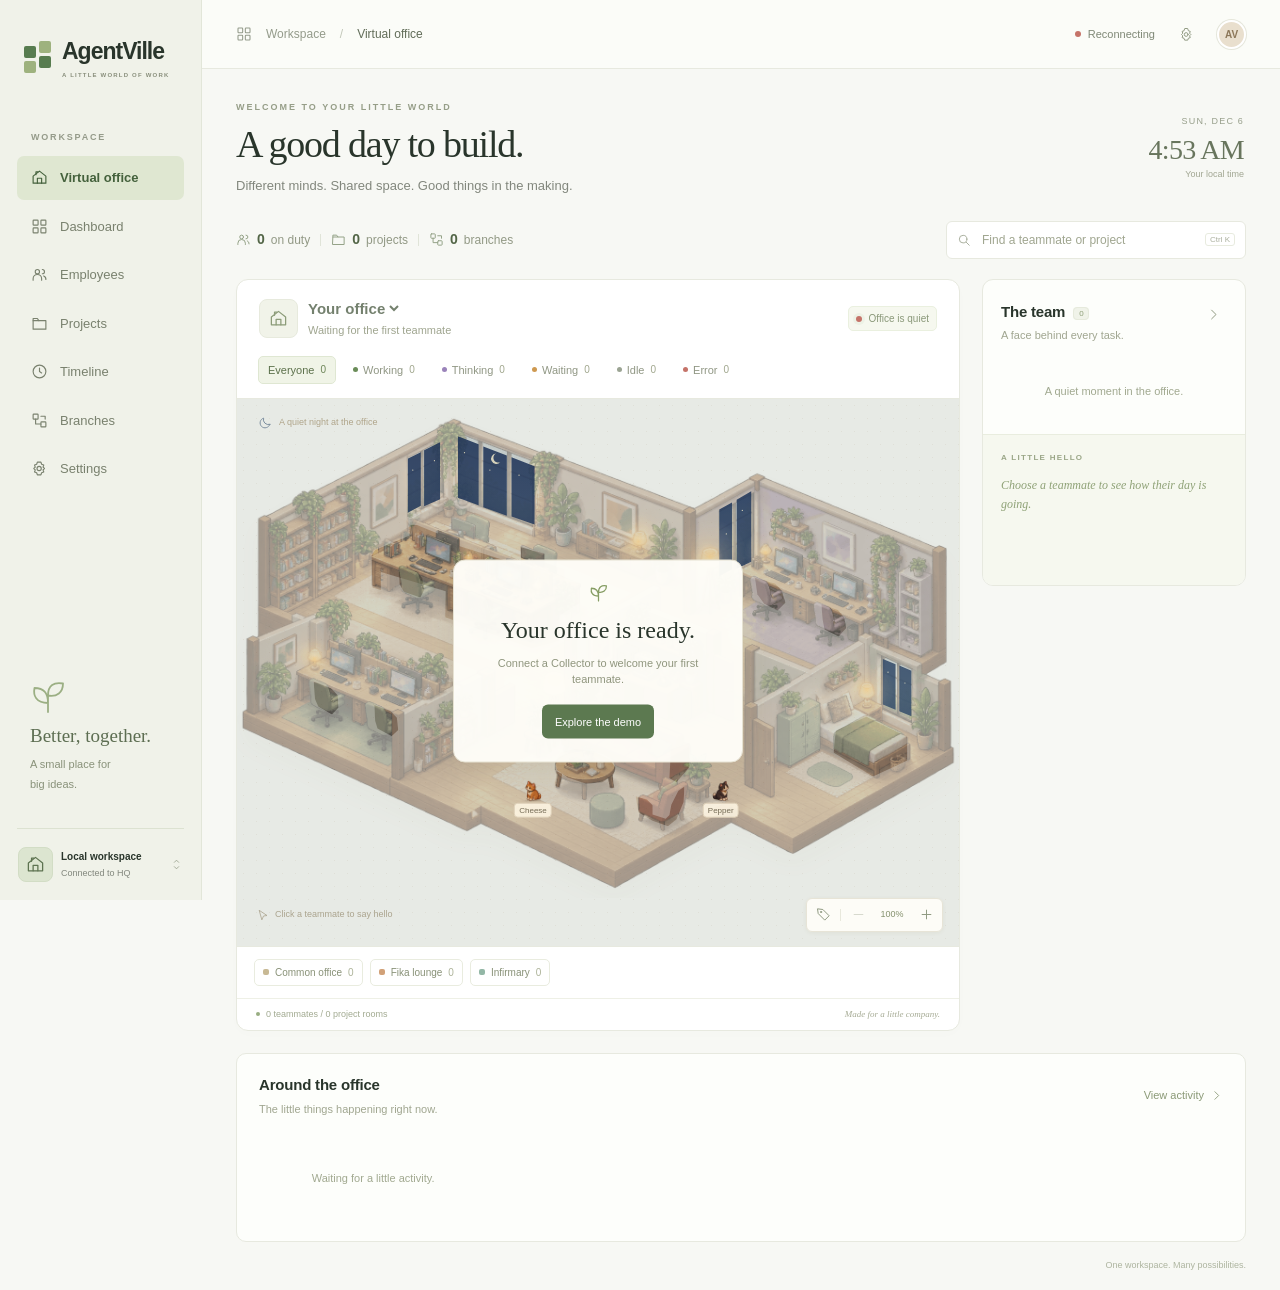
==== packages/agentville/hq/web/index.html @ 4bbe324d "Show Branch-local time and fill presentation gaps in the office - Day/night and the header clock fol" ====
<!doctype html>
<html lang="en">
<head>
  <meta charset="utf-8">
  <meta name="viewport" content="width=device-width, initial-scale=1">
  <meta name="theme-color" content="#f7f8f2">
  <meta name="description" content="A little world for your AI coworkers. See who's working, thinking, or waiting for you.">
  <title>AgentVille - Your virtual office</title>
  <link rel="stylesheet" href="app.css">
</head>
<body>
  <a class="skip-link" href="#main">Skip to workspace</a>
  <aside class="sidebar">
    <a class="brand" href="./" aria-label="AGENTVILLE home">
      <span class="brand-mark" aria-hidden="true"><i></i><i></i><i></i><i></i></span>
      <span>AgentVille<span class="brand-sub">A LITTLE WORLD OF WORK</span></span>
    </a>
    <div class="workspace-label">WORKSPACE</div>
    <nav id="navigation" aria-label="Main navigation"></nav>
    <div class="sidebar-bottom">
      <div class="sidebar-note"><span class="plant-icon" data-icon="sprout"></span><strong>Better, together.</strong><p>A small place for<br>big ideas.</p></div>
      <button class="workspace-card" id="mode-toggle" type="button"><span class="workspace-avatar" data-icon="house"></span><span><strong id="workspace-name">Local workspace</strong><small id="workspace-mode">Connected to HQ</small></span><span data-icon="chevrons"></span></button>
    </div>
  </aside>
  <div class="workspace">
    <header class="topbar">
      <div class="breadcrumb"><span data-icon="grid"></span><span>Workspace</span><span class="slash">/</span><strong id="breadcrumb-view">Virtual office</strong></div>
      <div class="topbar-right"><span class="connection" id="connection" role="status"><i class="status-dot"></i><span>Connecting</span></span><button id="settings-button" class="icon-button" type="button" aria-label="Display settings" data-icon="settings"></button><span class="owner-avatar" title="Local workspace">AV</span></div>
    </header>
    <main id="main">
      <section class="page-heading">
        <div><p class="eyebrow" id="page-eyebrow">WELCOME TO YOUR LITTLE WORLD</p><h1 id="page-title">A good day to build.</h1><p class="page-description" id="page-description">Different minds. Shared space. Good things in the making.</p></div>
        <div class="heading-clock"><span id="today"></span><strong id="local-time"></strong><small id="clock-label">Your local time</small></div>
      </section>
      <div class="workspace-toolbar">
        <div id="summary" class="summary" aria-label="Workspace summary"></div>
        <label class="search"><span data-icon="search"></span><input id="search" type="search" placeholder="Find a teammate or project" aria-label="Search employees and projects"><kbd>Ctrl K</kbd></label>
      </div>
      <div class="content-grid" id="office-view">
        <section class="office-card" aria-label="Virtual office">
          <div class="office-header"><div class="branch-heading"><span class="branch-icon" data-icon="house"></span><div><label class="sr-only" for="branch-select">Choose a branch</label><select id="branch-select"><option value="">Your office</option></select><div class="branch-subtitle" id="branch-subtitle">Waiting for a branch</div></div></div><span class="office-open" id="office-open"><i class="status-dot"></i>Office is open</span></div>
          <div class="filter-bar" id="filters" aria-label="Activity filters"></div>
          <div class="scene" id="scene">
            <div class="scene-corner"><span class="scene-sun" data-icon="sun"></span><span id="scene-weather">A little room to do great work</span></div>
            <div class="scene-viewport" id="scene-viewport"><div class="world" id="world"><img class="office-art" src="office.png" alt="A cozy isometric office with project studios, shared desks, a Fika lounge, and an infirmary" width="1536" height="1024" draggable="false"><div id="characters" class="characters"></div></div></div>
            <div class="scene-empty" id="scene-empty" hidden><span data-icon="sprout"></span><h2>Your office is ready.</h2><p>Connect a Collector to welcome your first teammate.</p><button class="primary-button" id="empty-demo" type="button">Explore the demo</button></div>
            <div class="scene-bottom"><span class="scene-hint"><span data-icon="pointer"></span>Click a teammate to say hello</span><div class="scene-controls"><button id="labels-toggle" class="icon-button" type="button" aria-label="Show all names" aria-pressed="false" data-icon="tag"></button><span class="control-divider"></span><button id="zoom-out" class="icon-button" type="button" aria-label="Zoom out" data-icon="minus"></button><button id="zoom-reset" class="zoom-value" type="button" aria-label="Reset zoom">100%</button><button id="zoom-in" class="icon-button" type="button" aria-label="Zoom in" data-icon="plus"></button></div></div>
          </div>
          <div class="room-bar"><div id="rooms" class="room-tabs" aria-label="Rooms"></div><div class="floor-controls" id="floor-controls" hidden><button id="previous-floor" class="icon-button" aria-label="Previous rooms" type="button" data-icon="left"></button><span id="floor-label"></span><button id="next-floor" class="icon-button" aria-label="Next rooms" type="button" data-icon="right"></button></div></div>
          <div class="office-footer"><span><i class="status-dot"></i><span id="office-footer-text">Waiting for the first connection</span></span><span id="demo-note" hidden>Synthetic demo data</span><span class="footer-signature">Made for a little company.</span></div>
        </section>
        <aside class="team-panel">
          <div class="panel-heading"><div><h2>The team <span id="team-count" class="count-badge">0</span></h2><p>A face behind every task.</p></div><button id="all-employees" class="icon-button" type="button" aria-label="View all employees" data-icon="right"></button></div>
          <div class="team-list" id="team-list"></div>
          <section class="employee-detail" id="employee-detail" aria-label="Selected employee"></section>
        </aside>
      </div>
      <section class="activity-card" id="activity-card"><div class="section-heading"><div><h2>Around the office</h2><p>The little things happening right now.</p></div><button class="text-button" id="all-activity" type="button">View activity <span data-icon="right"></span></button></div><div id="recent-activity" class="recent-activity"></div></section>
      <section id="data-view" hidden aria-live="polite"></section>
      <footer class="page-footer"><div id="branch-statuses"></div><span>One workspace. Many possibilities.</span></footer>
    </main>
  </div>
  <dialog id="settings-dialog"><form method="dialog"><div class="dialog-heading"><div><p class="eyebrow">MAKE YOURSELF AT HOME</p><h2>Display settings</h2></div><button class="icon-button" aria-label="Close settings" data-icon="close"></button></div><label class="setting-row"><span><strong>Show teammate names</strong><small>Keep name labels visible in the office.</small></span><input id="setting-labels" type="checkbox"></label><label class="setting-row"><span><strong>Reduce motion</strong><small>Keep the office calm and still.</small></span><input id="setting-motion" type="checkbox"></label><label class="setting-row"><span><strong>Window light</strong><small>Follow the Branch time zone or preview a time of day.</small></span><select id="setting-daylight" aria-label="Window light"><option value="auto">Auto (Branch time)</option><option value="morning">Morning</option><option value="day">Day</option><option value="evening">Evening</option><option value="night">Night</option></select></label><div class="setting-mode"><strong id="settings-mode">Live workspace</strong><p id="settings-mode-description">Employee states come from your local HQ.</p><button id="settings-mode-toggle" type="button" class="secondary-button">Explore demo</button></div><button class="primary-button dialog-done" value="done">Done</button></form></dialog>
  <script type="module" src="app.js"></script>
</body>
</html>
---- packages/agentville/hq/web/app.css ----
/* The office artwork is the primary workspace; state controls remain quiet. */
:root {
  color-scheme: light;
  --page: #f7f8f4; --paper: #fff; --sidebar: #f0f2e9; --ink: #29352b;
  --muted: #82877d; --line: #e7e9df; --green: #547350; --green-dark: #3e603c;
  --green-soft: #e9efdf; --working: #6a8c58; --thinking: #9a83ba; --waiting: #ce9951;
  --idle: #9ba493; --error: #c57369; --limited: #9f8d6e; --unknown: #7c8d99;
  --sans: "Inter", "Segoe UI", -apple-system, BlinkMacSystemFont, sans-serif;
  --serif: "Iowan Old Style", "Palatino Linotype", Georgia, serif;
}
* { box-sizing: border-box; }
body { margin: 0; background: var(--page); color: var(--ink); font: 13px/1.5 var(--sans); -webkit-font-smoothing: antialiased; }
button, input, select { font: inherit; }
button, select { cursor: pointer; }
button { color: inherit; border: 0; transition: background .15s, color .15s, box-shadow .15s; }
button:disabled { cursor: default; opacity: .35; }
button, a, input, select { -webkit-tap-highlight-color: transparent; }
button:focus-visible, a:focus-visible, input:focus-visible, select:focus-visible { outline: 2px solid var(--green); outline-offset: 4px; }
a { color: var(--green-dark); }
svg.icon { width: 19px; height: 19px; display: block; fill: none; stroke: currentColor; stroke-width: 1.6; stroke-linecap: round; stroke-linejoin: round; flex: none; }
[hidden] { display: none !important; }
.sr-only { position: absolute; width: 1px; height: 1px; padding: 0; margin: -1px; overflow: hidden; clip: rect(0,0,0,0); border: 0; }
.skip-link { position: fixed; top: -60px; left: 20px; z-index: 100; padding: 12px; background: white; }
.skip-link:focus { top: 10px; }
/* Persistent navigation */
.sidebar { width: 202px; position: fixed; inset: 0 auto 0 0; background: var(--sidebar); border-right: 1px solid #e2e6d9; padding: 34px 17px 18px; display: flex; flex-direction: column; z-index: 10; }
.brand { display: flex; align-items: center; gap: 10px; text-decoration: none; color: var(--ink); margin: 0 7px 51px; font-size: 23px; font-weight: 700; letter-spacing: -1px; }
.brand-sub { display: block; font-size: 7px; letter-spacing: 1.55px; font-weight: 600; margin-top: 2px; color: #888e7b; }
.brand-mark { width: 28px; height: 31px; position: relative; flex: none; }
.brand-mark i { position: absolute; width: 12px; height: 12px; background: #577c4f; border-radius: 2px; }
.brand-mark i:nth-child(1) { left: 0; top: 5px; }.brand-mark i:nth-child(2) { left: 15px; top: 0; background: #9eb27e; }.brand-mark i:nth-child(3) { left: 0; top: 20px; background: #9eb27e; }.brand-mark i:nth-child(4) { left: 15px; top: 15px; }
.workspace-label { font-size: 9px; letter-spacing: 1.8px; color: #959b8a; margin: 0 14px 12px; font-weight: 600; }
#navigation { display: flex; flex-direction: column; gap: 5px; }
.nav-button { width: 100%; display: flex; align-items: center; gap: 12px; text-align: left; border-radius: 7px; padding: 12px 14px; background: transparent; color: #79816e; font-size: 12px; }
.nav-button:hover { background: #e7ebdd; color: var(--ink); }.nav-button[aria-current="page"] { background: #dfe7d1; color: #44613c; font-weight: 650; }
.nav-button .icon { width: 17px; height: 17px; }.nav-count { margin-left: auto; font-size: 10px; background: #f4f6ee; padding: 0 6px; border-radius: 4px; }
.sidebar-bottom { margin-top: auto; padding-top: 35px; }.sidebar-note { margin: 0 13px 33px; color: #89927a; }.plant-icon { display: block; color: #9baf83; margin-bottom: 10px; }.plant-icon .icon { width: 36px; height: 36px; stroke-width: 1.2; }.sidebar-note strong { color: #5d6e52; font: 19px var(--serif); }.sidebar-note p { font-size: 11px; line-height: 1.8; margin: 8px 0 0; }
.workspace-card { display: flex; align-items: center; gap: 8px; border-top: 1px solid #dce2d1; width: 100%; padding: 18px 1px 0; background: transparent; text-align: left; }.workspace-avatar { background: #dce5d0; border: 1px solid #d2ddc5; color: #5d7350; padding: 7px; border-radius: 8px; }.workspace-card strong { display: block; font-size: 10px; }.workspace-card small { display: block; font-size: 9px; color: var(--muted); margin-top: 3px; }.workspace-card > span:last-child { margin-left: auto; color: #9ba38f; }.workspace-card > span:last-child .icon { width: 13px; }
/* Workspace chrome */
.workspace { margin-left: 202px; }.topbar { height: 69px; display: flex; align-items: center; justify-content: space-between; padding: 0 34px; border-bottom: 1px solid var(--line); background: #fbfcf8; }.breadcrumb, .topbar-right { display: flex; align-items: center; gap: 14px; }.breadcrumb { color: #949b8b; font-size: 11px; }.breadcrumb .icon { width: 16px; height: 16px; }.breadcrumb strong { color: #616c58; font-weight: 500; }.slash { color: #c1c6b8; }.topbar-right { gap: 17px; }.owner-avatar { font-size: 10px; font-weight: 600; width: 29px; height: 29px; border: 2px solid white; box-shadow: 0 0 0 1px #e5e6db; background: #e9dfce; color: #8c7759; border-radius: 50%; display: grid; place-items: center; }
.connection { display: flex; align-items: center; gap: 7px; font-size: 10px; color: #7f8876; }.status-dot { display: inline-block; width: 6px; height: 6px; border-radius: 50%; background: #9aa592; flex: none; }.connection.live .status-dot, .office-open .status-dot { background: #7b9a62; box-shadow: 0 0 0 3px #edf2e6; }.connection.demo .status-dot { background: #c6a269; }.connection.disconnected .status-dot, .unreachable .status-dot { background: var(--error); }
main { padding: 32px 34px 18px; max-width: 1840px; margin: auto; }.page-heading { display: flex; justify-content: space-between; align-items: center; margin-bottom: 25px; gap: 20px; }.eyebrow { font-size: 8px; font-weight: 600; letter-spacing: 2px; color: #969e88; margin: 0 0 8px; }h1 { font: 38px/1.15 var(--serif); letter-spacing: -1.2px; margin: 0; font-weight: 400; }.page-description { color: var(--muted); font-size: 11px; margin: 10px 0 0; }.heading-clock { display: flex; flex-direction: column; align-items: flex-end; padding-right: 2px; }.heading-clock > span { color: #979f8b; font-size: 9px; letter-spacing: 1.2px; }.heading-clock > strong { font: 28px var(--serif); letter-spacing: -.7px; margin: 5px 0 2px; color: #68755d; }.heading-clock small { color: #a1a692; font-size: 9px; }
.workspace-toolbar { display: flex; justify-content: space-between; align-items: center; gap: 15px; margin-bottom: 20px; }.summary { display: flex; gap: 21px; flex-wrap: wrap; }.summary-item { display: flex; align-items: center; gap: 6px; color: #929985; font-size: 10px; }.summary-item strong { color: #526546; font-weight: 600; font-size: 12px; }.summary-item .icon { width: 15px; height: 15px; color: #95a388; }.summary-item + .summary-item { position: relative; }.summary-item + .summary-item::before { content: ""; width: 1px; height: 12px; background: #e0e4d8; position: absolute; left: -11px; }
.search { display: flex; align-items: center; gap: 9px; padding: 8px 10px; background: #fff; border: 1px solid var(--line); border-radius: 6px; width: 275px; color: #a4ab98; }.search .icon { width: 14px; height: 14px; }.search input { min-width: 0; width: 100%; background: transparent; border: 0; outline: 0; color: #59664f; font-size: 10px; }.search input::placeholder { color: #a0a690; }.search:focus-within { border-color: #8da478; }.search kbd { font: 8px var(--sans); color: #aaaf9d; border: 1px solid #e8ebdf; padding: 1px 4px; border-radius: 3px; white-space: nowrap; }
/* Office floor */
.content-grid { display: grid; grid-template-columns: minmax(0,1fr) 264px; gap: 22px; align-items: start; }.office-card { border: 1px solid var(--line); border-radius: 12px; overflow: hidden; background: #fff; box-shadow: 0 3px 14px #30411b03; }.office-header { display: flex; justify-content: space-between; align-items: center; padding: 19px 22px 17px; gap: 12px; }.branch-heading { display: flex; align-items: center; gap: 10px; min-width: 0; }.branch-icon { background: #f1f3e9; border: 1px solid #e7eadd; color: #8c9c79; padding: 9px; border-radius: 8px; }.branch-heading select { font-weight: 600; font-size: 15px; color: #3a4c32; background: transparent; border: 0; margin-left: -4px; padding: 0; max-width: 240px; }.branch-subtitle { font-size: 9px; color: #9fa58f; margin-top: 3px; }.office-open { display: flex; gap: 7px; align-items: center; color: #8a9879; background: #f6f8ef; border: 1px solid #eaf0df; border-radius: 5px; padding: 4px 7px; font-size: 8px; white-space: nowrap; }
.filter-bar { display: flex; gap: 7px; border-bottom: 1px solid var(--line); padding: 0 21px 14px; overflow-x: auto; }.filter { display: flex; align-items: center; gap: 5px; padding: 5px 9px; border: 1px solid transparent; background: transparent; color: #909784; border-radius: 5px; font-size: 9px; white-space: nowrap; }.filter:hover { background: #f4f6ee; }.filter[aria-pressed="true"] { border-color: #dfe7d2; color: #5c714b; background: #f0f4e7; }.filter b { font-weight: 500; margin-left: 1px; color: #a1a78e; font-size: 8px; }.filter[aria-pressed="true"] b { color: #6e8659; }.filter .status-dot { width: 5px; height: 5px; }
.scene { position: relative; background-color: #f8f6ef; background-image: radial-gradient(#c5bda93b .65px, transparent .65px); background-size: 13px 13px; min-height: 340px; }.scene-corner { position: absolute; top: 16px; left: 21px; z-index: 2; display: flex; align-items: center; gap: 6px; color: #b0a58a; font-size: 8px; pointer-events: none; }.scene-sun .icon { width: 15px; height: 15px; color: #c6b17d; }
.scene-viewport { overflow: auto; scrollbar-width: thin; scrollbar-color: #d9d5c6 transparent; padding-top: 17px; }.world { position: relative; width: 100%; transition: width .2s ease; }.office-art { width: 100%; height: auto; display: block; filter: drop-shadow(0 12px 13px #86755015); user-select: none; }.characters { position: absolute; inset: 0; pointer-events: none; }.agent { position: absolute; width: 4.6%; aspect-ratio: 32/43; min-width: 0; padding: 0; background: transparent; transform: translate(-50%,-100%); pointer-events: auto; transition: left 1.4s ease, top 1.4s ease, opacity .2s; border-radius: 40%; }.agent.filtered { opacity: .16; pointer-events: none; }.agent .character { width: 100%; height: 100%; display: block; overflow: visible; image-rendering: pixelated; filter: drop-shadow(0 1px 0 #69554044); }.agent-name, .contractor-name { position: absolute; bottom: calc(100% + 6px); left: 50%; transform: translateX(-50%) translateY(4px); display: flex; align-items: center; gap: 4px; background: #fffef8f5; border: 1px solid #dedecb; box-shadow: 0 2px 5px #564b2610; color: #65704d; padding: 4px 7px; border-radius: 5px; white-space: nowrap; font-size: 9px; opacity: 0; visibility: hidden; transition: .16s ease; pointer-events: none; }.agent-name::after, .contractor-name::after { content: ""; position: absolute; bottom: -4px; left: calc(50% - 3px); width: 5px; height: 5px; background: #fffef8; border-right: 1px solid #dedecb; border-bottom: 1px solid #dedecb; transform: rotate(45deg); }.agent:hover .agent-name, .agent:focus-visible .agent-name, .agent.selected .agent-name, .show-labels .agent-name, .contractor:hover .contractor-name, .contractor:focus-visible .contractor-name { opacity: 1; visibility: visible; transform: translateX(-50%) translateY(0); }.agent.selected::after { content: ""; position: absolute; bottom: -3px; width: 82%; height: 16%; left: 9%; border: 1.5px solid #87a46b; border-radius: 50%; box-shadow: 0 0 0 3px #9bad7c24; z-index: -1; }.agent-signal { position: absolute; bottom: -5px; left: calc(50% - 3px); width: 6px; height: 6px; border: 1px solid white; border-radius: 50%; box-shadow: 0 1px 2px #0002; }.contractor { position: absolute; width: 2.9%; aspect-ratio: 32/43; padding: 0; background: transparent; transform: translate(-50%,-100%); pointer-events: auto; transition: left 2s ease, top 2s ease; }.contractor .character { display: block; width: 100%; height: 100%; overflow: visible; }.contractor.filtered { opacity: .16; pointer-events: none; }.contractor-name { z-index: 1; }
.contractor.unverified > .character { opacity: .55; }
.reset-time { font-size: 7px; color: var(--limited); border-left: 1px solid #e5e1d2; padding-left: 4px; }
.contractor small { font-size: 7px; position: absolute; right: -5px; bottom: 0; background: #f5e3a5; padding: 0 2px; border-radius: 2px; }.remote-badge { font-size: 7px; color: #937d58; border-left: 1px solid #e5e1d2; padding-left: 4px; }.room-overflow { position: absolute; z-index: 97; pointer-events: auto; border: 1px solid #d4dac4; border-radius: 50%; width: 26px; height: 26px; background: #fffaf0; font-size: 10px; color: #64764c; transform: translate(-50%,-50%); }
.scene-bottom { position: relative; display: flex; justify-content: space-between; align-items: center; padding: 0 16px 14px 20px; gap: 10px; }.scene-hint { display: flex; align-items: center; gap: 6px; color: #aba48e; font-size: 8px; }.scene-hint .icon { width: 12px; height: 12px; }.scene-controls { display: flex; align-items: center; gap: 3px; border: 1px solid #e7e4d7; background: #fffef9ed; border-radius: 6px; padding: 2px; box-shadow: 0 1px 4px #6a5c2210; }.icon-button { width: 28px; height: 28px; display: inline-grid; place-items: center; padding: 5px; background: transparent; border-radius: 5px; color: #919b83; flex: none; }.icon-button:hover, .icon-button[aria-pressed="true"] { background: #edf1e4; color: #547046; }.icon-button .icon { width: 15px; height: 15px; }.control-divider { width: 1px; height: 12px; background: #e8e8dc; }.zoom-value { background: transparent; font-size: 9px; min-width: 34px; color: #85916e; padding: 5px 0; font-variant-numeric: tabular-nums; }
.scene-empty { position: absolute; left: 50%; top: 48%; transform: translate(-50%,-50%); text-align: center; width: 290px; padding: 23px; background: #fffef9f5; border: 1px solid #e6e2d2; border-radius: 12px; box-shadow: 0 8px 35px #66633b17; }.scene-empty > span { display: inline-block; color: #869d64; }.scene-empty h2 { font: 24px var(--serif); margin: 8px 0; }.scene-empty p { color: #90967e; font-size: 11px; margin-bottom: 17px; }.scene.is-empty .office-art { opacity: .45; }
.room-bar { display: flex; align-items: center; padding: 12px 17px; gap: 10px; border-top: 1px solid var(--line); }.room-tabs { display: flex; flex-wrap: wrap; gap: 7px; flex: 1; }.room-tab { display: inline-flex; align-items: center; gap: 6px; font-size: 9px; color: #889177; background: transparent; border: 1px solid #e9ecdf; padding: 5px 8px; border-radius: 5px; }.room-tab[aria-pressed="true"] { color: #587044; background: #f1f5e8; border-color: #d8e2ca; }.room-tab b { font-weight: 400; color: #adb399; font-size: 8px; }.room-square { width: 6px; height: 6px; border-radius: 2px; background: var(--room-color); }.floor-controls { display: flex; align-items: center; color: #939d83; font-size: 9px; white-space: nowrap; }.office-footer { display: flex; justify-content: space-between; align-items: center; border-top: 1px solid #eef0e6; padding: 9px 19px; color: #a2aa91; font-size: 8px; gap: 10px; }.office-footer > span:first-child { display: flex; align-items: center; gap: 6px; }.office-footer .status-dot { width: 4px; height: 4px; background: #98ad81; }.footer-signature { font-family: var(--serif); font-style: italic; color: #a6ab95; }
/* Office cats share the floor's depth order and leave controls clickable. */
.office-cat { position: absolute; width: 4%; min-width: 20px; aspect-ratio: 44/34; transform: translate(-50%,-100%); pointer-events: none; }
.cat-art { width: 100%; height: 100%; display: block; overflow: visible; filter: drop-shadow(0 1px 0 #69554033); }
.cat-facing { transform-origin: 22px 17px; }
.office-cat[data-facing="left"] .cat-facing { transform: scaleX(-1); }
.cat-walking, .cat-sitting, .cat-grooming, .cat-sleeping, .cat-eyes-closed, .cat-groom-paw { display: none; }
.office-cat[data-state="walk"] .cat-walking,
.office-cat[data-state="sit"] .cat-sitting,
.office-cat[data-state="groom"] .cat-grooming,
.office-cat[data-state="groom"] .cat-groom-paw,
.office-cat[data-state="nap"] .cat-sleeping { display: inline; }
.cat-eyes-open { transform-origin: 31px 14px; animation: cat-blink var(--cat-blink,6s) infinite; }
.office-cat[data-state="nap"] .cat-eyes-open,
.office-cat[data-state="groom"] .cat-eyes-open { display: none; }
.office-cat[data-state="nap"] .cat-eyes-closed,
.office-cat[data-state="groom"] .cat-eyes-closed { display: inline; }
.cat-tail { transform-origin: 12px 24px; animation: cat-tail 2.6s ease-in-out infinite; }
.cat-leg { transform-origin: 20px 25px; animation: cat-step var(--cat-step,.45s) ease-in-out infinite; }
.cat-leg-back { animation-direction: reverse; }
.cat-leg-far { animation-delay: calc(var(--cat-step,.45s) * -.5); }
.cat-walking .cat-torso, .cat-walking .cat-head { animation: cat-bob var(--cat-step,.45s) ease-in-out infinite; }
.cat-groom-paw { transform-origin: 27px 26px; animation: cat-wash 1.2s ease-in-out infinite; }
.cat-sleep-breath { transform-origin: 22px 31px; animation: cat-breathe 3s ease-in-out infinite; }
.cat-sleep-symbol { animation: float 2.8s ease-in-out infinite; }
.office-cat.is-paused * { animation-play-state: paused !important; }
@keyframes cat-step { 0%,100% { transform: translateX(-1px) rotate(-7deg); } 50% { transform: translate(1px,-1px) rotate(7deg); } }
@keyframes cat-bob { 50% { transform: translateY(-.6px); } }
@keyframes cat-tail { 50% { transform: rotate(12deg); } }
@keyframes cat-blink { 0%,91%,97%,100% { transform: scaleY(1); } 94% { transform: scaleY(.1); } }
@keyframes cat-wash { 0%,100% { transform: rotate(0deg); } 45%,65% { transform: rotate(-14deg) translateY(-1px); } }
@keyframes cat-breathe { 50% { transform: scaleY(.94); } }
.cat-grooming .cat-torso { transform-origin: 22px 33px; animation: cat-breathe 1.2s ease-in-out infinite; }
.cat-name { position: absolute; top: calc(100% + 1px); left: 50%; transform: translateX(-50%); font-size: 8px; line-height: 1.2; color: #746b55; background: #fff7e5db; border: 1px solid #ded0b8; border-radius: 4px; padding: 2px 4px; white-space: nowrap; }
.world { isolation: isolate; }
.characters { z-index: auto; }
.furniture-front { position: absolute; inset: 0; width: 100%; height: 100%; pointer-events: none; }
.selection-outline { position: absolute; inset: 0; width: 100%; height: 100%; z-index: 96; pointer-events: none; opacity: .8; }
.outline-character * { animation: none !important; transition: none !important; }
.agent.seated { width: 5%; transform: translate(-50%,-64%); }
.agent.seated[data-seat-facing^="back"] { transform: translate(-50%,-78%); }
.agent[data-seat-facing="back-left"] > .character { transform: scaleX(-1); }
.agent.standing { transform: translate(-50%,-100%); }
.queue-status { position: absolute; top: calc(100% + 7px); left: 50%; transform: translateX(-50%); white-space: nowrap; color: #8d7953; background: #fff7e7; border-radius: 3px; padding: 2px 4px; font-size: 8px; visibility: hidden; }
.agent:hover .queue-status, .agent:focus-visible .queue-status, .agent.selected .queue-status { visibility: visible; }
.agent.reclining { width: 8%; aspect-ratio: 48/40; transform: translate(-50%,-50%); }
.agent.coffee-standing { transform: translate(-50%,-100%); transition-duration: 2s; }
.agent.coffee-standing[data-coffee-facing="left"] > .character { transform: scaleX(-1); }
/* Presentation-only state cues: completed checkmark, switched-off screen, and dimmed unknown activity. */
.done-check { position: absolute; top: -4px; right: -9px; z-index: 1; display: grid; place-items: center; width: 13px; height: 13px; border-radius: 50%; background: var(--working); color: #fffef8; box-shadow: 0 1px 2px #3f513533; animation: done-pop 4s ease forwards; pointer-events: none; }
.done-check .icon { width: 9px; height: 9px; stroke-width: 3; }
@keyframes done-pop { 0% { transform: scale(.4); opacity: 0; } 10%,80% { transform: scale(1); opacity: 1; } 100% { transform: translateY(-4px); opacity: 0; } }
.screen-off-glass { position: absolute; inset: 0; width: 100%; height: 100%; pointer-events: none; }
.screen-off-glass polygon { fill: #2a312e; opacity: .94; stroke: #1d2321; stroke-width: 1.2; }
.agent > .screen-off { position: absolute; left: -22%; top: 30%; width: 42%; height: auto; pointer-events: none; filter: drop-shadow(0 1px 0 #69554033); }
.agent.unknown > .character { opacity: .5; filter: brightness(var(--actor-brightness,1)) grayscale(.7) drop-shadow(0 1px 0 #69554033); }
.detail-contractors { margin-top: 14px; }
.detail-contractors .detail-eyebrow { margin-bottom: 7px; }
.detail-contractors ul { list-style: none; margin: 0; padding: 0; display: grid; gap: 6px; }
.detail-contractors li { display: flex; align-items: center; gap: 6px; font-size: 9px; color: #788e62; min-width: 0; }
.detail-contractors li .provider { margin-right: 0; min-width: 17px; text-align: center; }
.detail-contractors li small { margin-left: auto; color: #9aa789; font-size: 8px; overflow-wrap: anywhere; text-align: right; }
/* Unverified Employees keep their last observed place and pose, dimmed and marked. */
.agent.unverified > .character, .agent.unverified .agent-signal { opacity: .55; }
.agent.unverified::before { content: "?"; position: absolute; top: -3px; right: -3px; z-index: 1; width: 11px; height: 11px; border: 1px solid #d3d6c6; border-radius: 50%; background: #fffef8; color: var(--unknown); font: 600 8px/11px var(--sans); text-align: center; }
.state-label.unverified { opacity: .7; }.unverified-mark { font-weight: 700; }.unverified-count::after { content: "?"; }
.metric.unverified strong { opacity: .55; }.metric small { display: block; color: var(--unknown); font-size: 9px; }
.coffee-standing[data-coffee-phase^="walking"] .coffee-person { transform-origin: 16px 40px; animation: coffee-step .55s ease-in-out infinite; }
.brewing-steam { animation: float 2s ease-in-out infinite; }
.coffee-status { position: absolute; bottom: calc(100% + 3px); left: 50%; transform: translateX(-50%); white-space: nowrap; background: #fff7e7; color: #8d7953; border: 1px solid #e0d2b8; border-radius: 4px; font-size: 8px; padding: 2px 4px; }
@keyframes coffee-step { 0%,100% { transform: rotate(-1.5deg); } 50% { transform: translateY(-.6px) rotate(1.5deg); } }

.agent.seated .body { animation: none; }
.scene.is-empty .furniture-front { opacity: .45; }
/* Window light follows local time; lamps remain warm after sunset. */
.daylight-layer { position: absolute; inset: 0; width: 100%; height: 100%; z-index: 95; pointer-events: none; }
.window-tint { mix-blend-mode: multiply; opacity: var(--window-opacity,0); }
.sky-top { stop-color: var(--sky-top,#fff0c2); }.sky-bottom { stop-color: var(--sky-bottom,#ffd5a0); }
.night-sky { opacity: 0; }.lamp-glow { opacity: var(--lamp-glow,.05); mix-blend-mode: screen; }
.office-art { filter: brightness(var(--room-brightness,1)) saturate(var(--room-saturation,1)) drop-shadow(0 12px 13px #86755015); }
.furniture-front { filter: brightness(var(--room-brightness,1)) saturate(var(--room-saturation,1)); }
.agent > .character, .office-cat > .cat-art { filter: brightness(var(--actor-brightness,1)) drop-shadow(0 1px 0 #69554033); }
.scene[data-daylight="morning"] { --sky-top: #fff0b8; --sky-bottom: #ffc77b; --window-opacity: .25; --lamp-glow: .06; }
.scene[data-daylight="evening"] { --sky-top: #b887a9; --sky-bottom: #f7aa63; --window-opacity: .62; --room-brightness: .91; --actor-brightness: .94; --lamp-glow: .45; background-color: #f0ebe3; }
.scene[data-daylight="night"] { --sky-top: #172c52; --sky-bottom: #46627a; --window-opacity: .86; --room-brightness: .76; --room-saturation: .83; --actor-brightness: .86; --lamp-glow: .9; background-color: #e7eae5; }
.scene[data-daylight="night"] .night-sky { opacity: .85; }
.scene[data-daylight="night"] .scene-sun .icon { color: #7c8e9e; }
.setting-row select { max-width: 155px; border: 1px solid #dce3d1; border-radius: 5px; padding: 7px; color: #627256; background: #f8faf3; font-size: 11px; }
/* Team and current employee */
.team-panel { background: #fdfefb; border: 1px solid var(--line); border-radius: 11px; overflow: hidden; }.panel-heading { display: flex; align-items: start; justify-content: space-between; padding: 21px 18px 14px; }.panel-heading h2, .section-heading h2 { margin: 0; font-size: 13px; font-weight: 600; letter-spacing: -.2px; }.panel-heading p, .section-heading p { margin: 4px 0 0; color: #a0a690; font-size: 9px; }.count-badge { font-size: 8px; font-weight: 500; background: #f0f3e9; border: 1px solid #e6eadc; padding: 1px 5px; margin-left: 4px; border-radius: 4px; vertical-align: 1px; color: #8fa079; }.team-list { padding: 0 9px 10px; max-height: 377px; overflow-y: auto; scrollbar-width: thin; }.teammate { width: 100%; text-align: left; display: flex; align-items: center; gap: 10px; border-radius: 7px; padding: 10px 9px; background: transparent; }.teammate:hover { background: #f2f5eb; }.teammate[aria-pressed="true"] { background: #edf2e3; }.avatar { width: 33px; height: 35px; border: 1px solid #e5e4d5; border-radius: 7px; background: var(--avatar-color,#f2e8da); overflow: hidden; display: flex; justify-content: center; align-items: flex-end; flex: none; }.avatar .character { width: 29px; height: 39px; margin-bottom: -10px; }.teammate-main { min-width: 0; flex: 1; }.teammate-name { display: flex; align-items: center; gap: 5px; color: #627151; font-size: 10px; font-weight: 600; }.teammate-name > span:first-child { overflow: hidden; text-overflow: ellipsis; white-space: nowrap; }.provider { font-size: 6px; font-weight: 700; padding: 1px 3px; color: #aa8964; background: #f3eadd; border-radius: 3px; flex: none; letter-spacing: .2px; }.provider.codex { background: #e4eee4; color: #708e76; }.teammate-project { color: #a0a98d; font-size: 8px; white-space: nowrap; text-overflow: ellipsis; overflow: hidden; margin-top: 4px; }.teammate-state { display: flex; flex-direction: column; align-items: flex-end; gap: 5px; font-size: 8px; }.state-label { display: inline-flex; align-items: center; gap: 4px; color: var(--state-color,var(--idle)); white-space: nowrap; }.state-label .status-dot { width: 4px; height: 4px; background: currentColor; }.teammate-state time { color: #b0b6a1; font-size: 7px; }.empty-list { color: #a1a990; font-size: 11px; padding: 25px 12px; text-align: center; }
.employee-detail { border-top: 1px solid #e9eddf; background: #f6f8ef; padding: 17px 18px; min-height: 151px; }.detail-eyebrow { color: #9aa687; font-size: 7px; letter-spacing: 1.3px; font-weight: 600; margin: 0 0 12px; }.detail-top { display: flex; align-items: center; gap: 9px; }.detail-top strong { font-size: 12px; color: #5c704b; }.detail-top small { display: block; color: #9aa789; font-size: 8px; margin-top: 4px; }.detail-grid { display: grid; grid-template-columns: 1fr 1fr; margin: 13px 0 0; gap: 10px 14px; }.detail-grid dt { font-size: 7px; color: #a0ac90; margin-bottom: 3px; }.detail-grid dd { font-size: 9px; color: #788e62; margin: 0; overflow-wrap: anywhere; }.detail-note { font: italic 12px/1.6 var(--serif); color: #8fa277; margin: 11px 0 0; }
/* Activity and secondary views */
.activity-card { margin-top: 22px; padding: 20px 22px 18px; background: #fdfefb; border: 1px solid var(--line); border-radius: 10px; }.section-heading { display: flex; align-items: center; justify-content: space-between; gap: 15px; margin-bottom: 17px; }.text-button { display: inline-flex; align-items: center; gap: 6px; background: transparent; color: #8b9a77; font-size: 9px; padding: 5px 0; }.text-button .icon { width: 13px; height: 13px; }.text-button:hover { color: #45643b; }.recent-activity { display: grid; grid-template-columns: repeat(4,minmax(0,1fr)); gap: 17px; }.event { display: flex; align-items: flex-start; gap: 9px; min-width: 0; }.event-icon { border: 1px solid #e7eadc; background: #f3f6eb; color: #91a376; width: 29px; height: 29px; border-radius: 6px; display: grid; place-items: center; flex: none; }.event-icon .icon { width: 14px; height: 14px; }.event p { margin: 0; font-size: 9px; color: #a1a990; line-height: 1.6; }.event strong { color: #7d8d68; font-weight: 600; }.event small { display: block; color: #b1b8a2; font-size: 8px; margin-top: 3px; }.page-footer { display: flex; justify-content: space-between; align-items: center; gap: 12px; padding-top: 17px; color: #adb49f; font-size: 8px; }.page-footer > div { display: flex; flex-wrap: wrap; gap: 17px; }.branch-status { display: flex; align-items: center; gap: 5px; }.branch-status .status-dot { width: 4px; height: 4px; background: #93ab7c; }.branch-status.unreachable .status-dot { background: #c28b77; }.branch-status time { color: #b6bcac; margin-left: 2px; }
.primary-button, .secondary-button { padding: 9px 13px; border-radius: 6px; font-size: 11px; }.primary-button { background: #5c7950; color: #fff; }.primary-button:hover { background: #46643c; }.secondary-button { border: 1px solid #dce5ce; background: #f4f7ec; color: #688054; }.secondary-button:hover { background: #e8eedc; }
dialog { width: min(430px,calc(100% - 32px)); color: var(--ink); background: #fcfdf8; border: 1px solid #dfe5d3; border-radius: 14px; padding: 27px; box-shadow: 0 24px 80px #243b2633; }dialog::backdrop { background: #23352355; backdrop-filter: blur(4px); }.dialog-heading { display: flex; justify-content: space-between; align-items: center; }.dialog-heading h2 { font: 28px var(--serif); margin: 0; }.setting-row { display: flex; align-items: center; justify-content: space-between; gap: 15px; padding: 22px 0; border-bottom: 1px solid var(--line); }.setting-row strong { display: block; font-size: 12px; }.setting-row small { display: block; font-size: 10px; color: #929e83; margin-top: 5px; }.setting-row input { accent-color: var(--green); width: 17px; height: 17px; }.setting-mode { padding: 20px 0; }.setting-mode strong { font-size: 12px; }.setting-mode p { font-size: 11px; color: #929e83; }.dialog-done { width: 100%; }
.data-card { border: 1px solid var(--line); background: #fff; border-radius: 10px; padding: 23px; margin-bottom: 20px; }.data-card h2 { font: 23px var(--serif); margin: 0 0 15px; }.table-scroll { overflow-x: auto; }table { border-collapse: collapse; width: 100%; min-width: 760px; font-size: 11px; }th { text-align: left; padding: 11px 10px; color: #96a086; font-size: 9px; font-weight: 500; border-bottom: 1px solid var(--line); }td { padding: 14px 10px; border-bottom: 1px solid #f0f2e8; color: #6e7e5f; }td .provider { font-size: 8px; margin-right: 6px; }.data-grid { display: grid; grid-template-columns: repeat(auto-fit,minmax(230px,1fr)); gap: 17px; }.project-card, .branch-card { padding: 22px; border: 1px solid var(--line); border-radius: 10px; background: #fff; }.project-card h2, .branch-card h2 { font: 22px var(--serif); margin: 15px 0 8px; overflow-wrap: anywhere; }.project-card p, .branch-card p { color: #98a18c; font-size: 11px; }.project-card .icon, .branch-card .icon { color: #8b9f75; width: 25px; height: 25px; }.project-card .secondary-button, .branch-card .secondary-button { margin-top: 10px; }.timeline-list { display: grid; gap: 23px; }.timeline-list .event p { font-size: 12px; }.timeline-list .event small { font-size: 10px; }.dashboard-summary { display: grid; grid-template-columns: repeat(4,1fr); gap: 16px; margin-bottom: 20px; }.metric { padding: 20px; border: 1px solid var(--line); background: #fff; border-radius: 10px; }.metric strong { display: block; font: 34px var(--serif); margin-top: 9px; }.metric span { font-size: 10px; color: #8e9c7d; }
/* Small state-specific gestures preserve reduced-motion preferences. */
@keyframes type-left { 50% { transform: translateY(-1.4px); } }
@keyframes type-right { 50% { transform: translateY(1.4px); } }
@keyframes type-quick-left { 25% { transform: translate(1px,-1.8px); } 75% { transform: translate(-.6px,.6px); } }
@keyframes type-quick-right { 25% { transform: translate(.5px,.6px); } 75% { transform: translate(-1px,-1.8px); } }
@keyframes type-hunt { 0%,100% { transform: translate(0,0); } 20%,35% { transform: translate(-3px,-2px) rotate(-8deg); } 42% { transform: translate(-3px,.7px); } 58%,73% { transform: translate(1px,-1.8px); } 80% { transform: translate(1px,.6px); } }
@keyframes mouse-move { 0%,100% { transform: translate(0,0); } 25% { transform: translate(1.4px,-.8px); } 55% { transform: translate(-1.2px,.5px); } 80% { transform: translate(.5px,-.5px); } }
@keyframes mouse-click { 0%,25%,45%,65%,100% { transform: translateY(0); } 32%,53% { transform: translateY(.9px) scaleY(.85); } }
@keyframes mouse-scroll { 0%,45%,100% { transform: translateY(0); } 15%,65% { transform: translateY(-1px); } 30%,80% { transform: translateY(.6px); } }
@keyframes work-nod { 50% { transform: translateY(.6px) rotate(2deg); } }
@keyframes work-glance { 35%,65% { transform: rotate(3deg); } }
@keyframes screen-scroll { 0%,100% { transform: translateY(.4px); } 50% { transform: translateY(-.6px); } }
@keyframes wave { 0%,100% { transform: rotate(-18deg); } 50% { transform: rotate(22deg); } }
@keyframes ponder { 50% { transform: translateY(-1.5px) rotate(-3deg); } }
@keyframes breathe { 50% { transform: translateY(1px); } }
@keyframes float { 50% { transform: translateY(-3px); opacity: .6; } }
.waiting .hand-right { transform-origin: 24px 26px; animation: wave .65s ease-in-out infinite; }.thinking .head { transform-origin: 16px 22px; animation: ponder 3s ease-in-out infinite; }.idle .body, .completed .body { animation: breathe 3s ease-in-out infinite; }.state-symbol { animation: float 2.2s ease-in-out infinite; }.dozing .head { transform: rotate(8deg); transform-origin: 16px 23px; }.extra-coffee .hand-left { animation: ponder 3s ease-in-out infinite; }.lazy .body { transform: translateY(1px) rotate(3deg); transform-origin: 16px 30px; }
.screen-pointer { opacity: 0; }
.character[data-work-gesture] .pointer-hand { transition: transform .25s ease; }
.character[data-work-gesture] .hand-left,
.character[data-work-gesture] .hand-right,
.character[data-work-gesture] .desktop-mouse,
.character[data-work-gesture] .screen-pointer,
.character[data-work-gesture] .screen-lines {
  animation: none var(--work-tempo) ease-in-out var(--work-phase) infinite;
}
.character[data-work-gesture] .hand-left { transform-origin: 8.5px 39.5px; }
.character[data-work-gesture] .hand-right { transform-origin: 24px 39.5px; }
.character[data-work-gesture] .head { transform-origin: 16px 25px; animation: work-nod calc(var(--work-tempo) * 3) ease-in-out var(--work-phase) infinite; }
.character[data-work-gesture="type-steady"] .hand-left { animation-name: type-left; }
.character[data-work-gesture="type-steady"] .hand-right { animation-name: type-right; }
.character[data-work-gesture="type-quick"] .hand-left { animation-name: type-quick-left; }
.character[data-work-gesture="type-quick"] .hand-right { animation-name: type-quick-right; }
.character[data-work-gesture="type-hunt"] .hand-right { animation-name: type-hunt; }
.character[data-work-gesture^="mouse-"] .pointer-hand { transform: translate(7px,-.3px); }
.character[data-work-gesture^="mouse-"] .screen-pointer { opacity: 1; }
.character[data-work-gesture^="mouse-"] .head { animation-name: work-glance; }
.character[data-work-gesture="mouse-move"] .hand-right,
.character[data-work-gesture="mouse-move"] .desktop-mouse,
.character[data-work-gesture="mouse-move"] .screen-pointer { animation-name: mouse-move; }
.character[data-work-gesture="mouse-click"] .hand-right { animation-name: mouse-click; }
.character[data-work-gesture="mouse-scroll"] .hand-right { animation-name: mouse-scroll; }
.character[data-work-gesture="mouse-scroll"] .screen-lines { animation-name: screen-scroll; }
.character[data-pose="back"][data-work-gesture] .hand-left { transform-origin: 5px 12px; }
.character[data-pose="back"][data-work-gesture] .hand-right { transform-origin: 26px 12px; }
.character[data-pose="back"][data-work-gesture^="mouse-"] .pointer-hand { transform: translate(4px,-.3px); }
.character[data-pose="front"][data-work-gesture] .head { transform: translateY(1px); animation-name: work-glance; }
.character.textured-character .hand-left { transform-origin: var(--left-pivot); }
.character.textured-character .hand-right { transform-origin: var(--right-pivot); }
.character.textured-character[data-work-gesture] .hand-left { transform-origin: var(--left-pivot); }
.character.textured-character[data-work-gesture] .hand-right { transform-origin: var(--right-pivot); }
.character.textured-character[data-work-gesture^="mouse-"] .pointer-hand { transform: translate(var(--mouse-x,1.2px),var(--mouse-y,.3px)); }
.fika .held-item, .extra-coffee:not(.working):not(.phone) .held-item { transform-origin: var(--left-pivot); animation: sip 5s ease-in-out infinite; }
.held-item .hand-left { animation: none; }
.phone .held-item { transform: translateY(-2px); }
.sleeping-body { transform-origin: 20px 20px; animation: sleeping-breath 4s ease-in-out infinite; }
@keyframes sip { 0%,30%,90%,100% { transform: none; } 45%,70% { transform: translate(1px,-5px) rotate(-8deg); } }
@keyframes sleeping-breath { 50% { transform: scaleY(.985); } }
.reduce-motion *, .reduce-motion *::before, .reduce-motion *::after { animation: none !important; transition: none !important; }
@media (prefers-reduced-motion: reduce) { *, *::before, *::after { animation: none !important; transition: none !important; } }
/* Labels stay readable without competing with the office. */
#navigation { flex-shrink: 0; }
.brand-sub { font-size: 6px; letter-spacing: 1.2px; white-space: nowrap; }
.nav-button { font-size: 13px; }
.breadcrumb { font-size: 12px; }.connection { font-size: 11px; }
.page-description { font-size: 13px; }.eyebrow { font-size: 9px; }
.summary-item { font-size: 12px; }.summary-item strong { font-size: 14px; }
.search { width: 300px; }.search input { font-size: 12px; }
.branch-subtitle { font-size: 11px; }.office-open { font-size: 10px; }
.filter { font-size: 11px; }.filter b { font-size: 10px; }
.room-tab { font-size: 10px; }.room-tab b { font-size: 10px; }
.scene-hint, .scene-corner { font-size: 9px; }
.teammate-name { font-size: 12px; }.teammate-project, .teammate-state { font-size: 10px; }
.teammate-state time { font-size: 9px; }.provider { font-size: 7px; }
.detail-grid dt { font-size: 9px; }.detail-grid dd { font-size: 11px; }
.detail-top small { font-size: 10px; }.detail-eyebrow { font-size: 8px; }
.panel-heading p, .section-heading p { font-size: 11px; }
.panel-heading h2, .section-heading h2 { font-size: 15px; }
.event p { font-size: 11px; }.event small { font-size: 10px; }
.text-button { font-size: 11px; }.office-footer, .page-footer { font-size: 9px; }
@media (min-width: 1600px) { main { padding: 36px 44px 20px; }.content-grid { grid-template-columns: minmax(0,1fr) 290px; gap: 25px; }.page-heading { margin-bottom: 29px; }.team-list { max-height: 425px; }.teammate { padding-top: 12px; padding-bottom: 12px; }.team-panel { min-height: 610px; }.employee-detail { padding: 21px; } }
@media (max-width: 1200px) { .sidebar { width: 174px; padding-left: 12px; padding-right: 12px; }.workspace { margin-left: 174px; }.brand { font-size: 20px; margin-left: 3px; }.brand-sub { font-size: 6px; letter-spacing: 1.3px; }.content-grid { grid-template-columns: minmax(0,1fr) 228px; gap: 15px; }main { padding: 27px 23px 18px; }.topbar { padding: 0 23px; }.team-list { max-height: 300px; }.teammate { gap: 6px; padding: 9px 5px; }.teammate-state { font-size: 7px; }.office-header { padding: 15px; }.filter-bar { padding-left: 13px; gap: 2px; }.filter { padding-left: 6px; padding-right: 6px; }.recent-activity { grid-template-columns: repeat(2,minmax(0,1fr)); row-gap: 16px; }.scene { min-height: 280px; }.scene-hint { max-width: 130px; }.room-bar { padding: 10px; }.room-tab { padding: 4px 5px; font-size: 8px; }.summary { gap: 15px; }.summary-item + .summary-item::before { left: -8px; }.search { width: 235px; } }
@media (max-width: 980px) { .sidebar { width: 69px; padding: 26px 10px 16px; }.workspace { margin-left: 69px; }.brand { margin: 0 auto 35px; justify-content: center; }.brand > span:last-child, .workspace-label, .nav-button > span, .sidebar-note, .workspace-card > span:not(:first-child) { display: none; }.nav-button { justify-content: center; padding: 13px 10px; }.nav-button .icon { width: 20px; height: 20px; }.workspace-card { justify-content: center; }.content-grid { grid-template-columns: minmax(0,1fr) 230px; }h1 { font-size: 34px; }.office-open { font-size: 7px; }.summary-item { font-size: 9px; } }
@media (max-width: 760px) { .content-grid { grid-template-columns: 1fr; }.team-panel { display: grid; grid-template-columns: 1fr 1fr; }.panel-heading { grid-column: 1/-1; padding-bottom: 8px; }.team-list { max-height: 240px; }.employee-detail { border-top: 0; border-left: 1px solid var(--line); border-radius: 0 0 11px 0; }.scene { min-height: auto; }.office-header { padding: 17px 20px; }.filter-bar { padding-left: 17px; gap: 5px; }.page-heading { margin-bottom: 20px; }.heading-clock { display: none; }.search { width: 210px; }.search kbd { display: none; }.summary { gap: 13px; }.summary-item:nth-child(3) { display: none; }.summary-item + .summary-item::before { left: -7px; }.footer-signature { display: none; }.page-footer > span { display: none; }.dashboard-summary { grid-template-columns: 1fr 1fr; }.scene-hint { max-width: none; }.agent-name { font-size: 8px; } }
@media (max-width: 520px) { .sidebar { inset: auto 0 0; width: auto; height: 62px; padding: 5px 7px; background: #f0f2e9fa; backdrop-filter: blur(10px); border: 0; border-top: 1px solid #dce2d1; }.sidebar .brand,.sidebar-bottom { display: none; }#navigation { display: grid; grid-template-columns: repeat(7,1fr); gap: 2px; }.nav-button { padding: 14px 3px; border-radius: 6px; }.nav-button .icon { width: 18px; height: 18px; }.workspace { margin-left: 0; padding-bottom: 62px; }.topbar { height: 53px; padding: 0 17px; }.breadcrumb { gap: 9px; font-size: 9px; }.topbar-right { gap: 8px; }.connection { font-size: 8px; }.owner-avatar { display: none; }main { padding: 25px 13px 15px; }h1 { font-size: 34px; }.eyebrow { font-size: 7px; letter-spacing: 1.6px; }.page-description { font-size: 10px; }.workspace-toolbar { flex-direction: column; align-items: stretch; gap: 13px; margin-bottom: 15px; }.summary { gap: 20px; }.summary-item:nth-child(3) { display: flex; }.summary-item + .summary-item::before { left: -11px; }.search { width: 100%; padding: 10px; }.search input { font-size: 11px; }.office-header { padding: 14px; }.branch-heading select { max-width: 180px; font-size: 14px; }.office-open { font-size: 7px; padding: 4px 5px; }.filter-bar { padding: 0 10px 12px; gap: 2px; }.filter { font-size: 8px; padding: 5px 6px; }.scene-corner { top: 12px; left: 13px; font-size: 7px; }.scene-viewport { padding-top: 23px; }.scene-bottom { padding: 0 9px 10px; }.scene-hint { font-size: 7px; max-width: 140px; }.scene-controls { gap: 0; }.scene-controls .icon-button { width: 23px; height: 25px; }.zoom-value { min-width: 28px; font-size: 8px; }.agent { min-width: 0; }.agent-name { font-size: 7px; padding: 3px 4px; }.room-tabs { gap: 5px; }.room-tab { font-size: 7px; }.room-bar { align-items: flex-start; }.floor-controls { font-size: 7px; }.team-panel { grid-template-columns: 1fr; }.employee-detail { border-left: 0; border-top: 1px solid var(--line); }.team-list { display: grid; grid-template-columns: 1fr 1fr; max-height: 252px; padding: 0 8px 10px; }.teammate { gap: 6px; }.avatar { width: 28px; height: 32px; }.teammate-name { font-size: 9px; }.teammate-project { font-size: 7px; }.teammate-state { font-size: 6px; }.teammate-state time { display: none; }.provider { font-size: 5px; }.detail-grid { grid-template-columns: repeat(4,minmax(0,1fr)); }.recent-activity { gap: 15px 10px; }.event { gap: 7px; }.event p { font-size: 8px; }.event small { font-size: 7px; }.event-icon { width: 24px; height: 24px; }.activity-card { padding: 17px 14px; }.section-heading h2 { font-size: 12px; }.section-heading p { font-size: 8px; }.text-button { font-size: 8px; }.page-footer { font-size: 7px; }.data-card { padding: 16px; }.scene-empty { padding: 15px; width: 260px; }.scene-empty h2 { font-size: 21px; } }
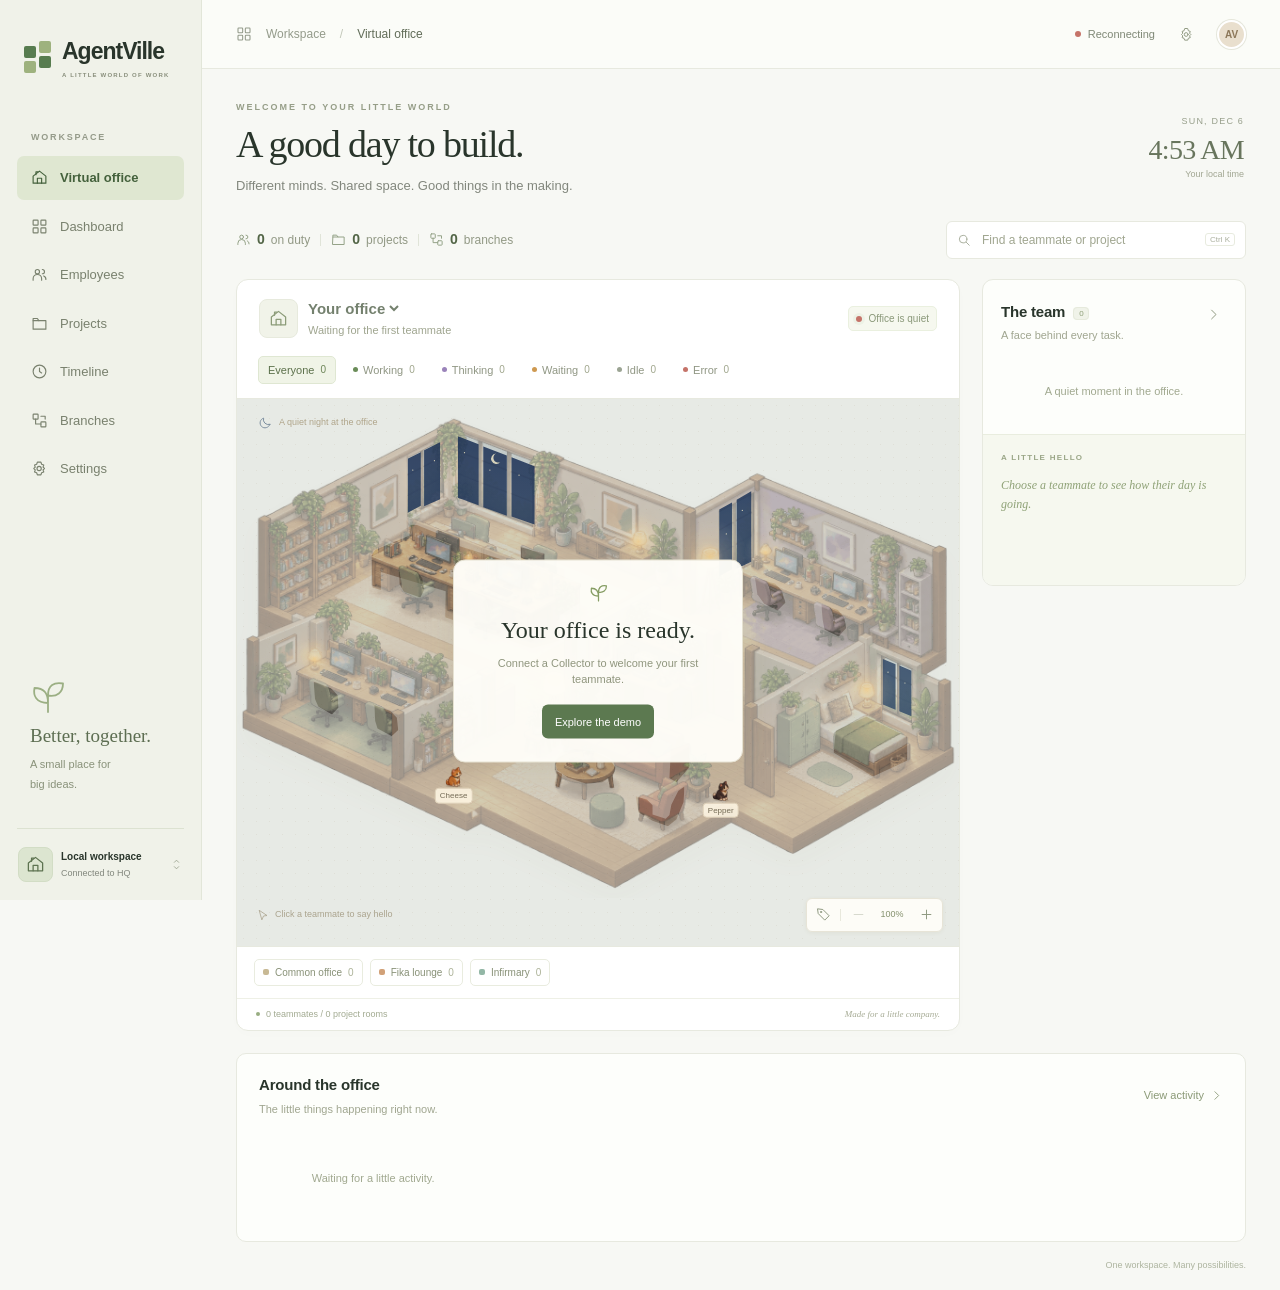
==== commit 07e2e882: "Add a favicon, outline only the character, and mark normal turn ends - favicon.svg from the UI's own" ====
--- a/packages/agentville/hq/web/index.html
+++ b/packages/agentville/hq/web/index.html
@@ -6,6 +6,7 @@
   <meta name="theme-color" content="#f7f8f2">
   <meta name="description" content="A little world for your AI coworkers. See who's working, thinking, or waiting for you.">
   <title>AgentVille - Your virtual office</title>
+  <link rel="icon" href="favicon.svg" type="image/svg+xml">
   <link rel="stylesheet" href="app.css">
 </head>
 <body>
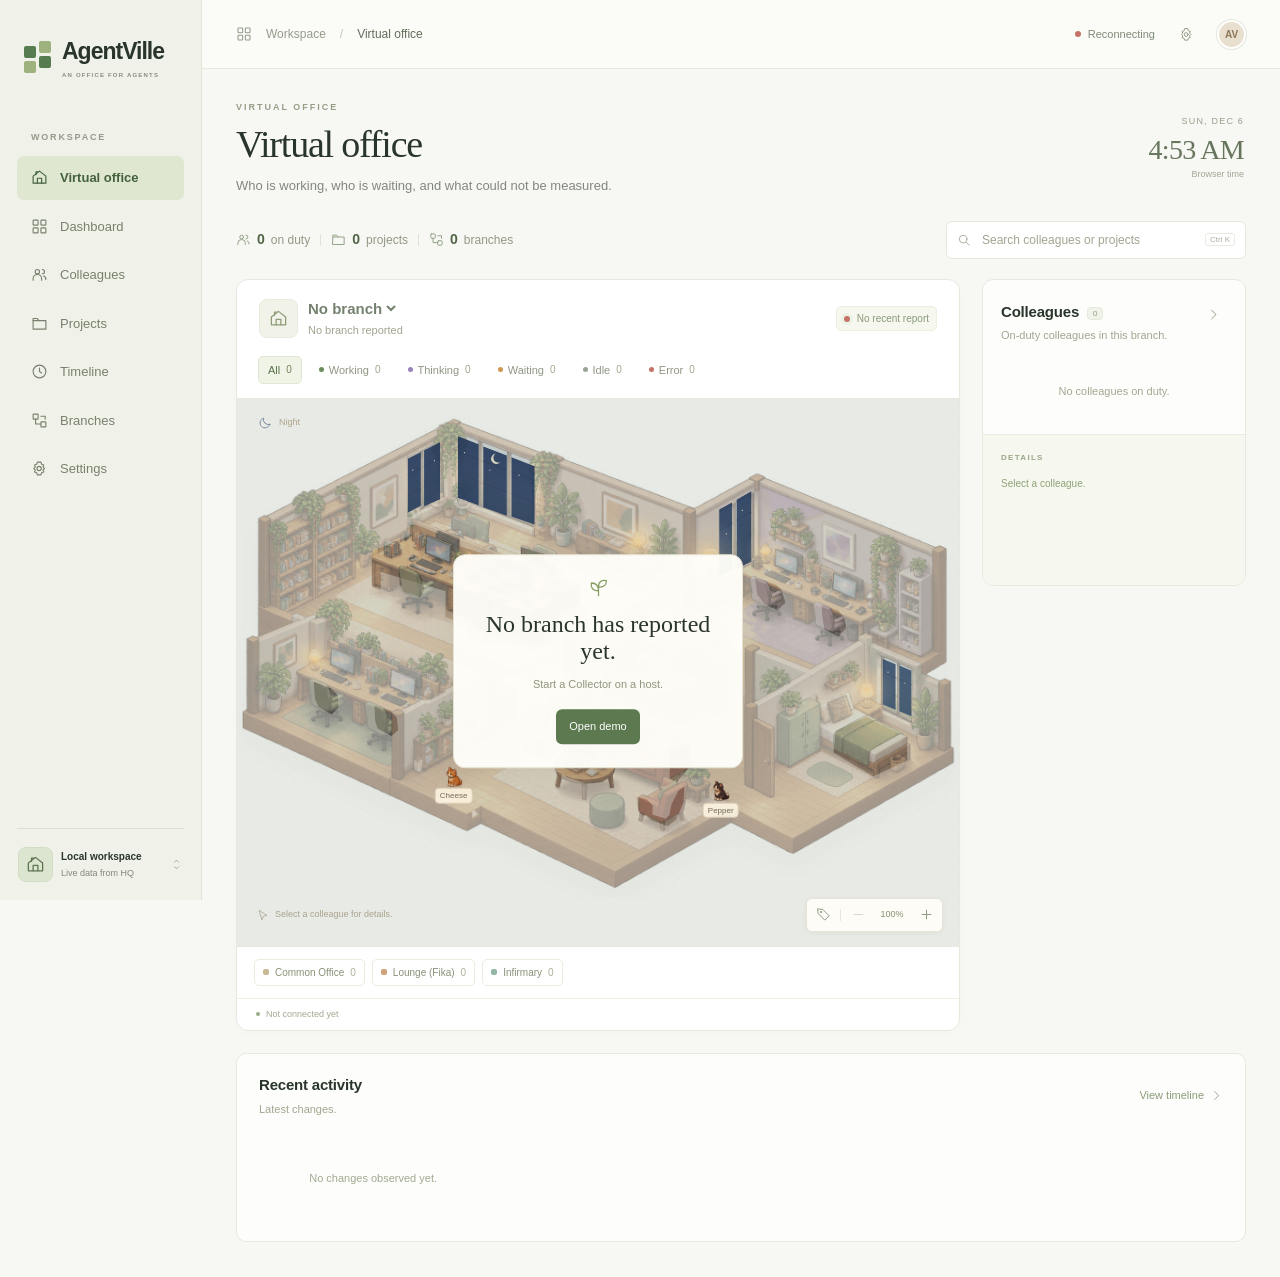
==== commit ca7f26cb: "Use plain interface copy and add an English/Korean language option - One EN/KO dictionary (i18n.js) " ====
--- a/packages/agentville/hq/web/index.html
+++ b/packages/agentville/hq/web/index.html
@@ -4,64 +4,63 @@
   <meta charset="utf-8">
   <meta name="viewport" content="width=device-width, initial-scale=1">
   <meta name="theme-color" content="#f7f8f2">
-  <meta name="description" content="A little world for your AI coworkers. See who's working, thinking, or waiting for you.">
-  <title>AgentVille - Your virtual office</title>
+  <meta name="description" content="Read-only view of AI coding agents across hosts: who is working, who is waiting, and what could not be measured.">
+  <title>AgentVille — Virtual office</title>
   <link rel="icon" href="favicon.svg" type="image/svg+xml">
   <link rel="stylesheet" href="app.css">
 </head>
 <body>
-  <a class="skip-link" href="#main">Skip to workspace</a>
+  <a class="skip-link" href="#main" data-i18n="skip">Skip to workspace</a>
   <aside class="sidebar">
-    <a class="brand" href="./" aria-label="AGENTVILLE home">
+    <a class="brand" href="./" aria-label="AgentVille home" data-i18n-attr="aria-label=brand.home">
       <span class="brand-mark" aria-hidden="true"><i></i><i></i><i></i><i></i></span>
-      <span>AgentVille<span class="brand-sub">A LITTLE WORLD OF WORK</span></span>
+      <span>AgentVille<span class="brand-sub" data-i18n="brand.tagline">AN OFFICE FOR AGENTS</span></span>
     </a>
-    <div class="workspace-label">WORKSPACE</div>
-    <nav id="navigation" aria-label="Main navigation"></nav>
+    <div class="workspace-label" data-i18n="workspace.upper">WORKSPACE</div>
+    <nav id="navigation" aria-label="Main navigation" data-i18n-attr="aria-label=nav.label"></nav>
     <div class="sidebar-bottom">
-      <div class="sidebar-note"><span class="plant-icon" data-icon="sprout"></span><strong>Better, together.</strong><p>A small place for<br>big ideas.</p></div>
-      <button class="workspace-card" id="mode-toggle" type="button"><span class="workspace-avatar" data-icon="house"></span><span><strong id="workspace-name">Local workspace</strong><small id="workspace-mode">Connected to HQ</small></span><span data-icon="chevrons"></span></button>
+      <button class="workspace-card" id="mode-toggle" type="button"><span class="workspace-avatar" data-icon="house"></span><span><strong id="workspace-name">Local workspace</strong><small id="workspace-mode">Live data from HQ</small></span><span data-icon="chevrons"></span></button>
     </div>
   </aside>
   <div class="workspace">
     <header class="topbar">
-      <div class="breadcrumb"><span data-icon="grid"></span><span>Workspace</span><span class="slash">/</span><strong id="breadcrumb-view">Virtual office</strong></div>
-      <div class="topbar-right"><span class="connection" id="connection" role="status"><i class="status-dot"></i><span>Connecting</span></span><button id="settings-button" class="icon-button" type="button" aria-label="Display settings" data-icon="settings"></button><span class="owner-avatar" title="Local workspace">AV</span></div>
+      <div class="breadcrumb"><span data-icon="grid"></span><span data-i18n="workspace">Workspace</span><span class="slash">/</span><strong id="breadcrumb-view">Virtual office</strong></div>
+      <div class="topbar-right"><span class="connection" id="connection" role="status"><i class="status-dot"></i><span>Connecting</span></span><button id="settings-button" class="icon-button" type="button" aria-label="Settings" data-i18n-attr="aria-label=settings.open" data-icon="settings"></button><span class="owner-avatar" id="owner-avatar" title="Local workspace">AV</span></div>
     </header>
     <main id="main">
       <section class="page-heading">
-        <div><p class="eyebrow" id="page-eyebrow">WELCOME TO YOUR LITTLE WORLD</p><h1 id="page-title">A good day to build.</h1><p class="page-description" id="page-description">Different minds. Shared space. Good things in the making.</p></div>
-        <div class="heading-clock"><span id="today"></span><strong id="local-time"></strong><small id="clock-label">Your local time</small></div>
+        <div><p class="eyebrow" id="page-eyebrow">VIRTUAL OFFICE</p><h1 id="page-title">Virtual office</h1><p class="page-description" id="page-description">Who is working, who is waiting, and what could not be measured.</p></div>
+        <div class="heading-clock"><span id="today"></span><strong id="local-time"></strong><small id="clock-label">Browser time</small></div>
       </section>
       <div class="workspace-toolbar">
-        <div id="summary" class="summary" aria-label="Workspace summary"></div>
-        <label class="search"><span data-icon="search"></span><input id="search" type="search" placeholder="Find a teammate or project" aria-label="Search employees and projects"><kbd>Ctrl K</kbd></label>
+        <div id="summary" class="summary" aria-label="Workspace summary" data-i18n-attr="aria-label=summary.label"></div>
+        <label class="search"><span data-icon="search"></span><input id="search" type="search" placeholder="Search colleagues or projects" aria-label="Search colleagues and projects" data-i18n-attr="placeholder=search.placeholder,aria-label=search.label"><kbd>Ctrl K</kbd></label>
       </div>
       <div class="content-grid" id="office-view">
-        <section class="office-card" aria-label="Virtual office">
-          <div class="office-header"><div class="branch-heading"><span class="branch-icon" data-icon="house"></span><div><label class="sr-only" for="branch-select">Choose a branch</label><select id="branch-select"><option value="">Your office</option></select><div class="branch-subtitle" id="branch-subtitle">Waiting for a branch</div></div></div><span class="office-open" id="office-open"><i class="status-dot"></i>Office is open</span></div>
-          <div class="filter-bar" id="filters" aria-label="Activity filters"></div>
+        <section class="office-card" aria-label="Virtual office" data-i18n-attr="aria-label=office.label">
+          <div class="office-header"><div class="branch-heading"><span class="branch-icon" data-icon="house"></span><div><label class="sr-only" for="branch-select" data-i18n="branch.choose">Choose a branch</label><select id="branch-select"><option value="">No branch</option></select><div class="branch-subtitle" id="branch-subtitle">No branch reported</div></div></div><span class="office-open" id="office-open"><i class="status-dot"></i>No recent report</span></div>
+          <div class="filter-bar" id="filters" aria-label="Activity filters" data-i18n-attr="aria-label=filters.label"></div>
           <div class="scene" id="scene">
-            <div class="scene-corner"><span class="scene-sun" data-icon="sun"></span><span id="scene-weather">A little room to do great work</span></div>
-            <div class="scene-viewport" id="scene-viewport"><div class="world" id="world"><img class="office-art" src="office.png" alt="A cozy isometric office with project studios, shared desks, a Fika lounge, and an infirmary" width="1536" height="1024" draggable="false"><div id="characters" class="characters"></div></div></div>
-            <div class="scene-empty" id="scene-empty" hidden><span data-icon="sprout"></span><h2>Your office is ready.</h2><p>Connect a Collector to welcome your first teammate.</p><button class="primary-button" id="empty-demo" type="button">Explore the demo</button></div>
-            <div class="scene-bottom"><span class="scene-hint"><span data-icon="pointer"></span>Click a teammate to say hello</span><div class="scene-controls"><button id="labels-toggle" class="icon-button" type="button" aria-label="Show all names" aria-pressed="false" data-icon="tag"></button><span class="control-divider"></span><button id="zoom-out" class="icon-button" type="button" aria-label="Zoom out" data-icon="minus"></button><button id="zoom-reset" class="zoom-value" type="button" aria-label="Reset zoom">100%</button><button id="zoom-in" class="icon-button" type="button" aria-label="Zoom in" data-icon="plus"></button></div></div>
+            <div class="scene-corner"><span class="scene-sun" data-icon="sun"></span><span id="scene-weather">Day</span></div>
+            <div class="scene-viewport" id="scene-viewport"><div class="world" id="world"><img class="office-art" src="office.png" alt="Isometric office with project rooms, a common office, a Fika lounge, and an infirmary" data-i18n-attr="alt=art.alt" width="1536" height="1024" draggable="false"><div id="characters" class="characters"></div></div></div>
+            <div class="scene-empty" id="scene-empty" hidden><span data-icon="sprout"></span><h2 id="empty-title">No branch has reported yet.</h2><p id="empty-text">Start a Collector on a host.</p><button class="primary-button" id="empty-demo" type="button" data-i18n="empty.demo">Open demo</button></div>
+            <div class="scene-bottom"><span class="scene-hint"><span data-icon="pointer"></span><span data-i18n="scene.hint">Select a colleague for details.</span></span><div class="scene-controls"><button id="labels-toggle" class="icon-button" type="button" aria-label="Show all names" aria-pressed="false" data-icon="tag"></button><span class="control-divider"></span><button id="zoom-out" class="icon-button" type="button" aria-label="Zoom out" data-i18n-attr="aria-label=zoom.out" data-icon="minus"></button><button id="zoom-reset" class="zoom-value" type="button" aria-label="Reset zoom" data-i18n-attr="aria-label=zoom.reset">100%</button><button id="zoom-in" class="icon-button" type="button" aria-label="Zoom in" data-i18n-attr="aria-label=zoom.in" data-icon="plus"></button></div></div>
           </div>
-          <div class="room-bar"><div id="rooms" class="room-tabs" aria-label="Rooms"></div><div class="floor-controls" id="floor-controls" hidden><button id="previous-floor" class="icon-button" aria-label="Previous rooms" type="button" data-icon="left"></button><span id="floor-label"></span><button id="next-floor" class="icon-button" aria-label="Next rooms" type="button" data-icon="right"></button></div></div>
-          <div class="office-footer"><span><i class="status-dot"></i><span id="office-footer-text">Waiting for the first connection</span></span><span id="demo-note" hidden>Synthetic demo data</span><span class="footer-signature">Made for a little company.</span></div>
+          <div class="room-bar"><div id="rooms" class="room-tabs" aria-label="Rooms" data-i18n-attr="aria-label=rooms.label"></div><div class="floor-controls" id="floor-controls" hidden><button id="previous-floor" class="icon-button" aria-label="Previous rooms" data-i18n-attr="aria-label=rooms.previous" type="button" data-icon="left"></button><span id="floor-label"></span><button id="next-floor" class="icon-button" aria-label="Next rooms" data-i18n-attr="aria-label=rooms.next" type="button" data-icon="right"></button></div></div>
+          <div class="office-footer"><span><i class="status-dot"></i><span id="office-footer-text">Not connected yet</span></span><span id="demo-note" hidden data-i18n="footer.demo">Synthetic demo data</span></div>
         </section>
         <aside class="team-panel">
-          <div class="panel-heading"><div><h2>The team <span id="team-count" class="count-badge">0</span></h2><p>A face behind every task.</p></div><button id="all-employees" class="icon-button" type="button" aria-label="View all employees" data-icon="right"></button></div>
+          <div class="panel-heading"><div><h2><span data-i18n="team.title">Colleagues</span> <span id="team-count" class="count-badge">0</span></h2><p data-i18n="team.description">On-duty colleagues in this branch.</p></div><button id="all-employees" class="icon-button" type="button" aria-label="View all colleagues" data-i18n-attr="aria-label=team.viewAll" data-icon="right"></button></div>
           <div class="team-list" id="team-list"></div>
-          <section class="employee-detail" id="employee-detail" aria-label="Selected employee"></section>
+          <section class="employee-detail" id="employee-detail" aria-label="Selected colleague" data-i18n-attr="aria-label=team.selected"></section>
         </aside>
       </div>
-      <section class="activity-card" id="activity-card"><div class="section-heading"><div><h2>Around the office</h2><p>The little things happening right now.</p></div><button class="text-button" id="all-activity" type="button">View activity <span data-icon="right"></span></button></div><div id="recent-activity" class="recent-activity"></div></section>
+      <section class="activity-card" id="activity-card"><div class="section-heading"><div><h2 data-i18n="activity.title">Recent activity</h2><p data-i18n="activity.description">Latest changes.</p></div><button class="text-button" id="all-activity" type="button"><span data-i18n="activity.viewAll">View timeline</span> <span data-icon="right"></span></button></div><div id="recent-activity" class="recent-activity"></div></section>
       <section id="data-view" hidden aria-live="polite"></section>
-      <footer class="page-footer"><div id="branch-statuses"></div><span>One workspace. Many possibilities.</span></footer>
+      <footer class="page-footer"><div id="branch-statuses"></div></footer>
     </main>
   </div>
-  <dialog id="settings-dialog"><form method="dialog"><div class="dialog-heading"><div><p class="eyebrow">MAKE YOURSELF AT HOME</p><h2>Display settings</h2></div><button class="icon-button" aria-label="Close settings" data-icon="close"></button></div><label class="setting-row"><span><strong>Show teammate names</strong><small>Keep name labels visible in the office.</small></span><input id="setting-labels" type="checkbox"></label><label class="setting-row"><span><strong>Reduce motion</strong><small>Keep the office calm and still.</small></span><input id="setting-motion" type="checkbox"></label><label class="setting-row"><span><strong>Window light</strong><small>Follow the Branch time zone or preview a time of day.</small></span><select id="setting-daylight" aria-label="Window light"><option value="auto">Auto (Branch time)</option><option value="morning">Morning</option><option value="day">Day</option><option value="evening">Evening</option><option value="night">Night</option></select></label><div class="setting-mode"><strong id="settings-mode">Live workspace</strong><p id="settings-mode-description">Employee states come from your local HQ.</p><button id="settings-mode-toggle" type="button" class="secondary-button">Explore demo</button></div><button class="primary-button dialog-done" value="done">Done</button></form></dialog>
+  <dialog id="settings-dialog"><form method="dialog"><div class="dialog-heading"><div><p class="eyebrow" data-i18n="settings.eyebrow">SETTINGS</p><h2 data-i18n="settings.title">Display settings</h2></div><button class="icon-button" aria-label="Close settings" data-i18n-attr="aria-label=settings.close" data-icon="close"></button></div><label class="setting-row"><span><strong data-i18n="settings.language">Language</strong><small data-i18n="settings.languageHelp">Interface language. Names reported by a Branch are not translated.</small></span><select id="setting-language" aria-label="Language" data-i18n-attr="aria-label=settings.language"><option value="en" lang="en">English</option><option value="ko" lang="ko">한국어</option></select></label><label class="setting-row"><span><strong data-i18n="settings.labels">Show colleague names</strong><small data-i18n="settings.labelsHelp">Keep name labels visible in the office.</small></span><input id="setting-labels" type="checkbox"></label><label class="setting-row"><span><strong data-i18n="settings.motion">Reduce motion</strong><small data-i18n="settings.motionHelp">Stop animations.</small></span><input id="setting-motion" type="checkbox"></label><label class="setting-row"><span><strong data-i18n="settings.light">Window light</strong><small data-i18n="settings.lightHelp">Follows the Branch time zone, or a fixed time of day.</small></span><select id="setting-daylight" aria-label="Window light" data-i18n-attr="aria-label=settings.light"><option value="auto" data-i18n="settings.lightAuto">Auto (Branch time)</option><option value="morning" data-i18n="daylight.morning">Morning</option><option value="day" data-i18n="daylight.day">Day</option><option value="evening" data-i18n="daylight.evening">Evening</option><option value="night" data-i18n="daylight.night">Night</option></select></label><div class="setting-mode"><strong id="settings-mode">Live data</strong><p id="settings-mode-description">Colleague states come from HQ.</p><button id="settings-mode-toggle" type="button" class="secondary-button">Open demo</button></div><button class="primary-button dialog-done" value="done" data-i18n="settings.done">Close</button></form></dialog>
   <script type="module" src="app.js"></script>
 </body>
 </html>
--- a/packages/agentville/hq/web/app.css
+++ b/packages/agentville/hq/web/app.css
@@ -5,7 +5,7 @@
   --muted: #82877d; --line: #e7e9df; --green: #547350; --green-dark: #3e603c;
   --green-soft: #e9efdf; --working: #6a8c58; --thinking: #9a83ba; --waiting: #ce9951;
   --idle: #9ba493; --error: #c57369; --limited: #9f8d6e; --unknown: #7c8d99;
-  --sans: "Inter", "Segoe UI", -apple-system, BlinkMacSystemFont, sans-serif;
+  --sans: "Inter", "Segoe UI", -apple-system, BlinkMacSystemFont, "Apple SD Gothic Neo", "Malgun Gothic", "Noto Sans KR", "Noto Sans CJK KR", sans-serif;
   --serif: "Iowan Old Style", "Palatino Linotype", Georgia, serif;
 }
 * { box-sizing: border-box; }
@@ -34,7 +34,7 @@
 .nav-button { width: 100%; display: flex; align-items: center; gap: 12px; text-align: left; border-radius: 7px; padding: 12px 14px; background: transparent; color: #79816e; font-size: 12px; }
 .nav-button:hover { background: #e7ebdd; color: var(--ink); }.nav-button[aria-current="page"] { background: #dfe7d1; color: #44613c; font-weight: 650; }
 .nav-button .icon { width: 17px; height: 17px; }.nav-count { margin-left: auto; font-size: 10px; background: #f4f6ee; padding: 0 6px; border-radius: 4px; }
-.sidebar-bottom { margin-top: auto; padding-top: 35px; }.sidebar-note { margin: 0 13px 33px; color: #89927a; }.plant-icon { display: block; color: #9baf83; margin-bottom: 10px; }.plant-icon .icon { width: 36px; height: 36px; stroke-width: 1.2; }.sidebar-note strong { color: #5d6e52; font: 19px var(--serif); }.sidebar-note p { font-size: 11px; line-height: 1.8; margin: 8px 0 0; }
+.sidebar-bottom { margin-top: auto; padding-top: 35px; }
 .workspace-card { display: flex; align-items: center; gap: 8px; border-top: 1px solid #dce2d1; width: 100%; padding: 18px 1px 0; background: transparent; text-align: left; }.workspace-avatar { background: #dce5d0; border: 1px solid #d2ddc5; color: #5d7350; padding: 7px; border-radius: 8px; }.workspace-card strong { display: block; font-size: 10px; }.workspace-card small { display: block; font-size: 9px; color: var(--muted); margin-top: 3px; }.workspace-card > span:last-child { margin-left: auto; color: #9ba38f; }.workspace-card > span:last-child .icon { width: 13px; }
 /* Workspace chrome */
 .workspace { margin-left: 202px; }.topbar { height: 69px; display: flex; align-items: center; justify-content: space-between; padding: 0 34px; border-bottom: 1px solid var(--line); background: #fbfcf8; }.breadcrumb, .topbar-right { display: flex; align-items: center; gap: 14px; }.breadcrumb { color: #949b8b; font-size: 11px; }.breadcrumb .icon { width: 16px; height: 16px; }.breadcrumb strong { color: #616c58; font-weight: 500; }.slash { color: #c1c6b8; }.topbar-right { gap: 17px; }.owner-avatar { font-size: 10px; font-weight: 600; width: 29px; height: 29px; border: 2px solid white; box-shadow: 0 0 0 1px #e5e6db; background: #e9dfce; color: #8c7759; border-radius: 50%; display: grid; place-items: center; }
@@ -52,7 +52,7 @@
 .contractor small { font-size: 7px; position: absolute; right: -5px; bottom: 0; background: #f5e3a5; padding: 0 2px; border-radius: 2px; }.remote-badge { font-size: 7px; color: #937d58; border-left: 1px solid #e5e1d2; padding-left: 4px; }.room-overflow { position: absolute; z-index: 97; pointer-events: auto; border: 1px solid #d4dac4; border-radius: 50%; width: 26px; height: 26px; background: #fffaf0; font-size: 10px; color: #64764c; transform: translate(-50%,-50%); }
 .scene-bottom { position: relative; display: flex; justify-content: space-between; align-items: center; padding: 0 16px 14px 20px; gap: 10px; }.scene-hint { display: flex; align-items: center; gap: 6px; color: #aba48e; font-size: 8px; }.scene-hint .icon { width: 12px; height: 12px; }.scene-controls { display: flex; align-items: center; gap: 3px; border: 1px solid #e7e4d7; background: #fffef9ed; border-radius: 6px; padding: 2px; box-shadow: 0 1px 4px #6a5c2210; }.icon-button { width: 28px; height: 28px; display: inline-grid; place-items: center; padding: 5px; background: transparent; border-radius: 5px; color: #919b83; flex: none; }.icon-button:hover, .icon-button[aria-pressed="true"] { background: #edf1e4; color: #547046; }.icon-button .icon { width: 15px; height: 15px; }.control-divider { width: 1px; height: 12px; background: #e8e8dc; }.zoom-value { background: transparent; font-size: 9px; min-width: 34px; color: #85916e; padding: 5px 0; font-variant-numeric: tabular-nums; }
 .scene-empty { position: absolute; left: 50%; top: 48%; transform: translate(-50%,-50%); text-align: center; width: 290px; padding: 23px; background: #fffef9f5; border: 1px solid #e6e2d2; border-radius: 12px; box-shadow: 0 8px 35px #66633b17; }.scene-empty > span { display: inline-block; color: #869d64; }.scene-empty h2 { font: 24px var(--serif); margin: 8px 0; }.scene-empty p { color: #90967e; font-size: 11px; margin-bottom: 17px; }.scene.is-empty .office-art { opacity: .45; }
-.room-bar { display: flex; align-items: center; padding: 12px 17px; gap: 10px; border-top: 1px solid var(--line); }.room-tabs { display: flex; flex-wrap: wrap; gap: 7px; flex: 1; }.room-tab { display: inline-flex; align-items: center; gap: 6px; font-size: 9px; color: #889177; background: transparent; border: 1px solid #e9ecdf; padding: 5px 8px; border-radius: 5px; }.room-tab[aria-pressed="true"] { color: #587044; background: #f1f5e8; border-color: #d8e2ca; }.room-tab b { font-weight: 400; color: #adb399; font-size: 8px; }.room-square { width: 6px; height: 6px; border-radius: 2px; background: var(--room-color); }.floor-controls { display: flex; align-items: center; color: #939d83; font-size: 9px; white-space: nowrap; }.office-footer { display: flex; justify-content: space-between; align-items: center; border-top: 1px solid #eef0e6; padding: 9px 19px; color: #a2aa91; font-size: 8px; gap: 10px; }.office-footer > span:first-child { display: flex; align-items: center; gap: 6px; }.office-footer .status-dot { width: 4px; height: 4px; background: #98ad81; }.footer-signature { font-family: var(--serif); font-style: italic; color: #a6ab95; }
+.room-bar { display: flex; align-items: center; padding: 12px 17px; gap: 10px; border-top: 1px solid var(--line); }.room-tabs { display: flex; flex-wrap: wrap; gap: 7px; flex: 1; }.room-tab { display: inline-flex; align-items: center; gap: 6px; font-size: 9px; color: #889177; background: transparent; border: 1px solid #e9ecdf; padding: 5px 8px; border-radius: 5px; }.room-tab[aria-pressed="true"] { color: #587044; background: #f1f5e8; border-color: #d8e2ca; }.room-tab b { font-weight: 400; color: #adb399; font-size: 8px; }.room-kind { font-size: 7px; color: #a5ab96; letter-spacing: .2px; }.project-card p.room-kind { font-size: 10px; margin: -4px 0 0; }.room-square { width: 6px; height: 6px; border-radius: 2px; background: var(--room-color); }.floor-controls { display: flex; align-items: center; color: #939d83; font-size: 9px; white-space: nowrap; }.office-footer { display: flex; justify-content: space-between; align-items: center; border-top: 1px solid #eef0e6; padding: 9px 19px; color: #a2aa91; font-size: 8px; gap: 10px; }.office-footer > span:first-child { display: flex; align-items: center; gap: 6px; }.office-footer .status-dot { width: 4px; height: 4px; background: #98ad81; }
 /* Office cats share the floor's depth order and leave controls clickable. */
 .office-cat { position: absolute; width: 4%; min-width: 20px; aspect-ratio: 44/34; transform: translate(-50%,-100%); pointer-events: none; }
 .cat-art { width: 100%; height: 100%; display: block; overflow: visible; filter: drop-shadow(0 1px 0 #69554033); }
@@ -142,12 +142,12 @@
 .setting-row select { max-width: 155px; border: 1px solid #dce3d1; border-radius: 5px; padding: 7px; color: #627256; background: #f8faf3; font-size: 11px; }
 /* Team and current employee */
 .team-panel { background: #fdfefb; border: 1px solid var(--line); border-radius: 11px; overflow: hidden; }.panel-heading { display: flex; align-items: start; justify-content: space-between; padding: 21px 18px 14px; }.panel-heading h2, .section-heading h2 { margin: 0; font-size: 13px; font-weight: 600; letter-spacing: -.2px; }.panel-heading p, .section-heading p { margin: 4px 0 0; color: #a0a690; font-size: 9px; }.count-badge { font-size: 8px; font-weight: 500; background: #f0f3e9; border: 1px solid #e6eadc; padding: 1px 5px; margin-left: 4px; border-radius: 4px; vertical-align: 1px; color: #8fa079; }.team-list { padding: 0 9px 10px; max-height: 377px; overflow-y: auto; scrollbar-width: thin; }.teammate { width: 100%; text-align: left; display: flex; align-items: center; gap: 10px; border-radius: 7px; padding: 10px 9px; background: transparent; }.teammate:hover { background: #f2f5eb; }.teammate[aria-pressed="true"] { background: #edf2e3; }.avatar { width: 33px; height: 35px; border: 1px solid #e5e4d5; border-radius: 7px; background: var(--avatar-color,#f2e8da); overflow: hidden; display: flex; justify-content: center; align-items: flex-end; flex: none; }.avatar .character { width: 29px; height: 39px; margin-bottom: -10px; }.teammate-main { min-width: 0; flex: 1; }.teammate-name { display: flex; align-items: center; gap: 5px; color: #627151; font-size: 10px; font-weight: 600; }.teammate-name > span:first-child { overflow: hidden; text-overflow: ellipsis; white-space: nowrap; }.provider { font-size: 6px; font-weight: 700; padding: 1px 3px; color: #aa8964; background: #f3eadd; border-radius: 3px; flex: none; letter-spacing: .2px; }.provider.codex { background: #e4eee4; color: #708e76; }.teammate-project { color: #a0a98d; font-size: 8px; white-space: nowrap; text-overflow: ellipsis; overflow: hidden; margin-top: 4px; }.teammate-state { display: flex; flex-direction: column; align-items: flex-end; gap: 5px; font-size: 8px; }.state-label { display: inline-flex; align-items: center; gap: 4px; color: var(--state-color,var(--idle)); white-space: nowrap; }.state-label .status-dot { width: 4px; height: 4px; background: currentColor; }.teammate-state time { color: #b0b6a1; font-size: 7px; }.empty-list { color: #a1a990; font-size: 11px; padding: 25px 12px; text-align: center; }
-.employee-detail { border-top: 1px solid #e9eddf; background: #f6f8ef; padding: 17px 18px; min-height: 151px; }.detail-eyebrow { color: #9aa687; font-size: 7px; letter-spacing: 1.3px; font-weight: 600; margin: 0 0 12px; }.detail-top { display: flex; align-items: center; gap: 9px; }.detail-top strong { font-size: 12px; color: #5c704b; }.detail-top small { display: block; color: #9aa789; font-size: 8px; margin-top: 4px; }.detail-grid { display: grid; grid-template-columns: 1fr 1fr; margin: 13px 0 0; gap: 10px 14px; }.detail-grid dt { font-size: 7px; color: #a0ac90; margin-bottom: 3px; }.detail-grid dd { font-size: 9px; color: #788e62; margin: 0; overflow-wrap: anywhere; }.detail-note { font: italic 12px/1.6 var(--serif); color: #8fa277; margin: 11px 0 0; }
+.employee-detail { border-top: 1px solid #e9eddf; background: #f6f8ef; padding: 17px 18px; min-height: 151px; }.detail-eyebrow { color: #9aa687; font-size: 7px; letter-spacing: 1.3px; font-weight: 600; margin: 0 0 12px; }.detail-top { display: flex; align-items: center; gap: 9px; }.detail-top strong { font-size: 12px; color: #5c704b; }.detail-top small { display: block; color: #9aa789; font-size: 8px; margin-top: 4px; }.detail-grid { display: grid; grid-template-columns: 1fr 1fr; margin: 13px 0 0; gap: 10px 14px; }.detail-grid dt { font-size: 7px; color: #a0ac90; margin-bottom: 3px; }.detail-grid dd { font-size: 9px; color: #788e62; margin: 0; overflow-wrap: anywhere; }.detail-note { font-size: 10px; line-height: 1.6; color: #8fa277; margin: 11px 0 0; }.detail-note + .detail-note { margin-top: 4px; }
 /* Activity and secondary views */
 .activity-card { margin-top: 22px; padding: 20px 22px 18px; background: #fdfefb; border: 1px solid var(--line); border-radius: 10px; }.section-heading { display: flex; align-items: center; justify-content: space-between; gap: 15px; margin-bottom: 17px; }.text-button { display: inline-flex; align-items: center; gap: 6px; background: transparent; color: #8b9a77; font-size: 9px; padding: 5px 0; }.text-button .icon { width: 13px; height: 13px; }.text-button:hover { color: #45643b; }.recent-activity { display: grid; grid-template-columns: repeat(4,minmax(0,1fr)); gap: 17px; }.event { display: flex; align-items: flex-start; gap: 9px; min-width: 0; }.event-icon { border: 1px solid #e7eadc; background: #f3f6eb; color: #91a376; width: 29px; height: 29px; border-radius: 6px; display: grid; place-items: center; flex: none; }.event-icon .icon { width: 14px; height: 14px; }.event p { margin: 0; font-size: 9px; color: #a1a990; line-height: 1.6; }.event strong { color: #7d8d68; font-weight: 600; }.event small { display: block; color: #b1b8a2; font-size: 8px; margin-top: 3px; }.page-footer { display: flex; justify-content: space-between; align-items: center; gap: 12px; padding-top: 17px; color: #adb49f; font-size: 8px; }.page-footer > div { display: flex; flex-wrap: wrap; gap: 17px; }.branch-status { display: flex; align-items: center; gap: 5px; }.branch-status .status-dot { width: 4px; height: 4px; background: #93ab7c; }.branch-status.unreachable .status-dot { background: #c28b77; }.branch-status time { color: #b6bcac; margin-left: 2px; }
 .primary-button, .secondary-button { padding: 9px 13px; border-radius: 6px; font-size: 11px; }.primary-button { background: #5c7950; color: #fff; }.primary-button:hover { background: #46643c; }.secondary-button { border: 1px solid #dce5ce; background: #f4f7ec; color: #688054; }.secondary-button:hover { background: #e8eedc; }
 dialog { width: min(430px,calc(100% - 32px)); color: var(--ink); background: #fcfdf8; border: 1px solid #dfe5d3; border-radius: 14px; padding: 27px; box-shadow: 0 24px 80px #243b2633; }dialog::backdrop { background: #23352355; backdrop-filter: blur(4px); }.dialog-heading { display: flex; justify-content: space-between; align-items: center; }.dialog-heading h2 { font: 28px var(--serif); margin: 0; }.setting-row { display: flex; align-items: center; justify-content: space-between; gap: 15px; padding: 22px 0; border-bottom: 1px solid var(--line); }.setting-row strong { display: block; font-size: 12px; }.setting-row small { display: block; font-size: 10px; color: #929e83; margin-top: 5px; }.setting-row input { accent-color: var(--green); width: 17px; height: 17px; }.setting-mode { padding: 20px 0; }.setting-mode strong { font-size: 12px; }.setting-mode p { font-size: 11px; color: #929e83; }.dialog-done { width: 100%; }
-.data-card { border: 1px solid var(--line); background: #fff; border-radius: 10px; padding: 23px; margin-bottom: 20px; }.data-card h2 { font: 23px var(--serif); margin: 0 0 15px; }.table-scroll { overflow-x: auto; }table { border-collapse: collapse; width: 100%; min-width: 760px; font-size: 11px; }th { text-align: left; padding: 11px 10px; color: #96a086; font-size: 9px; font-weight: 500; border-bottom: 1px solid var(--line); }td { padding: 14px 10px; border-bottom: 1px solid #f0f2e8; color: #6e7e5f; }td .provider { font-size: 8px; margin-right: 6px; }.data-grid { display: grid; grid-template-columns: repeat(auto-fit,minmax(230px,1fr)); gap: 17px; }.project-card, .branch-card { padding: 22px; border: 1px solid var(--line); border-radius: 10px; background: #fff; }.project-card h2, .branch-card h2 { font: 22px var(--serif); margin: 15px 0 8px; overflow-wrap: anywhere; }.project-card p, .branch-card p { color: #98a18c; font-size: 11px; }.project-card .icon, .branch-card .icon { color: #8b9f75; width: 25px; height: 25px; }.project-card .secondary-button, .branch-card .secondary-button { margin-top: 10px; }.timeline-list { display: grid; gap: 23px; }.timeline-list .event p { font-size: 12px; }.timeline-list .event small { font-size: 10px; }.dashboard-summary { display: grid; grid-template-columns: repeat(4,1fr); gap: 16px; margin-bottom: 20px; }.metric { padding: 20px; border: 1px solid var(--line); background: #fff; border-radius: 10px; }.metric strong { display: block; font: 34px var(--serif); margin-top: 9px; }.metric span { font-size: 10px; color: #8e9c7d; }
+.data-card { border: 1px solid var(--line); background: #fff; border-radius: 10px; padding: 23px; margin-bottom: 20px; }.data-card h2 { font: 23px var(--serif); margin: 0 0 15px; }.table-scroll { overflow-x: auto; position: relative; }table { border-collapse: collapse; width: 100%; min-width: 760px; font-size: 11px; }th { text-align: left; padding: 11px 10px; color: #96a086; font-size: 9px; font-weight: 500; border-bottom: 1px solid var(--line); }td { padding: 14px 10px; border-bottom: 1px solid #f0f2e8; color: #6e7e5f; }td .provider { font-size: 8px; margin-right: 6px; }.data-grid { display: grid; grid-template-columns: repeat(auto-fit,minmax(230px,1fr)); gap: 17px; }.project-card, .branch-card { padding: 22px; border: 1px solid var(--line); border-radius: 10px; background: #fff; }.project-card h2, .branch-card h2 { font: 22px var(--serif); margin: 15px 0 8px; overflow-wrap: anywhere; }.project-card p, .branch-card p { color: #98a18c; font-size: 11px; }.project-card .icon, .branch-card .icon { color: #8b9f75; width: 25px; height: 25px; }.project-card .secondary-button, .branch-card .secondary-button { margin-top: 10px; }.timeline-list { display: grid; gap: 23px; }.timeline-list .event p { font-size: 12px; }.timeline-list .event small { font-size: 10px; }.dashboard-summary { display: grid; grid-template-columns: repeat(4,1fr); gap: 16px; margin-bottom: 20px; }.metric { padding: 20px; border: 1px solid var(--line); background: #fff; border-radius: 10px; }.metric strong { display: block; font: 34px var(--serif); margin-top: 9px; }.metric span { font-size: 10px; color: #8e9c7d; }
 /* Small state-specific gestures preserve reduced-motion preferences. */
 @keyframes type-left { 50% { transform: translateY(-1.4px); } }
 @keyframes type-right { 50% { transform: translateY(1.4px); } }
@@ -164,7 +164,7 @@
 @keyframes ponder { 50% { transform: translateY(-1.5px) rotate(-3deg); } }
 @keyframes breathe { 50% { transform: translateY(1px); } }
 @keyframes float { 50% { transform: translateY(-3px); opacity: .6; } }
-.waiting .hand-right { transform-origin: 24px 26px; animation: wave .65s ease-in-out infinite; }.thinking .head { transform-origin: 16px 22px; animation: ponder 3s ease-in-out infinite; }.idle .body, .completed .body { animation: breathe 3s ease-in-out infinite; }.state-symbol { animation: float 2.2s ease-in-out infinite; }.dozing .head { transform: rotate(8deg); transform-origin: 16px 23px; }.extra-coffee .hand-left { animation: ponder 3s ease-in-out infinite; }.lazy .body { transform: translateY(1px) rotate(3deg); transform-origin: 16px 30px; }
+.waiting .hand-right { transform-origin: 24px 26px; animation: wave .65s ease-in-out infinite; }.thinking .head { transform-origin: 16px 22px; animation: ponder 3s ease-in-out infinite; }.idle .body, .completed .body { animation: breathe 3s ease-in-out infinite; }.state-symbol { animation: float 2.2s ease-in-out infinite; }.dozing .head { transform: rotate(8deg); transform-origin: 16px 23px; }.extra-coffee .hand-left { animation: ponder 3s ease-in-out infinite; }.lazy .body, .light .body { transform: translateY(1px) rotate(3deg); transform-origin: 16px 30px; }
 .screen-pointer { opacity: 0; }
 .character[data-work-gesture] .pointer-hand { transition: transform .25s ease; }
 .character[data-work-gesture] .hand-left,
@@ -228,8 +228,12 @@
 .panel-heading h2, .section-heading h2 { font-size: 15px; }
 .event p { font-size: 11px; }.event small { font-size: 10px; }
 .text-button { font-size: 11px; }.office-footer, .page-footer { font-size: 9px; }
+/* Hangul needs a larger minimum size and no wide tracking in uppercase-style labels. */
+:lang(ko) .brand-sub { font-size: 9px; letter-spacing: .3px; }
+:lang(ko) .eyebrow, :lang(ko) .detail-eyebrow, :lang(ko) .workspace-label { letter-spacing: .4px; }
+:lang(ko) .room-kind { font-size: 8px; }
 @media (min-width: 1600px) { main { padding: 36px 44px 20px; }.content-grid { grid-template-columns: minmax(0,1fr) 290px; gap: 25px; }.page-heading { margin-bottom: 29px; }.team-list { max-height: 425px; }.teammate { padding-top: 12px; padding-bottom: 12px; }.team-panel { min-height: 610px; }.employee-detail { padding: 21px; } }
 @media (max-width: 1200px) { .sidebar { width: 174px; padding-left: 12px; padding-right: 12px; }.workspace { margin-left: 174px; }.brand { font-size: 20px; margin-left: 3px; }.brand-sub { font-size: 6px; letter-spacing: 1.3px; }.content-grid { grid-template-columns: minmax(0,1fr) 228px; gap: 15px; }main { padding: 27px 23px 18px; }.topbar { padding: 0 23px; }.team-list { max-height: 300px; }.teammate { gap: 6px; padding: 9px 5px; }.teammate-state { font-size: 7px; }.office-header { padding: 15px; }.filter-bar { padding-left: 13px; gap: 2px; }.filter { padding-left: 6px; padding-right: 6px; }.recent-activity { grid-template-columns: repeat(2,minmax(0,1fr)); row-gap: 16px; }.scene { min-height: 280px; }.scene-hint { max-width: 130px; }.room-bar { padding: 10px; }.room-tab { padding: 4px 5px; font-size: 8px; }.summary { gap: 15px; }.summary-item + .summary-item::before { left: -8px; }.search { width: 235px; } }
-@media (max-width: 980px) { .sidebar { width: 69px; padding: 26px 10px 16px; }.workspace { margin-left: 69px; }.brand { margin: 0 auto 35px; justify-content: center; }.brand > span:last-child, .workspace-label, .nav-button > span, .sidebar-note, .workspace-card > span:not(:first-child) { display: none; }.nav-button { justify-content: center; padding: 13px 10px; }.nav-button .icon { width: 20px; height: 20px; }.workspace-card { justify-content: center; }.content-grid { grid-template-columns: minmax(0,1fr) 230px; }h1 { font-size: 34px; }.office-open { font-size: 7px; }.summary-item { font-size: 9px; } }
-@media (max-width: 760px) { .content-grid { grid-template-columns: 1fr; }.team-panel { display: grid; grid-template-columns: 1fr 1fr; }.panel-heading { grid-column: 1/-1; padding-bottom: 8px; }.team-list { max-height: 240px; }.employee-detail { border-top: 0; border-left: 1px solid var(--line); border-radius: 0 0 11px 0; }.scene { min-height: auto; }.office-header { padding: 17px 20px; }.filter-bar { padding-left: 17px; gap: 5px; }.page-heading { margin-bottom: 20px; }.heading-clock { display: none; }.search { width: 210px; }.search kbd { display: none; }.summary { gap: 13px; }.summary-item:nth-child(3) { display: none; }.summary-item + .summary-item::before { left: -7px; }.footer-signature { display: none; }.page-footer > span { display: none; }.dashboard-summary { grid-template-columns: 1fr 1fr; }.scene-hint { max-width: none; }.agent-name { font-size: 8px; } }
+@media (max-width: 980px) { .sidebar { width: 69px; padding: 26px 10px 16px; }.workspace { margin-left: 69px; }.brand { margin: 0 auto 35px; justify-content: center; }.brand > span:last-child, .workspace-label, .nav-button > span, .workspace-card > span:not(:first-child) { display: none; }.nav-button { justify-content: center; padding: 13px 10px; }.nav-button .icon { width: 20px; height: 20px; }.workspace-card { justify-content: center; }.content-grid { grid-template-columns: minmax(0,1fr) 230px; }h1 { font-size: 34px; }.office-open { font-size: 7px; }.summary-item { font-size: 9px; } }
+@media (max-width: 760px) { .content-grid { grid-template-columns: 1fr; }.team-panel { display: grid; grid-template-columns: 1fr 1fr; }.panel-heading { grid-column: 1/-1; padding-bottom: 8px; }.team-list { max-height: 240px; }.employee-detail { border-top: 0; border-left: 1px solid var(--line); border-radius: 0 0 11px 0; }.scene { min-height: auto; }.office-header { padding: 17px 20px; }.filter-bar { padding-left: 17px; gap: 5px; }.page-heading { margin-bottom: 20px; }.heading-clock { display: none; }.search { width: 210px; }.search kbd { display: none; }.summary { gap: 13px; }.summary-item:nth-child(3) { display: none; }.summary-item + .summary-item::before { left: -7px; }.dashboard-summary { grid-template-columns: 1fr 1fr; }.scene-hint { max-width: none; }.agent-name { font-size: 8px; } }
 @media (max-width: 520px) { .sidebar { inset: auto 0 0; width: auto; height: 62px; padding: 5px 7px; background: #f0f2e9fa; backdrop-filter: blur(10px); border: 0; border-top: 1px solid #dce2d1; }.sidebar .brand,.sidebar-bottom { display: none; }#navigation { display: grid; grid-template-columns: repeat(7,1fr); gap: 2px; }.nav-button { padding: 14px 3px; border-radius: 6px; }.nav-button .icon { width: 18px; height: 18px; }.workspace { margin-left: 0; padding-bottom: 62px; }.topbar { height: 53px; padding: 0 17px; }.breadcrumb { gap: 9px; font-size: 9px; }.topbar-right { gap: 8px; }.connection { font-size: 8px; }.owner-avatar { display: none; }main { padding: 25px 13px 15px; }h1 { font-size: 34px; }.eyebrow { font-size: 7px; letter-spacing: 1.6px; }.page-description { font-size: 10px; }.workspace-toolbar { flex-direction: column; align-items: stretch; gap: 13px; margin-bottom: 15px; }.summary { gap: 20px; }.summary-item:nth-child(3) { display: flex; }.summary-item + .summary-item::before { left: -11px; }.search { width: 100%; padding: 10px; }.search input { font-size: 11px; }.office-header { padding: 14px; }.branch-heading select { max-width: 180px; font-size: 14px; }.office-open { font-size: 7px; padding: 4px 5px; }.filter-bar { padding: 0 10px 12px; gap: 2px; }.filter { font-size: 8px; padding: 5px 6px; }.scene-corner { top: 12px; left: 13px; font-size: 7px; }.scene-viewport { padding-top: 23px; }.scene-bottom { padding: 0 9px 10px; }.scene-hint { font-size: 7px; max-width: 140px; }.scene-controls { gap: 0; }.scene-controls .icon-button { width: 23px; height: 25px; }.zoom-value { min-width: 28px; font-size: 8px; }.agent { min-width: 0; }.agent-name { font-size: 7px; padding: 3px 4px; }.room-tabs { gap: 5px; }.room-tab { font-size: 7px; }.room-bar { align-items: flex-start; }.floor-controls { font-size: 7px; }.team-panel { grid-template-columns: 1fr; }.employee-detail { border-left: 0; border-top: 1px solid var(--line); }.team-list { display: grid; grid-template-columns: 1fr 1fr; max-height: 252px; padding: 0 8px 10px; }.teammate { gap: 6px; }.avatar { width: 28px; height: 32px; }.teammate-name { font-size: 9px; }.teammate-project { font-size: 7px; }.teammate-state { font-size: 6px; }.teammate-state time { display: none; }.provider { font-size: 5px; }.detail-grid { grid-template-columns: repeat(4,minmax(0,1fr)); }.recent-activity { gap: 15px 10px; }.event { gap: 7px; }.event p { font-size: 8px; }.event small { font-size: 7px; }.event-icon { width: 24px; height: 24px; }.activity-card { padding: 17px 14px; }.section-heading h2 { font-size: 12px; }.section-heading p { font-size: 8px; }.text-button { font-size: 8px; }.page-footer { font-size: 7px; }.data-card { padding: 16px; }.scene-empty { padding: 15px; width: 260px; }.scene-empty h2 { font-size: 21px; } }
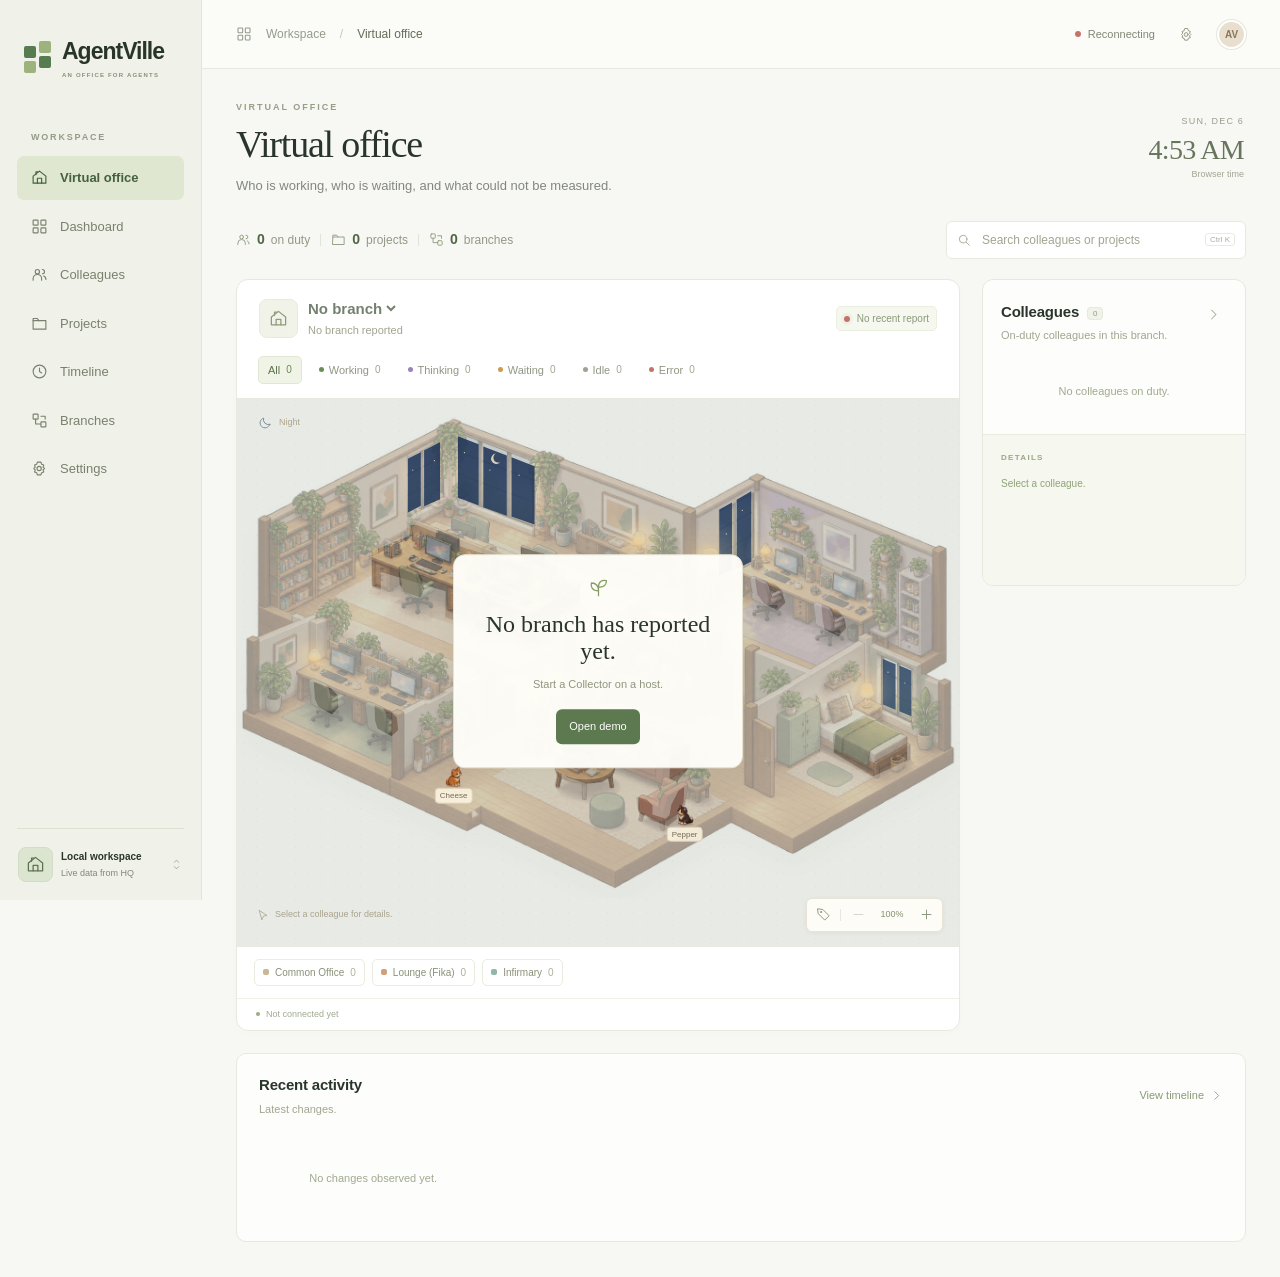
==== commit adb2e869: "Add opt-in browser notifications - Notify when a colleague starts waiting or has an error, and when " ====
--- a/packages/agentville/hq/web/index.html
+++ b/packages/agentville/hq/web/index.html
@@ -60,7 +60,7 @@
       <footer class="page-footer"><div id="branch-statuses"></div></footer>
     </main>
   </div>
-  <dialog id="settings-dialog"><form method="dialog"><div class="dialog-heading"><div><p class="eyebrow" data-i18n="settings.eyebrow">SETTINGS</p><h2 data-i18n="settings.title">Display settings</h2></div><button class="icon-button" aria-label="Close settings" data-i18n-attr="aria-label=settings.close" data-icon="close"></button></div><label class="setting-row"><span><strong data-i18n="settings.language">Language</strong><small data-i18n="settings.languageHelp">Interface language. Names reported by a Branch are not translated.</small></span><select id="setting-language" aria-label="Language" data-i18n-attr="aria-label=settings.language"><option value="en" lang="en">English</option><option value="ko" lang="ko">한국어</option></select></label><label class="setting-row"><span><strong data-i18n="settings.labels">Show colleague names</strong><small data-i18n="settings.labelsHelp">Keep name labels visible in the office.</small></span><input id="setting-labels" type="checkbox"></label><label class="setting-row"><span><strong data-i18n="settings.motion">Reduce motion</strong><small data-i18n="settings.motionHelp">Stop animations.</small></span><input id="setting-motion" type="checkbox"></label><label class="setting-row"><span><strong data-i18n="settings.light">Window light</strong><small data-i18n="settings.lightHelp">Follows the Branch time zone, or a fixed time of day.</small></span><select id="setting-daylight" aria-label="Window light" data-i18n-attr="aria-label=settings.light"><option value="auto" data-i18n="settings.lightAuto">Auto (Branch time)</option><option value="morning" data-i18n="daylight.morning">Morning</option><option value="day" data-i18n="daylight.day">Day</option><option value="evening" data-i18n="daylight.evening">Evening</option><option value="night" data-i18n="daylight.night">Night</option></select></label><div class="setting-mode"><strong id="settings-mode">Live data</strong><p id="settings-mode-description">Colleague states come from HQ.</p><button id="settings-mode-toggle" type="button" class="secondary-button">Open demo</button></div><button class="primary-button dialog-done" value="done" data-i18n="settings.done">Close</button></form></dialog>
+  <dialog id="settings-dialog"><form method="dialog"><div class="dialog-heading"><div><p class="eyebrow" data-i18n="settings.eyebrow">SETTINGS</p><h2 data-i18n="settings.title">Display settings</h2></div><button class="icon-button" aria-label="Close settings" data-i18n-attr="aria-label=settings.close" data-icon="close"></button></div><label class="setting-row"><span><strong data-i18n="settings.language">Language</strong><small data-i18n="settings.languageHelp">Interface language. Names reported by a Branch are not translated.</small></span><select id="setting-language" aria-label="Language" data-i18n-attr="aria-label=settings.language"><option value="en" lang="en">English</option><option value="ko" lang="ko">한국어</option></select></label><label class="setting-row"><span><strong data-i18n="settings.labels">Show colleague names</strong><small data-i18n="settings.labelsHelp">Keep name labels visible in the office.</small></span><input id="setting-labels" type="checkbox"></label><label class="setting-row"><span><strong data-i18n="settings.motion">Reduce motion</strong><small data-i18n="settings.motionHelp">Stop animations.</small></span><input id="setting-motion" type="checkbox"></label><label class="setting-row"><span><strong data-i18n="settings.light">Window light</strong><small data-i18n="settings.lightHelp">Follows the Branch time zone, or a fixed time of day.</small></span><select id="setting-daylight" aria-label="Window light" data-i18n-attr="aria-label=settings.light"><option value="auto" data-i18n="settings.lightAuto">Auto (Branch time)</option><option value="morning" data-i18n="daylight.morning">Morning</option><option value="day" data-i18n="daylight.day">Day</option><option value="evening" data-i18n="daylight.evening">Evening</option><option value="night" data-i18n="daylight.night">Night</option></select></label><label class="setting-row"><span><strong data-i18n="settings.notify">Browser notifications</strong><small data-i18n="settings.notifyHelp">Notify when a colleague starts waiting or has an error, or when a Branch stops or resumes reporting. Only while this page is open.</small><small id="setting-notify-status" class="setting-status" aria-live="polite">Off</small></span><input id="setting-notify" type="checkbox"></label><div class="setting-mode"><strong id="settings-mode">Live data</strong><p id="settings-mode-description">Colleague states come from HQ.</p><button id="settings-mode-toggle" type="button" class="secondary-button">Open demo</button></div><button class="primary-button dialog-done" value="done" data-i18n="settings.done">Close</button></form></dialog>
   <script type="module" src="app.js"></script>
 </body>
 </html>
--- a/packages/agentville/hq/web/app.css
+++ b/packages/agentville/hq/web/app.css
@@ -4,7 +4,7 @@
   --page: #f7f8f4; --paper: #fff; --sidebar: #f0f2e9; --ink: #29352b;
   --muted: #82877d; --line: #e7e9df; --green: #547350; --green-dark: #3e603c;
   --green-soft: #e9efdf; --working: #6a8c58; --thinking: #9a83ba; --waiting: #ce9951;
-  --idle: #9ba493; --error: #c57369; --limited: #9f8d6e; --unknown: #7c8d99;
+  --idle: #9ba493; --error: #c57369; --limited: #9f8d6e; --unknown: #7c8d99; --completed: #8aa476;
   --sans: "Inter", "Segoe UI", -apple-system, BlinkMacSystemFont, "Apple SD Gothic Neo", "Malgun Gothic", "Noto Sans KR", "Noto Sans CJK KR", sans-serif;
   --serif: "Iowan Old Style", "Palatino Linotype", Georgia, serif;
 }
@@ -146,7 +146,7 @@
 /* Activity and secondary views */
 .activity-card { margin-top: 22px; padding: 20px 22px 18px; background: #fdfefb; border: 1px solid var(--line); border-radius: 10px; }.section-heading { display: flex; align-items: center; justify-content: space-between; gap: 15px; margin-bottom: 17px; }.text-button { display: inline-flex; align-items: center; gap: 6px; background: transparent; color: #8b9a77; font-size: 9px; padding: 5px 0; }.text-button .icon { width: 13px; height: 13px; }.text-button:hover { color: #45643b; }.recent-activity { display: grid; grid-template-columns: repeat(4,minmax(0,1fr)); gap: 17px; }.event { display: flex; align-items: flex-start; gap: 9px; min-width: 0; }.event-icon { border: 1px solid #e7eadc; background: #f3f6eb; color: #91a376; width: 29px; height: 29px; border-radius: 6px; display: grid; place-items: center; flex: none; }.event-icon .icon { width: 14px; height: 14px; }.event p { margin: 0; font-size: 9px; color: #a1a990; line-height: 1.6; }.event strong { color: #7d8d68; font-weight: 600; }.event small { display: block; color: #b1b8a2; font-size: 8px; margin-top: 3px; }.page-footer { display: flex; justify-content: space-between; align-items: center; gap: 12px; padding-top: 17px; color: #adb49f; font-size: 8px; }.page-footer > div { display: flex; flex-wrap: wrap; gap: 17px; }.branch-status { display: flex; align-items: center; gap: 5px; }.branch-status .status-dot { width: 4px; height: 4px; background: #93ab7c; }.branch-status.unreachable .status-dot { background: #c28b77; }.branch-status time { color: #b6bcac; margin-left: 2px; }
 .primary-button, .secondary-button { padding: 9px 13px; border-radius: 6px; font-size: 11px; }.primary-button { background: #5c7950; color: #fff; }.primary-button:hover { background: #46643c; }.secondary-button { border: 1px solid #dce5ce; background: #f4f7ec; color: #688054; }.secondary-button:hover { background: #e8eedc; }
-dialog { width: min(430px,calc(100% - 32px)); color: var(--ink); background: #fcfdf8; border: 1px solid #dfe5d3; border-radius: 14px; padding: 27px; box-shadow: 0 24px 80px #243b2633; }dialog::backdrop { background: #23352355; backdrop-filter: blur(4px); }.dialog-heading { display: flex; justify-content: space-between; align-items: center; }.dialog-heading h2 { font: 28px var(--serif); margin: 0; }.setting-row { display: flex; align-items: center; justify-content: space-between; gap: 15px; padding: 22px 0; border-bottom: 1px solid var(--line); }.setting-row strong { display: block; font-size: 12px; }.setting-row small { display: block; font-size: 10px; color: #929e83; margin-top: 5px; }.setting-row input { accent-color: var(--green); width: 17px; height: 17px; }.setting-mode { padding: 20px 0; }.setting-mode strong { font-size: 12px; }.setting-mode p { font-size: 11px; color: #929e83; }.dialog-done { width: 100%; }
+dialog { width: min(430px,calc(100% - 32px)); color: var(--ink); background: #fcfdf8; border: 1px solid #dfe5d3; border-radius: 14px; padding: 27px; box-shadow: 0 24px 80px #243b2633; }dialog::backdrop { background: #23352355; backdrop-filter: blur(4px); }.dialog-heading { display: flex; justify-content: space-between; align-items: center; }.dialog-heading h2 { font: 28px var(--serif); margin: 0; }.setting-row { display: flex; align-items: center; justify-content: space-between; gap: 15px; padding: 22px 0; border-bottom: 1px solid var(--line); }.setting-row strong { display: block; font-size: 12px; }.setting-row small { display: block; font-size: 10px; color: #929e83; margin-top: 5px; }.setting-row input { accent-color: var(--green); width: 17px; height: 17px; }.setting-row small.setting-status { color: #6f8160; font-weight: 500; }.setting-row small.setting-status.blocked { color: #a8705d; }.setting-row input:disabled { opacity: .45; }.setting-mode { padding: 20px 0; }.setting-mode strong { font-size: 12px; }.setting-mode p { font-size: 11px; color: #929e83; }.dialog-done { width: 100%; }
 .data-card { border: 1px solid var(--line); background: #fff; border-radius: 10px; padding: 23px; margin-bottom: 20px; }.data-card h2 { font: 23px var(--serif); margin: 0 0 15px; }.table-scroll { overflow-x: auto; position: relative; }table { border-collapse: collapse; width: 100%; min-width: 760px; font-size: 11px; }th { text-align: left; padding: 11px 10px; color: #96a086; font-size: 9px; font-weight: 500; border-bottom: 1px solid var(--line); }td { padding: 14px 10px; border-bottom: 1px solid #f0f2e8; color: #6e7e5f; }td .provider { font-size: 8px; margin-right: 6px; }.data-grid { display: grid; grid-template-columns: repeat(auto-fit,minmax(230px,1fr)); gap: 17px; }.project-card, .branch-card { padding: 22px; border: 1px solid var(--line); border-radius: 10px; background: #fff; }.project-card h2, .branch-card h2 { font: 22px var(--serif); margin: 15px 0 8px; overflow-wrap: anywhere; }.project-card p, .branch-card p { color: #98a18c; font-size: 11px; }.project-card .icon, .branch-card .icon { color: #8b9f75; width: 25px; height: 25px; }.project-card .secondary-button, .branch-card .secondary-button { margin-top: 10px; }.timeline-list { display: grid; gap: 23px; }.timeline-list .event p { font-size: 12px; }.timeline-list .event small { font-size: 10px; }.dashboard-summary { display: grid; grid-template-columns: repeat(4,1fr); gap: 16px; margin-bottom: 20px; }.metric { padding: 20px; border: 1px solid var(--line); background: #fff; border-radius: 10px; }.metric strong { display: block; font: 34px var(--serif); margin-top: 9px; }.metric span { font-size: 10px; color: #8e9c7d; }
 /* Small state-specific gestures preserve reduced-motion preferences. */
 @keyframes type-left { 50% { transform: translateY(-1.4px); } }
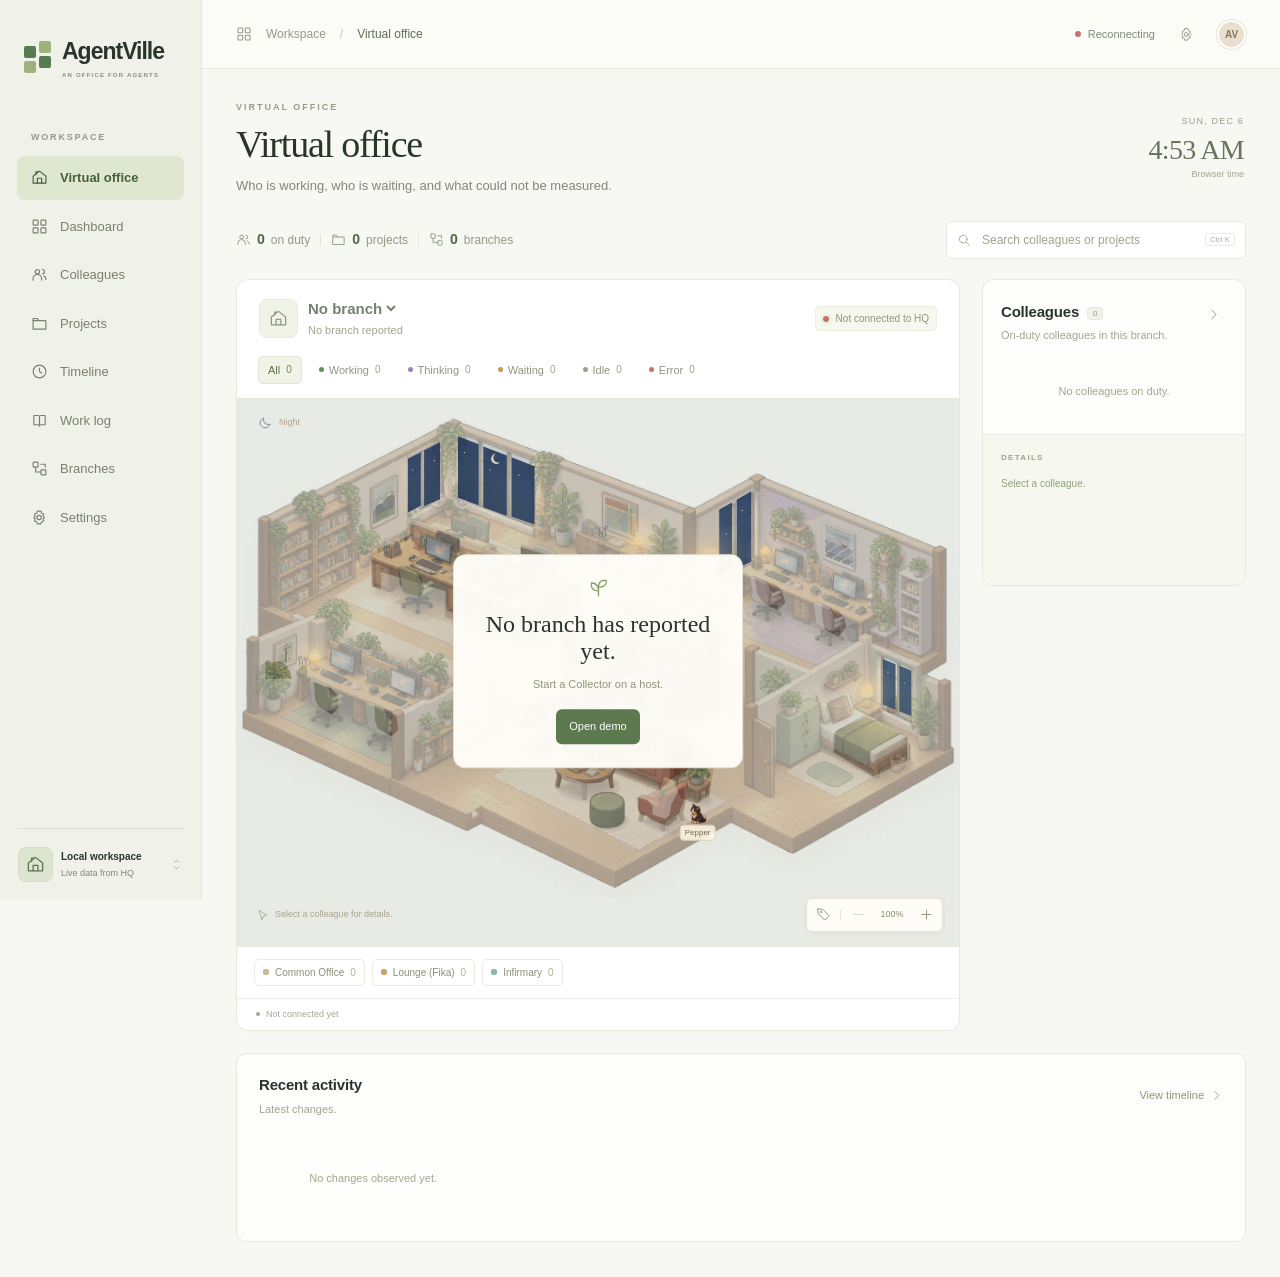
==== commit 316b003b: "Add the Work log view, waiting times, and Timeline replay to the Web UI The Timeline lists the recor" ====
--- a/packages/agentville/hq/web/index.html
+++ b/packages/agentville/hq/web/index.html
@@ -28,6 +28,7 @@
       <div class="topbar-right"><span class="connection" id="connection" role="status"><i class="status-dot"></i><span>Connecting</span></span><button id="settings-button" class="icon-button" type="button" aria-label="Settings" data-i18n-attr="aria-label=settings.open" data-icon="settings"></button><span class="owner-avatar" id="owner-avatar" title="Local workspace">AV</span></div>
     </header>
     <main id="main">
+      <section class="replay-banner" id="replay-banner" aria-label="Replay" data-i18n-attr="aria-label=replay.title" hidden></section>
       <section class="page-heading">
         <div><p class="eyebrow" id="page-eyebrow">VIRTUAL OFFICE</p><h1 id="page-title">Virtual office</h1><p class="page-description" id="page-description">Who is working, who is waiting, and what could not be measured.</p></div>
         <div class="heading-clock"><span id="today"></span><strong id="local-time"></strong><small id="clock-label">Browser time</small></div>
--- a/packages/agentville/hq/web/app.css
+++ b/packages/agentville/hq/web/app.css
@@ -44,22 +44,26 @@
 .search { display: flex; align-items: center; gap: 9px; padding: 8px 10px; background: #fff; border: 1px solid var(--line); border-radius: 6px; width: 275px; color: #a4ab98; }.search .icon { width: 14px; height: 14px; }.search input { min-width: 0; width: 100%; background: transparent; border: 0; outline: 0; color: #59664f; font-size: 10px; }.search input::placeholder { color: #a0a690; }.search:focus-within { border-color: #8da478; }.search kbd { font: 8px var(--sans); color: #aaaf9d; border: 1px solid #e8ebdf; padding: 1px 4px; border-radius: 3px; white-space: nowrap; }
 /* Office floor */
 .content-grid { display: grid; grid-template-columns: minmax(0,1fr) 264px; gap: 22px; align-items: start; }.office-card { border: 1px solid var(--line); border-radius: 12px; overflow: hidden; background: #fff; box-shadow: 0 3px 14px #30411b03; }.office-header { display: flex; justify-content: space-between; align-items: center; padding: 19px 22px 17px; gap: 12px; }.branch-heading { display: flex; align-items: center; gap: 10px; min-width: 0; }.branch-icon { background: #f1f3e9; border: 1px solid #e7eadd; color: #8c9c79; padding: 9px; border-radius: 8px; }.branch-heading select { font-weight: 600; font-size: 15px; color: #3a4c32; background: transparent; border: 0; margin-left: -4px; padding: 0; max-width: 240px; }.branch-subtitle { font-size: 9px; color: #9fa58f; margin-top: 3px; }.office-open { display: flex; gap: 7px; align-items: center; color: #8a9879; background: #f6f8ef; border: 1px solid #eaf0df; border-radius: 5px; padding: 4px 7px; font-size: 8px; white-space: nowrap; }
-.filter-bar { display: flex; gap: 7px; border-bottom: 1px solid var(--line); padding: 0 21px 14px; overflow-x: auto; }.filter { display: flex; align-items: center; gap: 5px; padding: 5px 9px; border: 1px solid transparent; background: transparent; color: #909784; border-radius: 5px; font-size: 9px; white-space: nowrap; }.filter:hover { background: #f4f6ee; }.filter[aria-pressed="true"] { border-color: #dfe7d2; color: #5c714b; background: #f0f4e7; }.filter b { font-weight: 500; margin-left: 1px; color: #a1a78e; font-size: 8px; }.filter[aria-pressed="true"] b { color: #6e8659; }.filter .status-dot { width: 5px; height: 5px; }
+/* Status chips wrap onto further lines instead of scrolling, so every chip stays visible. */
+.filter-bar { display: flex; flex-wrap: wrap; gap: 7px; row-gap: 4px; border-bottom: 1px solid var(--line); padding: 0 21px 14px; }.filter { display: flex; align-items: center; gap: 5px; padding: 5px 9px; border: 1px solid transparent; background: transparent; color: #909784; border-radius: 5px; font-size: 9px; white-space: nowrap; }.filter:hover { background: #f4f6ee; }.filter[aria-pressed="true"] { border-color: #dfe7d2; color: #5c714b; background: #f0f4e7; }.filter b { font-weight: 500; margin-left: 1px; color: #a1a78e; font-size: 8px; }.filter[aria-pressed="true"] b { color: #6e8659; }.filter .status-dot { width: 5px; height: 5px; }
 .scene { position: relative; background-color: #f8f6ef; background-image: radial-gradient(#c5bda93b .65px, transparent .65px); background-size: 13px 13px; min-height: 340px; }.scene-corner { position: absolute; top: 16px; left: 21px; z-index: 2; display: flex; align-items: center; gap: 6px; color: #b0a58a; font-size: 8px; pointer-events: none; }.scene-sun .icon { width: 15px; height: 15px; color: #c6b17d; }
-.scene-viewport { overflow: auto; scrollbar-width: thin; scrollbar-color: #d9d5c6 transparent; padding-top: 17px; }.world { position: relative; width: 100%; transition: width .2s ease; }.office-art { width: 100%; height: auto; display: block; filter: drop-shadow(0 12px 13px #86755015); user-select: none; }.characters { position: absolute; inset: 0; pointer-events: none; }.agent { position: absolute; width: 4.6%; aspect-ratio: 32/43; min-width: 0; padding: 0; background: transparent; transform: translate(-50%,-100%); pointer-events: auto; transition: left 1.4s ease, top 1.4s ease, opacity .2s; border-radius: 40%; }.agent.filtered { opacity: .16; pointer-events: none; }.agent .character { width: 100%; height: 100%; display: block; overflow: visible; image-rendering: pixelated; filter: drop-shadow(0 1px 0 #69554044); }.agent-name, .contractor-name { position: absolute; bottom: calc(100% + 6px); left: 50%; transform: translateX(-50%) translateY(4px); display: flex; align-items: center; gap: 4px; background: #fffef8f5; border: 1px solid #dedecb; box-shadow: 0 2px 5px #564b2610; color: #65704d; padding: 4px 7px; border-radius: 5px; white-space: nowrap; font-size: 9px; opacity: 0; visibility: hidden; transition: .16s ease; pointer-events: none; }.agent-name::after, .contractor-name::after { content: ""; position: absolute; bottom: -4px; left: calc(50% - 3px); width: 5px; height: 5px; background: #fffef8; border-right: 1px solid #dedecb; border-bottom: 1px solid #dedecb; transform: rotate(45deg); }.agent:hover .agent-name, .agent:focus-visible .agent-name, .agent.selected .agent-name, .show-labels .agent-name, .contractor:hover .contractor-name, .contractor:focus-visible .contractor-name { opacity: 1; visibility: visible; transform: translateX(-50%) translateY(0); }.agent.selected::after { content: ""; position: absolute; bottom: -3px; width: 82%; height: 16%; left: 9%; border: 1.5px solid #87a46b; border-radius: 50%; box-shadow: 0 0 0 3px #9bad7c24; z-index: -1; }.agent-signal { position: absolute; bottom: -5px; left: calc(50% - 3px); width: 6px; height: 6px; border: 1px solid white; border-radius: 50%; box-shadow: 0 1px 2px #0002; }.contractor { position: absolute; width: 2.9%; aspect-ratio: 32/43; padding: 0; background: transparent; transform: translate(-50%,-100%); pointer-events: auto; transition: left 2s ease, top 2s ease; }.contractor .character { display: block; width: 100%; height: 100%; overflow: visible; }.contractor.filtered { opacity: .16; pointer-events: none; }.contractor-name { z-index: 1; }
-.contractor.unverified > .character { opacity: .55; }
+.scene-viewport { overflow: auto; scrollbar-width: thin; scrollbar-color: #d9d5c6 transparent; padding-top: 17px; }.world { position: relative; width: 100%; transition: width .2s ease; }.office-art { width: 100%; height: auto; display: block; filter: drop-shadow(0 12px 13px #86755015); user-select: none; }.characters { position: absolute; inset: 0; pointer-events: none; }.agent { position: absolute; width: 4.6%; aspect-ratio: 32/43; min-width: 0; padding: 0; background: transparent; transform: translate(-50%,-100%); pointer-events: auto; transition: left 1.4s ease, top 1.4s ease, opacity .2s; border-radius: 40%; }.agent.filtered { opacity: .16; pointer-events: none; }.agent .character { width: 100%; height: 100%; display: block; overflow: visible; image-rendering: pixelated; filter: drop-shadow(0 1px 0 #69554044); }.agent-name, .contractor-name { position: absolute; bottom: calc(100% + 6px); left: 50%; transform: translateX(-50%) translateY(4px); display: flex; align-items: center; gap: 4px; background: #fffef8f5; border: 1px solid #dedecb; box-shadow: 0 2px 5px #564b2610; color: #65704d; padding: 4px 7px; border-radius: 5px; white-space: nowrap; font-size: 9px; opacity: 0; visibility: hidden; transition: .16s ease; pointer-events: none; }.agent-name::after, .contractor-name::after { content: ""; position: absolute; bottom: -4px; left: calc(50% - 3px); width: 5px; height: 5px; background: #fffef8; border-right: 1px solid #dedecb; border-bottom: 1px solid #dedecb; transform: rotate(45deg); }.agent:hover .agent-name, .agent:focus-visible .agent-name, .agent.selected .agent-name, .show-labels .agent-name, .contractor:hover .contractor-name, .contractor:focus-visible .contractor-name { opacity: 1; visibility: visible; transform: translateX(-50%) translateY(0); }.agent.selected::after { content: ""; position: absolute; bottom: -3px; width: 82%; height: 16%; left: 9%; border: 1.5px solid #87a46b; border-radius: 50%; box-shadow: 0 0 0 3px #9bad7c24; z-index: -1; }.agent-signal { position: absolute; bottom: -5px; left: calc(50% - 3px); width: 6px; height: 6px; border: 1px solid white; border-radius: 50%; box-shadow: 0 1px 2px #0002; }.contractor { position: absolute; width: 3.5%; aspect-ratio: 32/43; padding: 0; background: transparent; transform: translate(-50%,-100%); pointer-events: auto; transition: left 2s ease, top 2s ease; }.contractor .character { display: block; width: 100%; height: 100%; overflow: visible; }.contractor.filtered { opacity: .16; pointer-events: none; }.contractor-name { z-index: 1; }
+.contractor.unverified > .character { opacity: .55; }.contractor.unverified > .contractor-tag { opacity: .7; }
 .reset-time { font-size: 7px; color: var(--limited); border-left: 1px solid #e5e1d2; padding-left: 4px; }
-.contractor small { font-size: 7px; position: absolute; right: -5px; bottom: 0; background: #f5e3a5; padding: 0 2px; border-radius: 2px; }.remote-badge { font-size: 7px; color: #937d58; border-left: 1px solid #e5e1d2; padding-left: 4px; }.room-overflow { position: absolute; z-index: 97; pointer-events: auto; border: 1px solid #d4dac4; border-radius: 50%; width: 26px; height: 26px; background: #fffaf0; font-size: 10px; color: #64764c; transform: translate(-50%,-50%); }
+.contractor small { font-size: 7px; font-weight: 700; position: absolute; right: -8px; top: 22%; background: #f6c51f; color: #4a3812; border: 1px solid #4a3812; padding: 0 2px; border-radius: 2px; line-height: 1.2; }
+/* A persistent provider tag marks each Contractor without hovering. */
+.contractor-tag { position: absolute; left: -6px; top: 22%; font-size: 6px; font-weight: 700; line-height: 1; letter-spacing: .2px; padding: 1px 2px; color: #4a3812; background: #fff1b8; border: 1px solid #4a3812; border-radius: 2px; pointer-events: none; }.contractor-tag.codex { background: #e4eee4; color: #3f5a45; border-color: #3f5a45; }.remote-badge { font-size: 7px; color: #937d58; border-left: 1px solid #e5e1d2; padding-left: 4px; }.room-overflow { position: absolute; z-index: 97; pointer-events: auto; border: 1px solid #d4dac4; border-radius: 50%; width: 26px; height: 26px; background: #fffaf0; font-size: 10px; color: #64764c; transform: translate(-50%,-50%); }
 .scene-bottom { position: relative; display: flex; justify-content: space-between; align-items: center; padding: 0 16px 14px 20px; gap: 10px; }.scene-hint { display: flex; align-items: center; gap: 6px; color: #aba48e; font-size: 8px; }.scene-hint .icon { width: 12px; height: 12px; }.scene-controls { display: flex; align-items: center; gap: 3px; border: 1px solid #e7e4d7; background: #fffef9ed; border-radius: 6px; padding: 2px; box-shadow: 0 1px 4px #6a5c2210; }.icon-button { width: 28px; height: 28px; display: inline-grid; place-items: center; padding: 5px; background: transparent; border-radius: 5px; color: #919b83; flex: none; }.icon-button:hover, .icon-button[aria-pressed="true"] { background: #edf1e4; color: #547046; }.icon-button .icon { width: 15px; height: 15px; }.control-divider { width: 1px; height: 12px; background: #e8e8dc; }.zoom-value { background: transparent; font-size: 9px; min-width: 34px; color: #85916e; padding: 5px 0; font-variant-numeric: tabular-nums; }
 .scene-empty { position: absolute; left: 50%; top: 48%; transform: translate(-50%,-50%); text-align: center; width: 290px; padding: 23px; background: #fffef9f5; border: 1px solid #e6e2d2; border-radius: 12px; box-shadow: 0 8px 35px #66633b17; }.scene-empty > span { display: inline-block; color: #869d64; }.scene-empty h2 { font: 24px var(--serif); margin: 8px 0; }.scene-empty p { color: #90967e; font-size: 11px; margin-bottom: 17px; }.scene.is-empty .office-art { opacity: .45; }
 .room-bar { display: flex; align-items: center; padding: 12px 17px; gap: 10px; border-top: 1px solid var(--line); }.room-tabs { display: flex; flex-wrap: wrap; gap: 7px; flex: 1; }.room-tab { display: inline-flex; align-items: center; gap: 6px; font-size: 9px; color: #889177; background: transparent; border: 1px solid #e9ecdf; padding: 5px 8px; border-radius: 5px; }.room-tab[aria-pressed="true"] { color: #587044; background: #f1f5e8; border-color: #d8e2ca; }.room-tab b { font-weight: 400; color: #adb399; font-size: 8px; }.room-kind { font-size: 7px; color: #a5ab96; letter-spacing: .2px; }.project-card p.room-kind { font-size: 10px; margin: -4px 0 0; }.room-square { width: 6px; height: 6px; border-radius: 2px; background: var(--room-color); }.floor-controls { display: flex; align-items: center; color: #939d83; font-size: 9px; white-space: nowrap; }.office-footer { display: flex; justify-content: space-between; align-items: center; border-top: 1px solid #eef0e6; padding: 9px 19px; color: #a2aa91; font-size: 8px; gap: 10px; }.office-footer > span:first-child { display: flex; align-items: center; gap: 6px; }.office-footer .status-dot { width: 4px; height: 4px; background: #98ad81; }
 /* Office cats share the floor's depth order and leave controls clickable. */
 .office-cat { position: absolute; width: 4%; min-width: 20px; aspect-ratio: 44/34; transform: translate(-50%,-100%); pointer-events: none; }
 .cat-art { width: 100%; height: 100%; display: block; overflow: visible; filter: drop-shadow(0 1px 0 #69554033); }
-.cat-facing { transform-origin: 22px 17px; }
-.office-cat[data-facing="left"] .cat-facing { transform: scaleX(-1); }
+.cat-facing { transform-origin: 22px 17px; transform: scaleX(var(--cat-flip,1)) rotate(var(--cat-tilt,0deg)); transition: transform .32s ease-in-out; }
 .cat-walking, .cat-sitting, .cat-grooming, .cat-sleeping, .cat-eyes-closed, .cat-groom-paw { display: none; }
 .office-cat[data-state="walk"] .cat-walking,
+.office-cat[data-state="settle"] .cat-walking,
+.office-cat[data-state="rise"] .cat-sitting,
 .office-cat[data-state="sit"] .cat-sitting,
 .office-cat[data-state="groom"] .cat-grooming,
 .office-cat[data-state="groom"] .cat-groom-paw,
@@ -69,18 +73,27 @@
 .office-cat[data-state="groom"] .cat-eyes-open { display: none; }
 .office-cat[data-state="nap"] .cat-eyes-closed,
 .office-cat[data-state="groom"] .cat-eyes-closed { display: inline; }
-.cat-tail { transform-origin: 12px 24px; animation: cat-tail 2.6s ease-in-out infinite; }
-.cat-leg { transform-origin: 20px 25px; animation: cat-step var(--cat-step,.45s) ease-in-out infinite; }
-.cat-leg-back { animation-direction: reverse; }
-.cat-leg-far { animation-delay: calc(var(--cat-step,.45s) * -.5); }
-.cat-walking .cat-torso, .cat-walking .cat-head { animation: cat-bob var(--cat-step,.45s) ease-in-out infinite; }
+/* Walk cycle: the page sets --cat-phase from distance walked, so each paused keyframe track shows the matching
+   step. Diagonal leg pairs alternate (lift, swing, plant, push); the body bobs and the head nods twice per cycle;
+   the tail sways a quarter cycle behind. */
+.cat-tail { animation: cat-tail-sway 1s ease-in-out infinite paused; animation-delay: calc((var(--cat-phase,0) + .25) * -1s); }
+.cat-leg { animation: cat-gait 1s linear infinite paused; animation-delay: calc(var(--cat-phase,0) * -1s); }
+.cat-leg-back { animation-delay: calc((var(--cat-phase,0) + .5) * -1s); }
+.cat-leg-far { animation-delay: calc((var(--cat-phase,0) + .56) * -1s); }
+.cat-walking .cat-torso { animation: cat-bob .5s linear infinite paused; animation-delay: calc(var(--cat-phase,0) * -1s); }
+.cat-head { animation: cat-nod .5s linear infinite paused; animation-delay: calc((var(--cat-phase,0) + .12) * -1s); }
+.office-cat[data-state="rise"] .cat-sitting .cat-torso { transform-origin: 30px 33px; animation: cat-rise .42s ease-out forwards; }
+.office-cat[data-state="settle"] .cat-walking .cat-torso { transform-origin: 34px 33px; animation: cat-settle .52s ease-in forwards; }
 .cat-groom-paw { transform-origin: 27px 26px; animation: cat-wash 1.2s ease-in-out infinite; }
 .cat-sleep-breath { transform-origin: 22px 31px; animation: cat-breathe 3s ease-in-out infinite; }
 .cat-sleep-symbol { animation: float 2.8s ease-in-out infinite; }
 .office-cat.is-paused * { animation-play-state: paused !important; }
-@keyframes cat-step { 0%,100% { transform: translateX(-1px) rotate(-7deg); } 50% { transform: translate(1px,-1px) rotate(7deg); } }
-@keyframes cat-bob { 50% { transform: translateY(-.6px); } }
-@keyframes cat-tail { 50% { transform: rotate(12deg); } }
+@keyframes cat-gait { 0% { transform: rotate(-15deg); } 12.5% { transform: rotate(-8deg); } 25% { transform: rotate(0deg); } 37.5% { transform: rotate(8deg); } 50% { transform: rotate(15deg); } 62.5% { transform: translateY(-1.1px) rotate(7deg); } 75% { transform: translateY(-1.5px) rotate(-3deg); } 87.5% { transform: translateY(-.8px) rotate(-11deg); } 100% { transform: rotate(-15deg); } }
+@keyframes cat-tail-sway { 0%,100% { transform: rotate(-6deg); } 50% { transform: rotate(9deg); } }
+@keyframes cat-nod { 0%,100% { transform: rotate(0deg); } 30% { transform: translateY(.35px) rotate(2deg); } 65% { transform: translateY(-.15px) rotate(-1deg); } }
+@keyframes cat-rise { to { transform: translateY(-1.2px) rotate(-4deg) scaleY(1.04); } }
+@keyframes cat-settle { to { transform: rotate(7deg) translateY(1px); } }
+@keyframes cat-bob { 0%,50%,100% { transform: translateY(0); } 25%,75% { transform: translateY(-.55px); } }
 @keyframes cat-blink { 0%,91%,97%,100% { transform: scaleY(1); } 94% { transform: scaleY(.1); } }
 @keyframes cat-wash { 0%,100% { transform: rotate(0deg); } 45%,65% { transform: rotate(-14deg) translateY(-1px); } }
 @keyframes cat-breathe { 50% { transform: scaleY(.94); } }
@@ -100,6 +113,7 @@
 .agent.reclining { width: 8%; aspect-ratio: 48/40; transform: translate(-50%,-50%); }
 .agent.coffee-standing { transform: translate(-50%,-100%); transition-duration: 2s; }
 .agent.coffee-standing[data-coffee-facing="left"] > .character { transform: scaleX(-1); }
+.agent.walking { transition: opacity .2s; }
 /* Presentation-only state cues: completed checkmark, switched-off screen, and dimmed unknown activity. */
 .done-check { position: absolute; top: -4px; right: -9px; z-index: 1; display: grid; place-items: center; width: 13px; height: 13px; border-radius: 50%; background: var(--working); color: #fffef8; box-shadow: 0 1px 2px #3f513533; animation: done-pop 4s ease forwards; pointer-events: none; }
 .done-check .icon { width: 9px; height: 9px; stroke-width: 3; }
@@ -119,13 +133,23 @@
 .agent.unverified::before { content: "?"; position: absolute; top: -3px; right: -3px; z-index: 1; width: 11px; height: 11px; border: 1px solid #d3d6c6; border-radius: 50%; background: #fffef8; color: var(--unknown); font: 600 8px/11px var(--sans); text-align: center; }
 .state-label.unverified { opacity: .7; }.unverified-mark { font-weight: 700; }.unverified-count::after { content: "?"; }
 .metric.unverified strong { opacity: .55; }.metric small { display: block; color: var(--unknown); font-size: 9px; }
-.coffee-standing[data-coffee-phase^="walking"] .coffee-person { transform-origin: 16px 40px; animation: coffee-step .55s ease-in-out infinite; }
+/* Walking views (sprites.js walkingSprite, walk.js): the front standing frame while heading down-screen, the rear frame
+   while heading up-screen. Each step bobs the figure and holds the weight-bearing leg on the floor, so the feet alternate. */
+.walking-character .walk-front, .agent[data-walk-view="front"] .walking-character .walk-back { display: none; }
+.agent[data-walk-view="front"] .walking-character .walk-front { display: inline; }
+.agent.walking .walk-view { animation: walk-bob .56s linear infinite; }
+.agent.walking .walk-leg-near { animation: walk-plant-near .56s linear infinite; }
+.agent.walking .walk-leg-far { animation: walk-plant-far .56s linear infinite; }
+@keyframes walk-bob { 0%,50%,100% { transform: translateY(0); } 25%,75% { transform: translateY(-.6px); } }
+@keyframes walk-plant-near { 0%,50%,100% { transform: translateY(0); } 25% { transform: translateY(.6px); } }
+@keyframes walk-plant-far { 0%,50%,100% { transform: translateY(0); } 75% { transform: translateY(.6px); } }
 .brewing-steam { animation: float 2s ease-in-out infinite; }
 .coffee-status { position: absolute; bottom: calc(100% + 3px); left: 50%; transform: translateX(-50%); white-space: nowrap; background: #fff7e7; color: #8d7953; border: 1px solid #e0d2b8; border-radius: 4px; font-size: 8px; padding: 2px 4px; }
-@keyframes coffee-step { 0%,100% { transform: rotate(-1.5deg); } 50% { transform: translateY(-.6px) rotate(1.5deg); } }
 
 .agent.seated .body { animation: none; }
-.scene.is-empty .furniture-front { opacity: .45; }
+.scene.is-empty .furniture-front, .scene.is-empty .wall-art, .scene.is-empty .flower-layer { opacity: .45; }
+/* Code-drawn wall paintings and flowers (decor.js) follow the room light like the artwork beneath them. */
+.wall-art, .flower-layer { position: absolute; inset: 0; width: 100%; height: 100%; pointer-events: none; filter: brightness(var(--room-brightness,1)) saturate(var(--room-saturation,1)); }
 /* Window light follows local time; lamps remain warm after sunset. */
 .daylight-layer { position: absolute; inset: 0; width: 100%; height: 100%; z-index: 95; pointer-events: none; }
 .window-tint { mix-blend-mode: multiply; opacity: var(--window-opacity,0); }
@@ -143,11 +167,41 @@
 /* Team and current employee */
 .team-panel { background: #fdfefb; border: 1px solid var(--line); border-radius: 11px; overflow: hidden; }.panel-heading { display: flex; align-items: start; justify-content: space-between; padding: 21px 18px 14px; }.panel-heading h2, .section-heading h2 { margin: 0; font-size: 13px; font-weight: 600; letter-spacing: -.2px; }.panel-heading p, .section-heading p { margin: 4px 0 0; color: #a0a690; font-size: 9px; }.count-badge { font-size: 8px; font-weight: 500; background: #f0f3e9; border: 1px solid #e6eadc; padding: 1px 5px; margin-left: 4px; border-radius: 4px; vertical-align: 1px; color: #8fa079; }.team-list { padding: 0 9px 10px; max-height: 377px; overflow-y: auto; scrollbar-width: thin; }.teammate { width: 100%; text-align: left; display: flex; align-items: center; gap: 10px; border-radius: 7px; padding: 10px 9px; background: transparent; }.teammate:hover { background: #f2f5eb; }.teammate[aria-pressed="true"] { background: #edf2e3; }.avatar { width: 33px; height: 35px; border: 1px solid #e5e4d5; border-radius: 7px; background: var(--avatar-color,#f2e8da); overflow: hidden; display: flex; justify-content: center; align-items: flex-end; flex: none; }.avatar .character { width: 29px; height: 39px; margin-bottom: -10px; }.teammate-main { min-width: 0; flex: 1; }.teammate-name { display: flex; align-items: center; gap: 5px; color: #627151; font-size: 10px; font-weight: 600; }.teammate-name > span:first-child { overflow: hidden; text-overflow: ellipsis; white-space: nowrap; }.provider { font-size: 6px; font-weight: 700; padding: 1px 3px; color: #aa8964; background: #f3eadd; border-radius: 3px; flex: none; letter-spacing: .2px; }.provider.codex { background: #e4eee4; color: #708e76; }.teammate-project { color: #a0a98d; font-size: 8px; white-space: nowrap; text-overflow: ellipsis; overflow: hidden; margin-top: 4px; }.teammate-state { display: flex; flex-direction: column; align-items: flex-end; gap: 5px; font-size: 8px; }.state-label { display: inline-flex; align-items: center; gap: 4px; color: var(--state-color,var(--idle)); white-space: nowrap; }.state-label .status-dot { width: 4px; height: 4px; background: currentColor; }.teammate-state time { color: #b0b6a1; font-size: 7px; }.empty-list { color: #a1a990; font-size: 11px; padding: 25px 12px; text-align: center; }
 .employee-detail { border-top: 1px solid #e9eddf; background: #f6f8ef; padding: 17px 18px; min-height: 151px; }.detail-eyebrow { color: #9aa687; font-size: 7px; letter-spacing: 1.3px; font-weight: 600; margin: 0 0 12px; }.detail-top { display: flex; align-items: center; gap: 9px; }.detail-top strong { font-size: 12px; color: #5c704b; }.detail-top small { display: block; color: #9aa789; font-size: 8px; margin-top: 4px; }.detail-grid { display: grid; grid-template-columns: 1fr 1fr; margin: 13px 0 0; gap: 10px 14px; }.detail-grid dt { font-size: 7px; color: #a0ac90; margin-bottom: 3px; }.detail-grid dd { font-size: 9px; color: #788e62; margin: 0; overflow-wrap: anywhere; }.detail-note { font-size: 10px; line-height: 1.6; color: #8fa277; margin: 11px 0 0; }.detail-note + .detail-note { margin-top: 4px; }
+.detail-id { margin: 9px 0 0; font-size: 7px; color: #a0ac90; }.detail-id code { font: 8px/1.4 ui-monospace, SFMono-Regular, Menlo, Consolas, monospace; color: #788e62; overflow-wrap: anywhere; user-select: all; }
 /* Activity and secondary views */
 .activity-card { margin-top: 22px; padding: 20px 22px 18px; background: #fdfefb; border: 1px solid var(--line); border-radius: 10px; }.section-heading { display: flex; align-items: center; justify-content: space-between; gap: 15px; margin-bottom: 17px; }.text-button { display: inline-flex; align-items: center; gap: 6px; background: transparent; color: #8b9a77; font-size: 9px; padding: 5px 0; }.text-button .icon { width: 13px; height: 13px; }.text-button:hover { color: #45643b; }.recent-activity { display: grid; grid-template-columns: repeat(4,minmax(0,1fr)); gap: 17px; }.event { display: flex; align-items: flex-start; gap: 9px; min-width: 0; }.event-icon { border: 1px solid #e7eadc; background: #f3f6eb; color: #91a376; width: 29px; height: 29px; border-radius: 6px; display: grid; place-items: center; flex: none; }.event-icon .icon { width: 14px; height: 14px; }.event p { margin: 0; font-size: 9px; color: #a1a990; line-height: 1.6; }.event strong { color: #7d8d68; font-weight: 600; }.event small { display: block; color: #b1b8a2; font-size: 8px; margin-top: 3px; }.page-footer { display: flex; justify-content: space-between; align-items: center; gap: 12px; padding-top: 17px; color: #adb49f; font-size: 8px; }.page-footer > div { display: flex; flex-wrap: wrap; gap: 17px; }.branch-status { display: flex; align-items: center; gap: 5px; }.branch-status .status-dot { width: 4px; height: 4px; background: #93ab7c; }.branch-status.unreachable .status-dot { background: #c28b77; }.branch-status time { color: #b6bcac; margin-left: 2px; }
 .primary-button, .secondary-button { padding: 9px 13px; border-radius: 6px; font-size: 11px; }.primary-button { background: #5c7950; color: #fff; }.primary-button:hover { background: #46643c; }.secondary-button { border: 1px solid #dce5ce; background: #f4f7ec; color: #688054; }.secondary-button:hover { background: #e8eedc; }
 dialog { width: min(430px,calc(100% - 32px)); color: var(--ink); background: #fcfdf8; border: 1px solid #dfe5d3; border-radius: 14px; padding: 27px; box-shadow: 0 24px 80px #243b2633; }dialog::backdrop { background: #23352355; backdrop-filter: blur(4px); }.dialog-heading { display: flex; justify-content: space-between; align-items: center; }.dialog-heading h2 { font: 28px var(--serif); margin: 0; }.setting-row { display: flex; align-items: center; justify-content: space-between; gap: 15px; padding: 22px 0; border-bottom: 1px solid var(--line); }.setting-row strong { display: block; font-size: 12px; }.setting-row small { display: block; font-size: 10px; color: #929e83; margin-top: 5px; }.setting-row input { accent-color: var(--green); width: 17px; height: 17px; }.setting-row small.setting-status { color: #6f8160; font-weight: 500; }.setting-row small.setting-status.blocked { color: #a8705d; }.setting-row input:disabled { opacity: .45; }.setting-mode { padding: 20px 0; }.setting-mode strong { font-size: 12px; }.setting-mode p { font-size: 11px; color: #929e83; }.dialog-done { width: 100%; }
 .data-card { border: 1px solid var(--line); background: #fff; border-radius: 10px; padding: 23px; margin-bottom: 20px; }.data-card h2 { font: 23px var(--serif); margin: 0 0 15px; }.table-scroll { overflow-x: auto; position: relative; }table { border-collapse: collapse; width: 100%; min-width: 760px; font-size: 11px; }th { text-align: left; padding: 11px 10px; color: #96a086; font-size: 9px; font-weight: 500; border-bottom: 1px solid var(--line); }td { padding: 14px 10px; border-bottom: 1px solid #f0f2e8; color: #6e7e5f; }td .provider { font-size: 8px; margin-right: 6px; }.data-grid { display: grid; grid-template-columns: repeat(auto-fit,minmax(230px,1fr)); gap: 17px; }.project-card, .branch-card { padding: 22px; border: 1px solid var(--line); border-radius: 10px; background: #fff; }.project-card h2, .branch-card h2 { font: 22px var(--serif); margin: 15px 0 8px; overflow-wrap: anywhere; }.project-card p, .branch-card p { color: #98a18c; font-size: 11px; }.project-card .icon, .branch-card .icon { color: #8b9f75; width: 25px; height: 25px; }.project-card .secondary-button, .branch-card .secondary-button { margin-top: 10px; }.timeline-list { display: grid; gap: 23px; }.timeline-list .event p { font-size: 12px; }.timeline-list .event small { font-size: 10px; }.dashboard-summary { display: grid; grid-template-columns: repeat(4,1fr); gap: 16px; margin-bottom: 20px; }.metric { padding: 20px; border: 1px solid var(--line); background: #fff; border-radius: 10px; }.metric strong { display: block; font: 34px var(--serif); margin-top: 9px; }.metric span { font-size: 10px; color: #8e9c7d; }
+.dashboard-summary { grid-template-columns: repeat(3,1fr); }.metric small { display: block; margin-top: 4px; font-size: 10px; color: #98a18c; overflow-wrap: anywhere; }
+/* Replay: a banner on every view while a past state is shown, and the Timeline card with day, time, and steps. */
+.replay-banner { display: flex; flex-wrap: wrap; align-items: center; gap: 8px 14px; margin: -8px 0 20px; padding: 10px 14px; border: 1px solid #e4cf9c; border-radius: 9px; background: #fff7e3; color: #6f5a2c; }
+.replay-label { display: inline-flex; align-items: center; gap: 7px; font-size: 13px; }.replay-label .icon { width: 16px; height: 16px; }
+.replay-live { margin-left: auto; }
+.replay-buttons { display: inline-flex; flex-wrap: wrap; align-items: center; gap: 4px; }.replay-buttons .icon-button { border: 1px solid #e3e6d8; background: #fbfcf7; }.replay-play { color: #4e6b44; }
+.replay-speeds { display: inline-flex; margin-left: 6px; border: 1px solid #e3e6d8; border-radius: 6px; overflow: hidden; }.replay-speed { padding: 4px 8px; background: #fbfcf7; font-size: 11px; color: #7d8a6c; }.replay-speed + .replay-speed { border-left: 1px solid #e3e6d8; }.replay-speed[aria-pressed="true"] { background: #e6eed9; color: #3e603c; font-weight: 600; }
+.replay-card .replay-heading p { margin: -8px 0 16px; color: #98a18c; font-size: 11px; }
+.replay-row, .worklog-controls { display: flex; flex-wrap: wrap; align-items: flex-end; gap: 12px 18px; margin-bottom: 14px; }
+.day-field { display: inline-flex; flex-direction: column; gap: 4px; font-size: 10px; color: #8e9c7d; }
+.day-input, .worklog-branch-select { border: 1px solid #dce3d1; border-radius: 5px; padding: 6px 7px; color: #5a6b4b; background: #f8faf3; font-size: 12px; max-width: 100%; }
+.day-stepper { display: inline-flex; align-items: center; gap: 2px; }
+.replay-time { min-width: 80px; font: 600 13px/1.4 var(--sans); color: #5c704b; font-variant-numeric: tabular-nums; }
+.replay-slider { width: 100%; accent-color: var(--green); margin: 4px 0 0; }
+body.replaying .scene { box-shadow: inset 0 0 0 2px #e4cf9c; }
+.change-event { width: 100%; text-align: left; background: transparent; padding: 4px; border-radius: 7px; }.change-event:hover { background: #f4f7ec; }.change-event.later { opacity: .45; }
+.event-text { display: flex; flex-wrap: wrap; align-items: baseline; gap: 2px 8px; min-width: 0; font-size: 12px; color: #a1a990; }.event-text time { color: #7d8d68; font-variant-numeric: tabular-nums; min-width: 72px; }.event-text strong { color: #7d8d68; font-weight: 600; }.event-text small { flex-basis: 100%; color: #b1b8a2; font-size: 10px; }
+.day-changes { position: relative; max-height: 560px; overflow-y: auto; scrollbar-width: thin; padding-right: 4px; }
+.timeline-list .change-event { display: flex; align-items: flex-start; gap: 9px; }.timeline-list:has(.change-event) { gap: 6px; }
+/* Work log: Branch and Project rows carry subtotals; durations are h:mm. */
+.worklog-zone { align-self: center; color: #98a18c; font-size: 10px; }
+.worklog-table { min-width: 860px; }.worklog-table .number { text-align: right; font-variant-numeric: tabular-nums; white-space: nowrap; }
+.worklog-table tbody th { text-align: left; font-weight: 500; padding: 9px 10px; border-bottom: 1px solid #f0f2e8; color: #6e7e5f; white-space: nowrap; }
+.worklog-table td { padding: 9px 10px; }
+.worklog-table tbody th, .worklog-table thead th:first-child { position: sticky; left: 0; z-index: 1; background: #fff; }
+.worklog-branch th, .worklog-branch td { background: #f2f5eb; font-weight: 600; color: #4f6542; }
+.worklog-project th, .worklog-project td { background: #fafbf6; color: #677a58; }.worklog-project th { padding-left: 20px; }
+.worklog-colleague th { padding-left: 32px; }.worklog-colleague .provider { margin-right: 6px; }
+.worklog-total th, .worklog-total td { font-weight: 600; border-top: 2px solid var(--line); }
 /* Small state-specific gestures preserve reduced-motion preferences. */
 @keyframes type-left { 50% { transform: translateY(-1.4px); } }
 @keyframes type-right { 50% { transform: translateY(1.4px); } }
@@ -200,7 +254,34 @@
 .character.textured-character[data-work-gesture] .hand-left { transform-origin: var(--left-pivot); }
 .character.textured-character[data-work-gesture] .hand-right { transform-origin: var(--right-pivot); }
 .character.textured-character[data-work-gesture^="mouse-"] .pointer-hand { transform: translate(var(--mouse-x,1.2px),var(--mouse-y,.3px)); }
-.fika .held-item, .extra-coffee:not(.working):not(.phone) .held-item { transform-origin: var(--left-pivot); animation: sip 5s ease-in-out infinite; }
+.extra-coffee:not(.working):not(.phone):not(.fika) .held-item { transform-origin: var(--left-pivot); animation: sip 5s ease-in-out infinite; }
+/* Lounge activities (lounge.js): each colleague sips on its own rhythm, reads, or talks with a neighbour in glyphs. */
+.fika .held-item { transform-origin: var(--left-pivot); transition: transform var(--sip-move,.5s) ease-in-out; }
+.fika .character[data-sip="up"][data-sip-style="raise"] .held-item { transform: translate(1px,-5px) rotate(-8deg); }
+.fika .character[data-sip="up"][data-sip-style="hold"] .held-item { transform: translate(.4px,-2.2px) rotate(-3deg); }
+.fika .character[data-sip-style="stir"] .held-item { transform: translateY(.6px); }
+.coffee-cup .stir-spoon { display: none; }
+.fika .character[data-sip-style="stir"] .stir-spoon { display: inline; }
+.fika .character[data-sip="up"][data-sip-style="stir"] :is(.stir-spoon,.stir-straw) { transform-box: fill-box; transform-origin: 30% 100%; animation: stir .5s ease-in-out infinite; }
+.lounge-book { display: none; }
+.fika .character[data-lounge="read"] .lounge-book { display: inline; }
+.fika .character[data-lounge="read"] .hand-prop, .fika .character[data-lounge="sit"] .hand-prop { display: none; }
+.fika .character[data-lounge="read"] .head { transform-origin: 16px 22px; transform: translateY(.5px) rotate(2deg); }
+.book-leaf { opacity: 0; transform-box: fill-box; transform-origin: 0% 100%; }
+.fika .character[data-page="turn"] .book-leaf { opacity: 1; animation: page-turn .6s ease-in-out forwards; }
+.fika .character .head { transition: transform .35s ease; }
+.fika .character[data-turn="left"] .head { transform-origin: 16px 22px; transform: translateX(-.7px) rotate(-5deg); }
+.fika .character[data-turn="right"] .head { transform-origin: 16px 22px; transform: translateX(.7px) rotate(5deg); }
+.talk-bubble { position: absolute; bottom: 93%; left: 50%; z-index: 2; width: max(12px,36%); aspect-ratio: 1; padding: 2px; background: #fffef8; border: 1px solid #d9cfb6; border-radius: 4px; box-shadow: 0 1px 2px #564b2622; pointer-events: none; animation: bubble-pop .18s ease-out; }
+.talk-bubble[data-side="left"] { transform: translateX(-100%); }
+.talk-bubble[data-side="right"] { transform: translateX(0); }
+.talk-bubble svg { display: block; width: 100%; height: 100%; }
+.talk-bubble::after { content: ""; position: absolute; bottom: -3px; width: 4px; height: 4px; background: #fffef8; border-right: 1px solid #d9cfb6; border-bottom: 1px solid #d9cfb6; transform: rotate(45deg); }
+.talk-bubble[data-side="left"]::after { right: 3px; }
+.talk-bubble[data-side="right"]::after { left: 3px; }
+@keyframes stir { 0%,100% { transform: rotate(-14deg); } 50% { transform: rotate(14deg); } }
+@keyframes page-turn { 0% { transform: scaleX(1); } 60% { transform: scaleX(-.2) translateY(-.4px); } 100% { transform: scaleX(-1); opacity: 0; } }
+@keyframes bubble-pop { from { opacity: 0; } to { opacity: 1; } }
 .held-item .hand-left { animation: none; }
 .phone .held-item { transform: translateY(-2px); }
 .sleeping-body { transform-origin: 20px 20px; animation: sleeping-breath 4s ease-in-out infinite; }
@@ -224,6 +305,7 @@
 .teammate-state time { font-size: 9px; }.provider { font-size: 7px; }
 .detail-grid dt { font-size: 9px; }.detail-grid dd { font-size: 11px; }
 .detail-top small { font-size: 10px; }.detail-eyebrow { font-size: 8px; }
+.detail-id { font-size: 9px; }.detail-id code { font-size: 10px; }
 .panel-heading p, .section-heading p { font-size: 11px; }
 .panel-heading h2, .section-heading h2 { font-size: 15px; }
 .event p { font-size: 11px; }.event small { font-size: 10px; }
@@ -233,7 +315,9 @@
 :lang(ko) .eyebrow, :lang(ko) .detail-eyebrow, :lang(ko) .workspace-label { letter-spacing: .4px; }
 :lang(ko) .room-kind { font-size: 8px; }
 @media (min-width: 1600px) { main { padding: 36px 44px 20px; }.content-grid { grid-template-columns: minmax(0,1fr) 290px; gap: 25px; }.page-heading { margin-bottom: 29px; }.team-list { max-height: 425px; }.teammate { padding-top: 12px; padding-bottom: 12px; }.team-panel { min-height: 610px; }.employee-detail { padding: 21px; } }
-@media (max-width: 1200px) { .sidebar { width: 174px; padding-left: 12px; padding-right: 12px; }.workspace { margin-left: 174px; }.brand { font-size: 20px; margin-left: 3px; }.brand-sub { font-size: 6px; letter-spacing: 1.3px; }.content-grid { grid-template-columns: minmax(0,1fr) 228px; gap: 15px; }main { padding: 27px 23px 18px; }.topbar { padding: 0 23px; }.team-list { max-height: 300px; }.teammate { gap: 6px; padding: 9px 5px; }.teammate-state { font-size: 7px; }.office-header { padding: 15px; }.filter-bar { padding-left: 13px; gap: 2px; }.filter { padding-left: 6px; padding-right: 6px; }.recent-activity { grid-template-columns: repeat(2,minmax(0,1fr)); row-gap: 16px; }.scene { min-height: 280px; }.scene-hint { max-width: 130px; }.room-bar { padding: 10px; }.room-tab { padding: 4px 5px; font-size: 8px; }.summary { gap: 15px; }.summary-item + .summary-item::before { left: -8px; }.search { width: 235px; } }
+@media (max-width: 1200px) { .sidebar { width: 174px; padding-left: 12px; padding-right: 12px; }.workspace { margin-left: 174px; }.brand { font-size: 20px; margin-left: 3px; }.brand-sub { font-size: 6px; letter-spacing: 1.3px; }.content-grid { grid-template-columns: minmax(0,1fr) 228px; gap: 15px; }main { padding: 27px 23px 18px; }.topbar { padding: 0 23px; }.team-list { max-height: 300px; }.teammate { gap: 6px; padding: 9px 5px; }.teammate-state { font-size: 7px; }.office-header { padding: 15px; }.filter-bar { padding-left: 13px; gap: 2px; row-gap: 4px; }.filter { padding-left: 6px; padding-right: 6px; }.recent-activity { grid-template-columns: repeat(2,minmax(0,1fr)); row-gap: 16px; }.scene { min-height: 280px; }.scene-hint { max-width: 130px; }.room-bar { padding: 10px; }.room-tab { padding: 4px 5px; font-size: 8px; }.summary { gap: 15px; }.summary-item + .summary-item::before { left: -8px; }.search { width: 235px; } }
 @media (max-width: 980px) { .sidebar { width: 69px; padding: 26px 10px 16px; }.workspace { margin-left: 69px; }.brand { margin: 0 auto 35px; justify-content: center; }.brand > span:last-child, .workspace-label, .nav-button > span, .workspace-card > span:not(:first-child) { display: none; }.nav-button { justify-content: center; padding: 13px 10px; }.nav-button .icon { width: 20px; height: 20px; }.workspace-card { justify-content: center; }.content-grid { grid-template-columns: minmax(0,1fr) 230px; }h1 { font-size: 34px; }.office-open { font-size: 7px; }.summary-item { font-size: 9px; } }
-@media (max-width: 760px) { .content-grid { grid-template-columns: 1fr; }.team-panel { display: grid; grid-template-columns: 1fr 1fr; }.panel-heading { grid-column: 1/-1; padding-bottom: 8px; }.team-list { max-height: 240px; }.employee-detail { border-top: 0; border-left: 1px solid var(--line); border-radius: 0 0 11px 0; }.scene { min-height: auto; }.office-header { padding: 17px 20px; }.filter-bar { padding-left: 17px; gap: 5px; }.page-heading { margin-bottom: 20px; }.heading-clock { display: none; }.search { width: 210px; }.search kbd { display: none; }.summary { gap: 13px; }.summary-item:nth-child(3) { display: none; }.summary-item + .summary-item::before { left: -7px; }.dashboard-summary { grid-template-columns: 1fr 1fr; }.scene-hint { max-width: none; }.agent-name { font-size: 8px; } }
-@media (max-width: 520px) { .sidebar { inset: auto 0 0; width: auto; height: 62px; padding: 5px 7px; background: #f0f2e9fa; backdrop-filter: blur(10px); border: 0; border-top: 1px solid #dce2d1; }.sidebar .brand,.sidebar-bottom { display: none; }#navigation { display: grid; grid-template-columns: repeat(7,1fr); gap: 2px; }.nav-button { padding: 14px 3px; border-radius: 6px; }.nav-button .icon { width: 18px; height: 18px; }.workspace { margin-left: 0; padding-bottom: 62px; }.topbar { height: 53px; padding: 0 17px; }.breadcrumb { gap: 9px; font-size: 9px; }.topbar-right { gap: 8px; }.connection { font-size: 8px; }.owner-avatar { display: none; }main { padding: 25px 13px 15px; }h1 { font-size: 34px; }.eyebrow { font-size: 7px; letter-spacing: 1.6px; }.page-description { font-size: 10px; }.workspace-toolbar { flex-direction: column; align-items: stretch; gap: 13px; margin-bottom: 15px; }.summary { gap: 20px; }.summary-item:nth-child(3) { display: flex; }.summary-item + .summary-item::before { left: -11px; }.search { width: 100%; padding: 10px; }.search input { font-size: 11px; }.office-header { padding: 14px; }.branch-heading select { max-width: 180px; font-size: 14px; }.office-open { font-size: 7px; padding: 4px 5px; }.filter-bar { padding: 0 10px 12px; gap: 2px; }.filter { font-size: 8px; padding: 5px 6px; }.scene-corner { top: 12px; left: 13px; font-size: 7px; }.scene-viewport { padding-top: 23px; }.scene-bottom { padding: 0 9px 10px; }.scene-hint { font-size: 7px; max-width: 140px; }.scene-controls { gap: 0; }.scene-controls .icon-button { width: 23px; height: 25px; }.zoom-value { min-width: 28px; font-size: 8px; }.agent { min-width: 0; }.agent-name { font-size: 7px; padding: 3px 4px; }.room-tabs { gap: 5px; }.room-tab { font-size: 7px; }.room-bar { align-items: flex-start; }.floor-controls { font-size: 7px; }.team-panel { grid-template-columns: 1fr; }.employee-detail { border-left: 0; border-top: 1px solid var(--line); }.team-list { display: grid; grid-template-columns: 1fr 1fr; max-height: 252px; padding: 0 8px 10px; }.teammate { gap: 6px; }.avatar { width: 28px; height: 32px; }.teammate-name { font-size: 9px; }.teammate-project { font-size: 7px; }.teammate-state { font-size: 6px; }.teammate-state time { display: none; }.provider { font-size: 5px; }.detail-grid { grid-template-columns: repeat(4,minmax(0,1fr)); }.recent-activity { gap: 15px 10px; }.event { gap: 7px; }.event p { font-size: 8px; }.event small { font-size: 7px; }.event-icon { width: 24px; height: 24px; }.activity-card { padding: 17px 14px; }.section-heading h2 { font-size: 12px; }.section-heading p { font-size: 8px; }.text-button { font-size: 8px; }.page-footer { font-size: 7px; }.data-card { padding: 16px; }.scene-empty { padding: 15px; width: 260px; }.scene-empty h2 { font-size: 21px; } }
+@media (max-width: 760px) { .content-grid { grid-template-columns: 1fr; }.team-panel { display: grid; grid-template-columns: 1fr 1fr; }.panel-heading { grid-column: 1/-1; padding-bottom: 8px; }.team-list { max-height: 240px; }.employee-detail { border-top: 0; border-left: 1px solid var(--line); border-radius: 0 0 11px 0; }.scene { min-height: auto; }.office-header { padding: 17px 20px; }.filter-bar { padding-left: 17px; gap: 5px; row-gap: 4px; }.page-heading { margin-bottom: 20px; }.heading-clock { display: none; }.search { width: 210px; }.search kbd { display: none; }.summary { gap: 13px; }.summary-item:nth-child(3) { display: none; }.summary-item + .summary-item::before { left: -7px; }.dashboard-summary { grid-template-columns: 1fr 1fr; }.scene-hint { max-width: none; }.agent-name { font-size: 8px; } }
+@media (max-width: 520px) { .sidebar { inset: auto 0 0; width: auto; height: 62px; padding: 5px 7px; background: #f0f2e9fa; backdrop-filter: blur(10px); border: 0; border-top: 1px solid #dce2d1; }.sidebar .brand,.sidebar-bottom { display: none; }#navigation { display: grid; grid-template-columns: repeat(8,1fr); gap: 2px; }.nav-button { padding: 14px 3px; border-radius: 6px; }.nav-button .icon { width: 18px; height: 18px; }.workspace { margin-left: 0; padding-bottom: 62px; }.topbar { height: 53px; padding: 0 17px; }.breadcrumb { gap: 9px; font-size: 9px; }.topbar-right { gap: 8px; }.connection { font-size: 8px; }.owner-avatar { display: none; }main { padding: 25px 13px 15px; }h1 { font-size: 34px; }.eyebrow { font-size: 7px; letter-spacing: 1.6px; }.page-description { font-size: 10px; }.workspace-toolbar { flex-direction: column; align-items: stretch; gap: 13px; margin-bottom: 15px; }.summary { gap: 20px; }.summary-item:nth-child(3) { display: flex; }.summary-item + .summary-item::before { left: -11px; }.search { width: 100%; padding: 10px; }.search input { font-size: 11px; }.office-header { padding: 14px; }.branch-heading select { max-width: 180px; font-size: 14px; }.office-open { font-size: 7px; padding: 4px 5px; }.filter-bar { padding: 0 10px 12px; gap: 2px; row-gap: 3px; }.filter { font-size: 8px; padding: 5px 6px; }.scene-corner { top: 12px; left: 13px; font-size: 7px; }.scene-viewport { padding-top: 23px; }.scene-bottom { padding: 0 9px 10px; }.scene-hint { font-size: 7px; max-width: 140px; }.scene-controls { gap: 0; }.scene-controls .icon-button { width: 23px; height: 25px; }.zoom-value { min-width: 28px; font-size: 8px; }.agent { min-width: 0; }.agent-name { font-size: 7px; padding: 3px 4px; }.contractor-tag { font-size: 5px; left: -5px; padding: 0 1px; }.contractor small { font-size: 5px; right: -6px; padding: 0 1px; }.room-tabs { gap: 5px; }.room-tab { font-size: 7px; }.room-bar { align-items: flex-start; }.floor-controls { font-size: 7px; }.team-panel { grid-template-columns: 1fr; }.employee-detail { border-left: 0; border-top: 1px solid var(--line); }.team-list { display: grid; grid-template-columns: 1fr 1fr; max-height: 252px; padding: 0 8px 10px; }.teammate { gap: 6px; }.avatar { width: 28px; height: 32px; }.teammate-name { font-size: 9px; }.teammate-project { font-size: 7px; }.teammate-state { font-size: 6px; }.teammate-state time { display: none; }.provider { font-size: 5px; }.detail-grid { grid-template-columns: repeat(4,minmax(0,1fr)); }.recent-activity { gap: 15px 10px; }.event { gap: 7px; }.event p { font-size: 8px; }.event small { font-size: 7px; }.event-icon { width: 24px; height: 24px; }.activity-card { padding: 17px 14px; }.section-heading h2 { font-size: 12px; }.section-heading p { font-size: 8px; }.text-button { font-size: 8px; }.page-footer { font-size: 7px; }.data-card { padding: 16px; }.scene-empty { padding: 15px; width: 260px; }.scene-empty h2 { font-size: 21px; } }
+@media (max-width: 760px) { .dashboard-summary { grid-template-columns: 1fr 1fr; } }
+@media (max-width: 520px) { .replay-banner { margin-top: -10px; padding: 9px 10px; }.replay-label { font-size: 11px; }.replay-live { margin-left: 0; }.replay-speeds { margin-left: 0; }.data-card h2 { font-size: 19px; }.event-text { font-size: 11px; } }
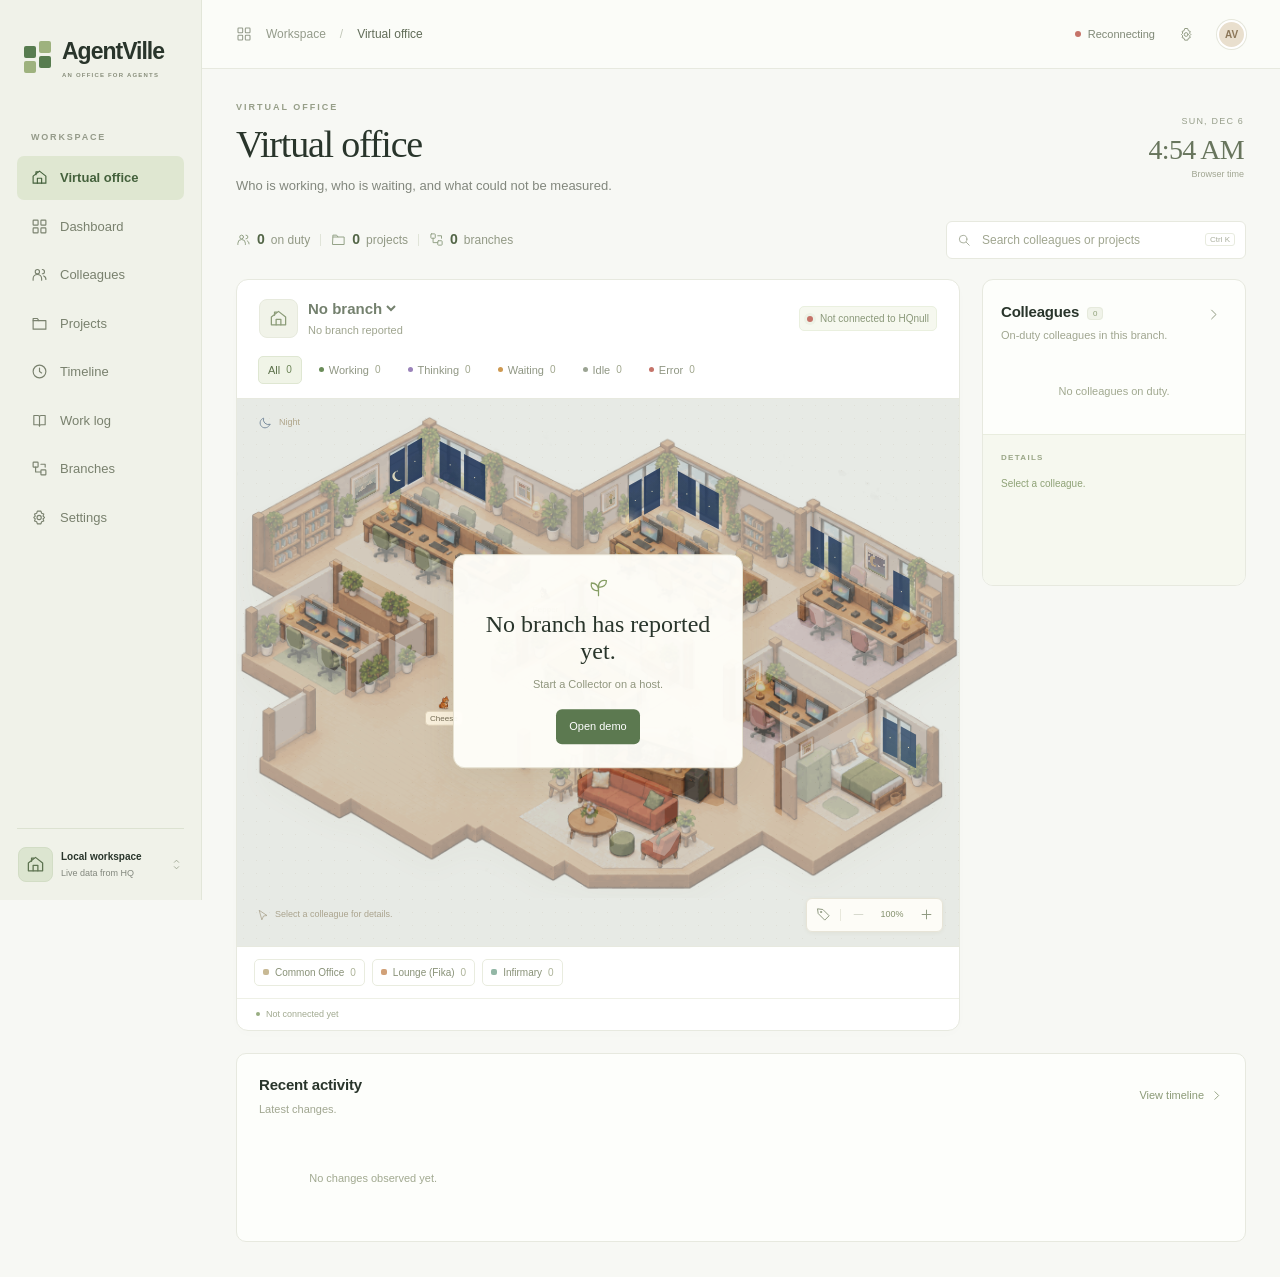
==== commit 20627e80: "Unify the office floor with twenty desks and a meeting room Use shared actor metrics and measured ro" ====
--- a/packages/agentville/hq/web/index.html
+++ b/packages/agentville/hq/web/index.html
@@ -43,7 +43,7 @@
           <div class="filter-bar" id="filters" aria-label="Activity filters" data-i18n-attr="aria-label=filters.label"></div>
           <div class="scene" id="scene">
             <div class="scene-corner"><span class="scene-sun" data-icon="sun"></span><span id="scene-weather">Day</span></div>
-            <div class="scene-viewport" id="scene-viewport"><div class="world" id="world"><img class="office-art" src="office.png" alt="Isometric office with project rooms, a common office, a Fika lounge, and an infirmary" data-i18n-attr="alt=art.alt" width="1536" height="1024" draggable="false"><div id="characters" class="characters"></div></div></div>
+            <div class="scene-viewport" id="scene-viewport"><div class="world" id="world"><img class="office-art" src="office-unified.png" alt="Isometric office with project rooms, a common office, a Fika lounge, and an infirmary" data-i18n-attr="alt=art.alt" width="1536" height="1024" draggable="false"><div id="characters" class="characters"></div></div></div>
             <div class="scene-empty" id="scene-empty" hidden><span data-icon="sprout"></span><h2 id="empty-title">No branch has reported yet.</h2><p id="empty-text">Start a Collector on a host.</p><button class="primary-button" id="empty-demo" type="button" data-i18n="empty.demo">Open demo</button></div>
             <div class="scene-bottom"><span class="scene-hint"><span data-icon="pointer"></span><span data-i18n="scene.hint">Select a colleague for details.</span></span><div class="scene-controls"><button id="labels-toggle" class="icon-button" type="button" aria-label="Show all names" aria-pressed="false" data-icon="tag"></button><span class="control-divider"></span><button id="zoom-out" class="icon-button" type="button" aria-label="Zoom out" data-i18n-attr="aria-label=zoom.out" data-icon="minus"></button><button id="zoom-reset" class="zoom-value" type="button" aria-label="Reset zoom" data-i18n-attr="aria-label=zoom.reset">100%</button><button id="zoom-in" class="icon-button" type="button" aria-label="Zoom in" data-i18n-attr="aria-label=zoom.in" data-icon="plus"></button></div></div>
           </div>
--- a/packages/agentville/hq/web/app.css
+++ b/packages/agentville/hq/web/app.css
@@ -47,7 +47,7 @@
 /* Status chips wrap onto further lines instead of scrolling, so every chip stays visible. */
 .filter-bar { display: flex; flex-wrap: wrap; gap: 7px; row-gap: 4px; border-bottom: 1px solid var(--line); padding: 0 21px 14px; }.filter { display: flex; align-items: center; gap: 5px; padding: 5px 9px; border: 1px solid transparent; background: transparent; color: #909784; border-radius: 5px; font-size: 9px; white-space: nowrap; }.filter:hover { background: #f4f6ee; }.filter[aria-pressed="true"] { border-color: #dfe7d2; color: #5c714b; background: #f0f4e7; }.filter b { font-weight: 500; margin-left: 1px; color: #a1a78e; font-size: 8px; }.filter[aria-pressed="true"] b { color: #6e8659; }.filter .status-dot { width: 5px; height: 5px; }
 .scene { position: relative; background-color: #f8f6ef; background-image: radial-gradient(#c5bda93b .65px, transparent .65px); background-size: 13px 13px; min-height: 340px; }.scene-corner { position: absolute; top: 16px; left: 21px; z-index: 2; display: flex; align-items: center; gap: 6px; color: #b0a58a; font-size: 8px; pointer-events: none; }.scene-sun .icon { width: 15px; height: 15px; color: #c6b17d; }
-.scene-viewport { overflow: auto; scrollbar-width: thin; scrollbar-color: #d9d5c6 transparent; padding-top: 17px; }.world { position: relative; width: 100%; transition: width .2s ease; }.office-art { width: 100%; height: auto; display: block; filter: drop-shadow(0 12px 13px #86755015); user-select: none; }.characters { position: absolute; inset: 0; pointer-events: none; }.agent { position: absolute; width: 4.6%; aspect-ratio: 32/43; min-width: 0; padding: 0; background: transparent; transform: translate(-50%,-100%); pointer-events: auto; transition: left 1.4s ease, top 1.4s ease, opacity .2s; border-radius: 40%; }.agent.filtered { opacity: .16; pointer-events: none; }.agent .character { width: 100%; height: 100%; display: block; overflow: visible; image-rendering: pixelated; filter: drop-shadow(0 1px 0 #69554044); }.agent-name, .contractor-name { position: absolute; bottom: calc(100% + 6px); left: 50%; transform: translateX(-50%) translateY(4px); display: flex; align-items: center; gap: 4px; background: #fffef8f5; border: 1px solid #dedecb; box-shadow: 0 2px 5px #564b2610; color: #65704d; padding: 4px 7px; border-radius: 5px; white-space: nowrap; font-size: 9px; opacity: 0; visibility: hidden; transition: .16s ease; pointer-events: none; }.agent-name::after, .contractor-name::after { content: ""; position: absolute; bottom: -4px; left: calc(50% - 3px); width: 5px; height: 5px; background: #fffef8; border-right: 1px solid #dedecb; border-bottom: 1px solid #dedecb; transform: rotate(45deg); }.agent:hover .agent-name, .agent:focus-visible .agent-name, .agent.selected .agent-name, .show-labels .agent-name, .contractor:hover .contractor-name, .contractor:focus-visible .contractor-name { opacity: 1; visibility: visible; transform: translateX(-50%) translateY(0); }.agent.selected::after { content: ""; position: absolute; bottom: -3px; width: 82%; height: 16%; left: 9%; border: 1.5px solid #87a46b; border-radius: 50%; box-shadow: 0 0 0 3px #9bad7c24; z-index: -1; }.agent-signal { position: absolute; bottom: -5px; left: calc(50% - 3px); width: 6px; height: 6px; border: 1px solid white; border-radius: 50%; box-shadow: 0 1px 2px #0002; }.contractor { position: absolute; width: 3.5%; aspect-ratio: 32/43; padding: 0; background: transparent; transform: translate(-50%,-100%); pointer-events: auto; transition: left 2s ease, top 2s ease; }.contractor .character { display: block; width: 100%; height: 100%; overflow: visible; }.contractor.filtered { opacity: .16; pointer-events: none; }.contractor-name { z-index: 1; }
+.scene-viewport { overflow: auto; scrollbar-width: thin; scrollbar-color: #d9d5c6 transparent; padding-top: 17px; }.world { position: relative; width: 100%; transition: width .2s ease; }.office-art { width: 100%; height: auto; display: block; filter: drop-shadow(0 12px 13px #86755015); user-select: none; }.characters { position: absolute; inset: 0; pointer-events: none; }.agent { position: absolute; width: var(--actor-width); aspect-ratio: 32/43; min-width: 0; padding: 0; background: transparent; transform: translate(-50%,var(--foot-translate)); pointer-events: auto; transition: left 1.4s ease, top 1.4s ease, opacity .2s; border-radius: 40%; }.agent.filtered { opacity: .16; pointer-events: none; }.agent .character { width: 100%; height: 100%; display: block; overflow: visible; image-rendering: pixelated; filter: drop-shadow(0 1px 0 #69554044); }.agent-name, .contractor-name { position: absolute; bottom: calc(100% + 6px); left: 50%; transform: translateX(-50%) translateY(4px); display: flex; align-items: center; gap: 4px; background: #fffef8f5; border: 1px solid #dedecb; box-shadow: 0 2px 5px #564b2610; color: #65704d; padding: 4px 7px; border-radius: 5px; white-space: nowrap; font-size: 9px; opacity: 0; visibility: hidden; transition: .16s ease; pointer-events: none; }.agent-name::after, .contractor-name::after { content: ""; position: absolute; bottom: -4px; left: calc(50% - 3px); width: 5px; height: 5px; background: #fffef8; border-right: 1px solid #dedecb; border-bottom: 1px solid #dedecb; transform: rotate(45deg); }.agent:hover .agent-name, .agent:focus-visible .agent-name, .agent.selected .agent-name, .show-labels .agent-name, .contractor:hover .contractor-name, .contractor:focus-visible .contractor-name { opacity: 1; visibility: visible; transform: translateX(-50%) translateY(0); }.agent.selected::after { content: ""; position: absolute; bottom: -3px; width: 82%; height: 16%; left: 9%; border: 1.5px solid #87a46b; border-radius: 50%; box-shadow: 0 0 0 3px #9bad7c24; z-index: -1; }.agent-signal { position: absolute; bottom: -5px; left: calc(50% - 3px); width: 6px; height: 6px; border: 1px solid white; border-radius: 50%; box-shadow: 0 1px 2px #0002; }.contractor { position: absolute; width: var(--contractor-width); aspect-ratio: 32/43; padding: 0; background: transparent; transform: translate(-50%,var(--foot-translate)); pointer-events: auto; transition: left 2s ease, top 2s ease; }.contractor .character { display: block; width: 100%; height: 100%; overflow: visible; }.contractor.filtered { opacity: .16; pointer-events: none; }.contractor-name { z-index: 1; }
 .contractor.unverified > .character { opacity: .55; }.contractor.unverified > .contractor-tag { opacity: .7; }
 .reset-time { font-size: 7px; color: var(--limited); border-left: 1px solid #e5e1d2; padding-left: 4px; }
 .contractor small { font-size: 7px; font-weight: 700; position: absolute; right: -8px; top: 22%; background: #f6c51f; color: #4a3812; border: 1px solid #4a3812; padding: 0 2px; border-radius: 2px; line-height: 1.2; }
@@ -57,7 +57,7 @@
 .scene-empty { position: absolute; left: 50%; top: 48%; transform: translate(-50%,-50%); text-align: center; width: 290px; padding: 23px; background: #fffef9f5; border: 1px solid #e6e2d2; border-radius: 12px; box-shadow: 0 8px 35px #66633b17; }.scene-empty > span { display: inline-block; color: #869d64; }.scene-empty h2 { font: 24px var(--serif); margin: 8px 0; }.scene-empty p { color: #90967e; font-size: 11px; margin-bottom: 17px; }.scene.is-empty .office-art { opacity: .45; }
 .room-bar { display: flex; align-items: center; padding: 12px 17px; gap: 10px; border-top: 1px solid var(--line); }.room-tabs { display: flex; flex-wrap: wrap; gap: 7px; flex: 1; }.room-tab { display: inline-flex; align-items: center; gap: 6px; font-size: 9px; color: #889177; background: transparent; border: 1px solid #e9ecdf; padding: 5px 8px; border-radius: 5px; }.room-tab[aria-pressed="true"] { color: #587044; background: #f1f5e8; border-color: #d8e2ca; }.room-tab b { font-weight: 400; color: #adb399; font-size: 8px; }.room-kind { font-size: 7px; color: #a5ab96; letter-spacing: .2px; }.project-card p.room-kind { font-size: 10px; margin: -4px 0 0; }.room-square { width: 6px; height: 6px; border-radius: 2px; background: var(--room-color); }.floor-controls { display: flex; align-items: center; color: #939d83; font-size: 9px; white-space: nowrap; }.office-footer { display: flex; justify-content: space-between; align-items: center; border-top: 1px solid #eef0e6; padding: 9px 19px; color: #a2aa91; font-size: 8px; gap: 10px; }.office-footer > span:first-child { display: flex; align-items: center; gap: 6px; }.office-footer .status-dot { width: 4px; height: 4px; background: #98ad81; }
 /* Office cats share the floor's depth order and leave controls clickable. */
-.office-cat { position: absolute; width: 4%; min-width: 20px; aspect-ratio: 44/34; transform: translate(-50%,-100%); pointer-events: none; }
+.office-cat { position: absolute; width: var(--cat-width); min-width: 0; aspect-ratio: 44/34; transform: translate(-50%,-100%); pointer-events: none; }
 .cat-art { width: 100%; height: 100%; display: block; overflow: visible; filter: drop-shadow(0 1px 0 #69554033); }
 .cat-facing { transform-origin: 22px 17px; transform: scaleX(var(--cat-flip,1)) rotate(var(--cat-tilt,0deg)); transition: transform .32s ease-in-out; }
 .cat-walking, .cat-sitting, .cat-grooming, .cat-sleeping, .cat-eyes-closed, .cat-groom-paw { display: none; }
@@ -104,14 +104,15 @@
 .furniture-front { position: absolute; inset: 0; width: 100%; height: 100%; pointer-events: none; }
 .selection-outline { position: absolute; inset: 0; width: 100%; height: 100%; z-index: 96; pointer-events: none; opacity: .8; }
 .outline-character * { animation: none !important; transition: none !important; }
-.agent.seated { width: 5%; transform: translate(-50%,-64%); }
-.agent.seated[data-seat-facing^="back"] { transform: translate(-50%,-78%); }
-.agent[data-seat-facing="back-left"] > .character { transform: scaleX(-1); }
-.agent.standing { transform: translate(-50%,-100%); }
+.agent.seated { width: var(--actor-width); transform: translate(-50%,var(--seat-front-translate)); }
+.agent.seated:is([data-seat-facing="back"],[data-seat-facing="back-left"]) { transform: translate(-50%,var(--seat-back-translate)); }
+/* Mirrored seats (seats.js) draw the whole figure flipped, with its arms, props, and books. */
+.agent:is([data-seat-facing="back-left"],[data-seat-facing="front-right"]) > .character { transform: scaleX(-1); }
+.agent.standing { transform: translate(-50%,var(--foot-translate)); }
 .queue-status { position: absolute; top: calc(100% + 7px); left: 50%; transform: translateX(-50%); white-space: nowrap; color: #8d7953; background: #fff7e7; border-radius: 3px; padding: 2px 4px; font-size: 8px; visibility: hidden; }
 .agent:hover .queue-status, .agent:focus-visible .queue-status, .agent.selected .queue-status { visibility: visible; }
-.agent.reclining { width: 8%; aspect-ratio: 48/40; transform: translate(-50%,-50%); }
-.agent.coffee-standing { transform: translate(-50%,-100%); transition-duration: 2s; }
+.agent.reclining { width: var(--reclining-width); aspect-ratio: 48/40; transform: translate(-50%,-50%); }
+.agent.coffee-standing { transform: translate(-50%,var(--foot-translate)); transition-duration: 2s; }
 .agent.coffee-standing[data-coffee-facing="left"] > .character { transform: scaleX(-1); }
 .agent.walking { transition: opacity .2s; }
 /* Presentation-only state cues: completed checkmark, switched-off screen, and dimmed unknown activity. */
@@ -137,9 +138,9 @@
    while heading up-screen. Each step bobs the figure and holds the weight-bearing leg on the floor, so the feet alternate. */
 .walking-character .walk-front, .agent[data-walk-view="front"] .walking-character .walk-back { display: none; }
 .agent[data-walk-view="front"] .walking-character .walk-front { display: inline; }
-.agent.walking .walk-view { animation: walk-bob .56s linear infinite; }
-.agent.walking .walk-leg-near { animation: walk-plant-near .56s linear infinite; }
-.agent.walking .walk-leg-far { animation: walk-plant-far .56s linear infinite; }
+.agent.walking .walk-view { animation: walk-bob var(--walk-period) linear infinite; }
+.agent.walking .walk-leg-near { animation: walk-plant-near var(--walk-period) linear infinite; }
+.agent.walking .walk-leg-far { animation: walk-plant-far var(--walk-period) linear infinite; }
 @keyframes walk-bob { 0%,50%,100% { transform: translateY(0); } 25%,75% { transform: translateY(-.6px); } }
 @keyframes walk-plant-near { 0%,50%,100% { transform: translateY(0); } 25% { transform: translateY(.6px); } }
 @keyframes walk-plant-far { 0%,50%,100% { transform: translateY(0); } 75% { transform: translateY(.6px); } }
@@ -245,10 +246,10 @@
 .character[data-work-gesture="mouse-click"] .hand-right { animation-name: mouse-click; }
 .character[data-work-gesture="mouse-scroll"] .hand-right { animation-name: mouse-scroll; }
 .character[data-work-gesture="mouse-scroll"] .screen-lines { animation-name: screen-scroll; }
-.character[data-pose="back"][data-work-gesture] .hand-left { transform-origin: 5px 12px; }
-.character[data-pose="back"][data-work-gesture] .hand-right { transform-origin: 26px 12px; }
-.character[data-pose="back"][data-work-gesture^="mouse-"] .pointer-hand { transform: translate(4px,-.3px); }
-.character[data-pose="front"][data-work-gesture] .head { transform: translateY(1px); animation-name: work-glance; }
+.character:is([data-pose="back"],[data-pose="back-left"])[data-work-gesture] .hand-left { transform-origin: 5px 12px; }
+.character:is([data-pose="back"],[data-pose="back-left"])[data-work-gesture] .hand-right { transform-origin: 26px 12px; }
+.character:is([data-pose="back"],[data-pose="back-left"])[data-work-gesture^="mouse-"] .pointer-hand { transform: translate(4px,-.3px); }
+.character:is([data-pose="front"],[data-pose="front-right"])[data-work-gesture] .head { transform: translateY(1px); animation-name: work-glance; }
 .character.textured-character .hand-left { transform-origin: var(--left-pivot); }
 .character.textured-character .hand-right { transform-origin: var(--right-pivot); }
 .character.textured-character[data-work-gesture] .hand-left { transform-origin: var(--left-pivot); }
@@ -270,8 +271,8 @@
 .book-leaf { opacity: 0; transform-box: fill-box; transform-origin: 0% 100%; }
 .fika .character[data-page="turn"] .book-leaf { opacity: 1; animation: page-turn .6s ease-in-out forwards; }
 .fika .character .head { transition: transform .35s ease; }
-.fika .character[data-turn="left"] .head { transform-origin: 16px 22px; transform: translateX(-.7px) rotate(-5deg); }
-.fika .character[data-turn="right"] .head { transform-origin: 16px 22px; transform: translateX(.7px) rotate(5deg); }
+:is(.fika, [data-room="meeting"]) .character[data-turn="left"] .head { transform-origin: 16px 22px; transform: translateX(-.7px) rotate(-5deg); }
+:is(.fika, [data-room="meeting"]) .character[data-turn="right"] .head { transform-origin: 16px 22px; transform: translateX(.7px) rotate(5deg); }
 .talk-bubble { position: absolute; bottom: 93%; left: 50%; z-index: 2; width: max(12px,36%); aspect-ratio: 1; padding: 2px; background: #fffef8; border: 1px solid #d9cfb6; border-radius: 4px; box-shadow: 0 1px 2px #564b2622; pointer-events: none; animation: bubble-pop .18s ease-out; }
 .talk-bubble[data-side="left"] { transform: translateX(-100%); }
 .talk-bubble[data-side="right"] { transform: translateX(0); }
@@ -321,3 +322,15 @@
 @media (max-width: 520px) { .sidebar { inset: auto 0 0; width: auto; height: 62px; padding: 5px 7px; background: #f0f2e9fa; backdrop-filter: blur(10px); border: 0; border-top: 1px solid #dce2d1; }.sidebar .brand,.sidebar-bottom { display: none; }#navigation { display: grid; grid-template-columns: repeat(8,1fr); gap: 2px; }.nav-button { padding: 14px 3px; border-radius: 6px; }.nav-button .icon { width: 18px; height: 18px; }.workspace { margin-left: 0; padding-bottom: 62px; }.topbar { height: 53px; padding: 0 17px; }.breadcrumb { gap: 9px; font-size: 9px; }.topbar-right { gap: 8px; }.connection { font-size: 8px; }.owner-avatar { display: none; }main { padding: 25px 13px 15px; }h1 { font-size: 34px; }.eyebrow { font-size: 7px; letter-spacing: 1.6px; }.page-description { font-size: 10px; }.workspace-toolbar { flex-direction: column; align-items: stretch; gap: 13px; margin-bottom: 15px; }.summary { gap: 20px; }.summary-item:nth-child(3) { display: flex; }.summary-item + .summary-item::before { left: -11px; }.search { width: 100%; padding: 10px; }.search input { font-size: 11px; }.office-header { padding: 14px; }.branch-heading select { max-width: 180px; font-size: 14px; }.office-open { font-size: 7px; padding: 4px 5px; }.filter-bar { padding: 0 10px 12px; gap: 2px; row-gap: 3px; }.filter { font-size: 8px; padding: 5px 6px; }.scene-corner { top: 12px; left: 13px; font-size: 7px; }.scene-viewport { padding-top: 23px; }.scene-bottom { padding: 0 9px 10px; }.scene-hint { font-size: 7px; max-width: 140px; }.scene-controls { gap: 0; }.scene-controls .icon-button { width: 23px; height: 25px; }.zoom-value { min-width: 28px; font-size: 8px; }.agent { min-width: 0; }.agent-name { font-size: 7px; padding: 3px 4px; }.contractor-tag { font-size: 5px; left: -5px; padding: 0 1px; }.contractor small { font-size: 5px; right: -6px; padding: 0 1px; }.room-tabs { gap: 5px; }.room-tab { font-size: 7px; }.room-bar { align-items: flex-start; }.floor-controls { font-size: 7px; }.team-panel { grid-template-columns: 1fr; }.employee-detail { border-left: 0; border-top: 1px solid var(--line); }.team-list { display: grid; grid-template-columns: 1fr 1fr; max-height: 252px; padding: 0 8px 10px; }.teammate { gap: 6px; }.avatar { width: 28px; height: 32px; }.teammate-name { font-size: 9px; }.teammate-project { font-size: 7px; }.teammate-state { font-size: 6px; }.teammate-state time { display: none; }.provider { font-size: 5px; }.detail-grid { grid-template-columns: repeat(4,minmax(0,1fr)); }.recent-activity { gap: 15px 10px; }.event { gap: 7px; }.event p { font-size: 8px; }.event small { font-size: 7px; }.event-icon { width: 24px; height: 24px; }.activity-card { padding: 17px 14px; }.section-heading h2 { font-size: 12px; }.section-heading p { font-size: 8px; }.text-button { font-size: 8px; }.page-footer { font-size: 7px; }.data-card { padding: 16px; }.scene-empty { padding: 15px; width: 260px; }.scene-empty h2 { font-size: 21px; } }
 @media (max-width: 760px) { .dashboard-summary { grid-template-columns: 1fr 1fr; } }
 @media (max-width: 520px) { .replay-banner { margin-top: -10px; padding: 9px 10px; }.replay-label { font-size: 11px; }.replay-live { margin-left: 0; }.replay-speeds { margin-left: 0; }.data-card h2 { font-size: 19px; }.event-text { font-size: 11px; } }
+/* HQ lifecycle controls preserve the office's observed presence and activity. */
+.closed-badge { display: inline-block; border: 1px solid #8d7660; border-radius: .4rem; padding: .2rem .5rem; margin: .3rem; }
+.lifecycle-close { margin-top: .6rem; }
+.lifecycle-dialog { max-width: min(30rem, 90vw); border-radius: 1rem; padding: 1.5rem; }
+.lifecycle-dialog form { display: grid; gap: 1rem; }
+.lifecycle-dialog label { display: grid; gap: .5rem; }
+.lifecycle-dialog input { max-width: 100%; padding: .6rem; }
+.lifecycle-dialog form > div { display: flex; gap: .6rem; justify-content: flex-end; }
+.lifecycle-error { color: #923b30; }
+
+/* Seat identifiers are visible in the dedicated layout demonstrations. */
+.agent-seat-id { position: absolute; left: 50%; top: -12px; transform: translateX(-50%); white-space: nowrap; font: 8px/1.3 monospace; color: #344331; background: #fffdf0e6; border-radius: 2px; padding: 1px 2px; pointer-events: none; }
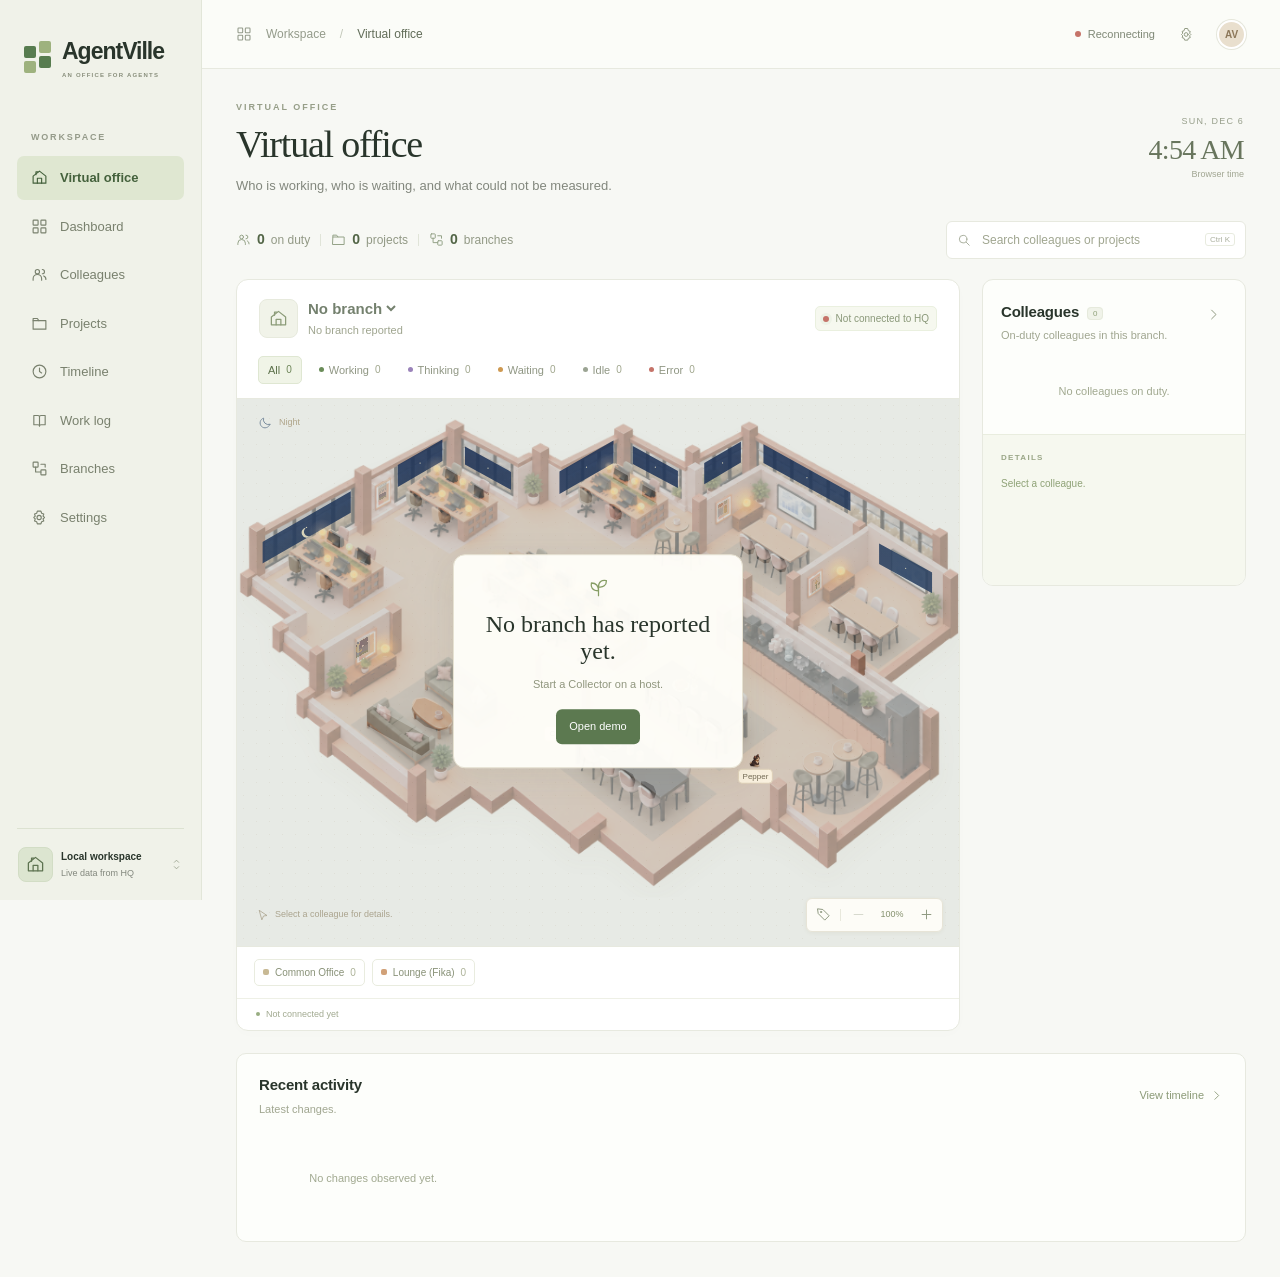
==== commit f323b874: "Expand the office to sixty seats with two meeting rooms Share vacant desks across Projects while ret" ====
--- a/packages/agentville/hq/web/index.html
+++ b/packages/agentville/hq/web/index.html
@@ -43,7 +43,7 @@
           <div class="filter-bar" id="filters" aria-label="Activity filters" data-i18n-attr="aria-label=filters.label"></div>
           <div class="scene" id="scene">
             <div class="scene-corner"><span class="scene-sun" data-icon="sun"></span><span id="scene-weather">Day</span></div>
-            <div class="scene-viewport" id="scene-viewport"><div class="world" id="world"><img class="office-art" src="office-unified.png" alt="Isometric office with project rooms, a common office, a Fika lounge, and an infirmary" data-i18n-attr="alt=art.alt" width="1536" height="1024" draggable="false"><div id="characters" class="characters"></div></div></div>
+            <div class="scene-viewport" id="scene-viewport"><div class="world" id="world"><img class="office-art" src="office-modern.png" alt="Isometric office with twenty desks, two meeting rooms, and a Fika lounge" data-i18n-attr="alt=art.alt" width="1536" height="1024" draggable="false"><div id="characters" class="characters"></div></div></div>
             <div class="scene-empty" id="scene-empty" hidden><span data-icon="sprout"></span><h2 id="empty-title">No branch has reported yet.</h2><p id="empty-text">Start a Collector on a host.</p><button class="primary-button" id="empty-demo" type="button" data-i18n="empty.demo">Open demo</button></div>
             <div class="scene-bottom"><span class="scene-hint"><span data-icon="pointer"></span><span data-i18n="scene.hint">Select a colleague for details.</span></span><div class="scene-controls"><button id="labels-toggle" class="icon-button" type="button" aria-label="Show all names" aria-pressed="false" data-icon="tag"></button><span class="control-divider"></span><button id="zoom-out" class="icon-button" type="button" aria-label="Zoom out" data-i18n-attr="aria-label=zoom.out" data-icon="minus"></button><button id="zoom-reset" class="zoom-value" type="button" aria-label="Reset zoom" data-i18n-attr="aria-label=zoom.reset">100%</button><button id="zoom-in" class="icon-button" type="button" aria-label="Zoom in" data-i18n-attr="aria-label=zoom.in" data-icon="plus"></button></div></div>
           </div>
--- a/packages/agentville/hq/web/app.css
+++ b/packages/agentville/hq/web/app.css
@@ -52,7 +52,7 @@
 .reset-time { font-size: 7px; color: var(--limited); border-left: 1px solid #e5e1d2; padding-left: 4px; }
 .contractor small { font-size: 7px; font-weight: 700; position: absolute; right: -8px; top: 22%; background: #f6c51f; color: #4a3812; border: 1px solid #4a3812; padding: 0 2px; border-radius: 2px; line-height: 1.2; }
 /* A persistent provider tag marks each Contractor without hovering. */
-.contractor-tag { position: absolute; left: -6px; top: 22%; font-size: 6px; font-weight: 700; line-height: 1; letter-spacing: .2px; padding: 1px 2px; color: #4a3812; background: #fff1b8; border: 1px solid #4a3812; border-radius: 2px; pointer-events: none; }.contractor-tag.codex { background: #e4eee4; color: #3f5a45; border-color: #3f5a45; }.remote-badge { font-size: 7px; color: #937d58; border-left: 1px solid #e5e1d2; padding-left: 4px; }.room-overflow { position: absolute; z-index: 97; pointer-events: auto; border: 1px solid #d4dac4; border-radius: 50%; width: 26px; height: 26px; background: #fffaf0; font-size: 10px; color: #64764c; transform: translate(-50%,-50%); }
+.contractor-tag { position: absolute; left: -6px; top: 22%; font-size: 6px; font-weight: 700; line-height: 1; letter-spacing: .2px; padding: 1px 2px; color: #4a3812; background: #fff1b8; border: 1px solid #4a3812; border-radius: 2px; pointer-events: none; }.contractor-tag.codex { background: #e4eee4; color: #3f5a45; border-color: #3f5a45; }.remote-badge { font-size: 7px; color: #937d58; border-left: 1px solid #e5e1d2; padding-left: 4px; }.room-overflow { position: absolute; z-index: 10002; pointer-events: auto; border: 1px solid #d4dac4; border-radius: 50%; width: 26px; height: 26px; background: #fffaf0; font-size: 10px; color: #64764c; transform: translate(-50%,-50%); }
 .scene-bottom { position: relative; display: flex; justify-content: space-between; align-items: center; padding: 0 16px 14px 20px; gap: 10px; }.scene-hint { display: flex; align-items: center; gap: 6px; color: #aba48e; font-size: 8px; }.scene-hint .icon { width: 12px; height: 12px; }.scene-controls { display: flex; align-items: center; gap: 3px; border: 1px solid #e7e4d7; background: #fffef9ed; border-radius: 6px; padding: 2px; box-shadow: 0 1px 4px #6a5c2210; }.icon-button { width: 28px; height: 28px; display: inline-grid; place-items: center; padding: 5px; background: transparent; border-radius: 5px; color: #919b83; flex: none; }.icon-button:hover, .icon-button[aria-pressed="true"] { background: #edf1e4; color: #547046; }.icon-button .icon { width: 15px; height: 15px; }.control-divider { width: 1px; height: 12px; background: #e8e8dc; }.zoom-value { background: transparent; font-size: 9px; min-width: 34px; color: #85916e; padding: 5px 0; font-variant-numeric: tabular-nums; }
 .scene-empty { position: absolute; left: 50%; top: 48%; transform: translate(-50%,-50%); text-align: center; width: 290px; padding: 23px; background: #fffef9f5; border: 1px solid #e6e2d2; border-radius: 12px; box-shadow: 0 8px 35px #66633b17; }.scene-empty > span { display: inline-block; color: #869d64; }.scene-empty h2 { font: 24px var(--serif); margin: 8px 0; }.scene-empty p { color: #90967e; font-size: 11px; margin-bottom: 17px; }.scene.is-empty .office-art { opacity: .45; }
 .room-bar { display: flex; align-items: center; padding: 12px 17px; gap: 10px; border-top: 1px solid var(--line); }.room-tabs { display: flex; flex-wrap: wrap; gap: 7px; flex: 1; }.room-tab { display: inline-flex; align-items: center; gap: 6px; font-size: 9px; color: #889177; background: transparent; border: 1px solid #e9ecdf; padding: 5px 8px; border-radius: 5px; }.room-tab[aria-pressed="true"] { color: #587044; background: #f1f5e8; border-color: #d8e2ca; }.room-tab b { font-weight: 400; color: #adb399; font-size: 8px; }.room-kind { font-size: 7px; color: #a5ab96; letter-spacing: .2px; }.project-card p.room-kind { font-size: 10px; margin: -4px 0 0; }.room-square { width: 6px; height: 6px; border-radius: 2px; background: var(--room-color); }.floor-controls { display: flex; align-items: center; color: #939d83; font-size: 9px; white-space: nowrap; }.office-footer { display: flex; justify-content: space-between; align-items: center; border-top: 1px solid #eef0e6; padding: 9px 19px; color: #a2aa91; font-size: 8px; gap: 10px; }.office-footer > span:first-child { display: flex; align-items: center; gap: 6px; }.office-footer .status-dot { width: 4px; height: 4px; background: #98ad81; }
@@ -102,7 +102,7 @@
 .world { isolation: isolate; }
 .characters { z-index: auto; }
 .furniture-front { position: absolute; inset: 0; width: 100%; height: 100%; pointer-events: none; }
-.selection-outline { position: absolute; inset: 0; width: 100%; height: 100%; z-index: 96; pointer-events: none; opacity: .8; }
+.selection-outline { position: absolute; inset: 0; width: 100%; height: 100%; z-index: 10001; pointer-events: none; opacity: .8; }
 .outline-character * { animation: none !important; transition: none !important; }
 .agent.seated { width: var(--actor-width); transform: translate(-50%,var(--seat-front-translate)); }
 .agent.seated:is([data-seat-facing="back"],[data-seat-facing="back-left"]) { transform: translate(-50%,var(--seat-back-translate)); }
@@ -152,7 +152,7 @@
 /* Code-drawn wall paintings and flowers (decor.js) follow the room light like the artwork beneath them. */
 .wall-art, .flower-layer { position: absolute; inset: 0; width: 100%; height: 100%; pointer-events: none; filter: brightness(var(--room-brightness,1)) saturate(var(--room-saturation,1)); }
 /* Window light follows local time; lamps remain warm after sunset. */
-.daylight-layer { position: absolute; inset: 0; width: 100%; height: 100%; z-index: 95; pointer-events: none; }
+.daylight-layer { position: absolute; inset: 0; width: 100%; height: 100%; z-index: 10000; pointer-events: none; }
 .window-tint { mix-blend-mode: multiply; opacity: var(--window-opacity,0); }
 .sky-top { stop-color: var(--sky-top,#fff0c2); }.sky-bottom { stop-color: var(--sky-bottom,#ffd5a0); }
 .night-sky { opacity: 0; }.lamp-glow { opacity: var(--lamp-glow,.05); mix-blend-mode: screen; }
@@ -271,8 +271,8 @@
 .book-leaf { opacity: 0; transform-box: fill-box; transform-origin: 0% 100%; }
 .fika .character[data-page="turn"] .book-leaf { opacity: 1; animation: page-turn .6s ease-in-out forwards; }
 .fika .character .head { transition: transform .35s ease; }
-:is(.fika, [data-room="meeting"]) .character[data-turn="left"] .head { transform-origin: 16px 22px; transform: translateX(-.7px) rotate(-5deg); }
-:is(.fika, [data-room="meeting"]) .character[data-turn="right"] .head { transform-origin: 16px 22px; transform: translateX(.7px) rotate(5deg); }
+:is(.fika, [data-room^="meeting"]) .character[data-turn="left"] .head { transform-origin: 16px 22px; transform: translateX(-.7px) rotate(-5deg); }
+:is(.fika, [data-room^="meeting"]) .character[data-turn="right"] .head { transform-origin: 16px 22px; transform: translateX(.7px) rotate(5deg); }
 .talk-bubble { position: absolute; bottom: 93%; left: 50%; z-index: 2; width: max(12px,36%); aspect-ratio: 1; padding: 2px; background: #fffef8; border: 1px solid #d9cfb6; border-radius: 4px; box-shadow: 0 1px 2px #564b2622; pointer-events: none; animation: bubble-pop .18s ease-out; }
 .talk-bubble[data-side="left"] { transform: translateX(-100%); }
 .talk-bubble[data-side="right"] { transform: translateX(0); }
@@ -334,3 +334,8 @@
 
 /* Seat identifiers are visible in the dedicated layout demonstrations. */
 .agent-seat-id { position: absolute; left: 50%; top: -12px; transform: translateX(-50%); white-space: nowrap; font: 8px/1.3 monospace; color: #344331; background: #fffdf0e6; border-radius: 2px; padding: 1px 2px; pointer-events: none; }
+
+.office-art { clip-path: polygon(0 0,100% 0,100% 100%,27.4% 100%,0 73.2%); }
+.agent .employee-sprite { filter: none; }
+
+.walker-occlusion { position: absolute; inset: 0; width: 100%; height: 100%; overflow: hidden; pointer-events: none; }
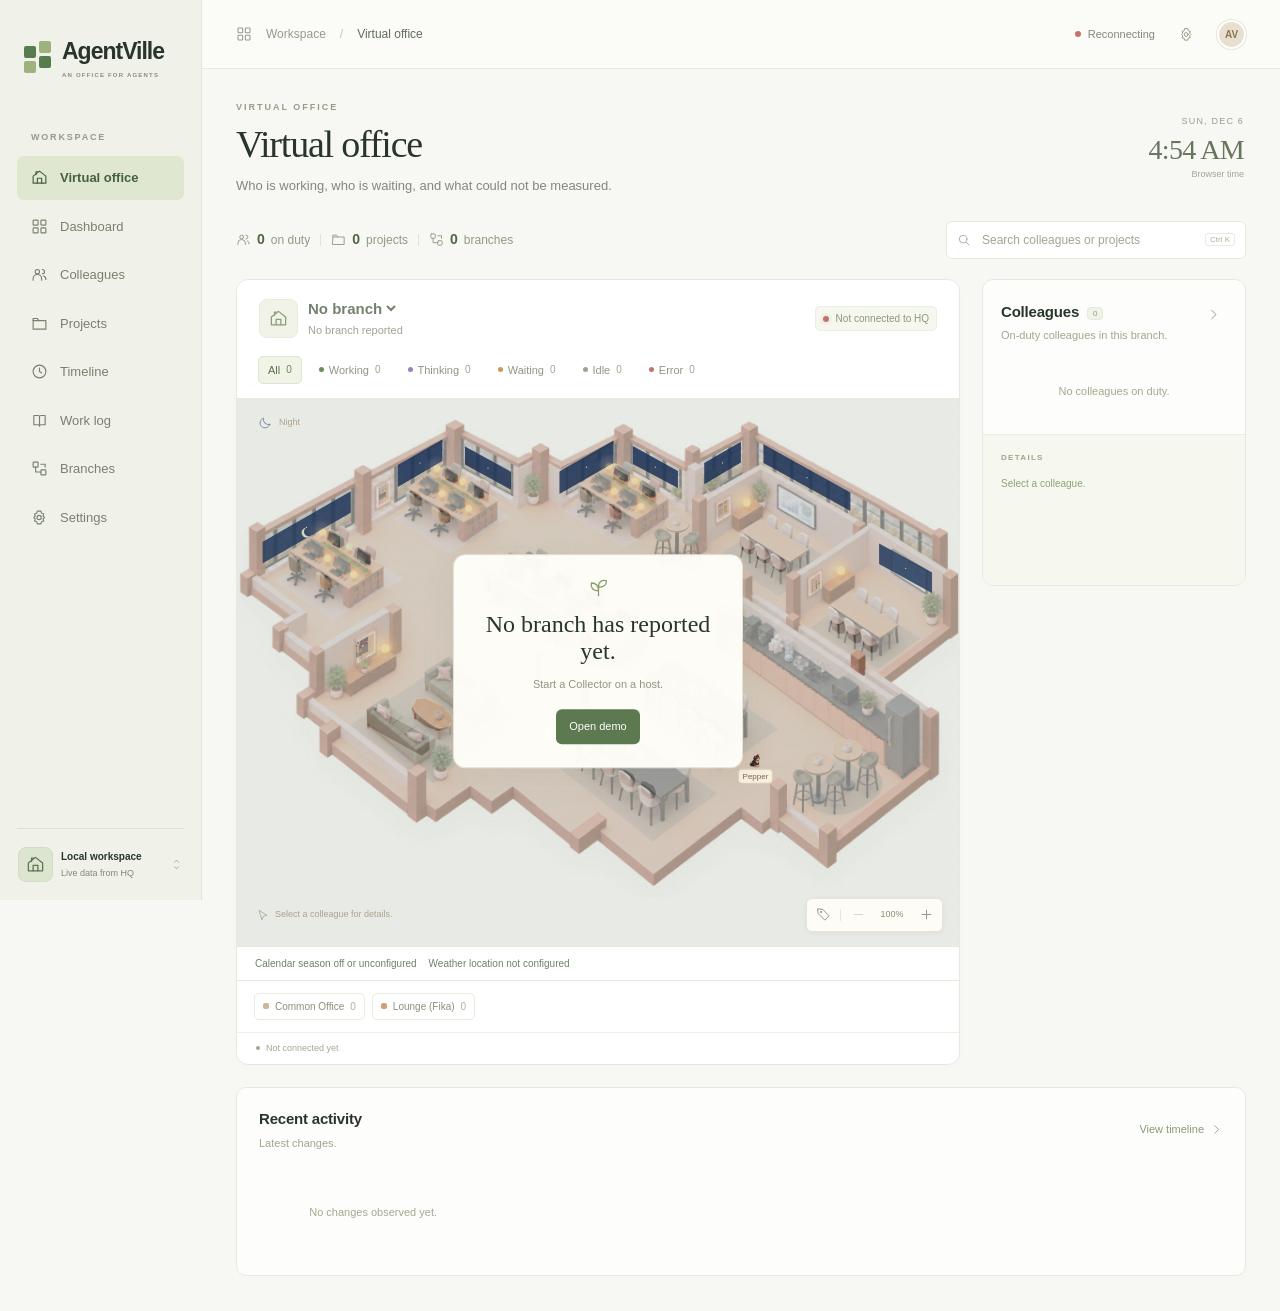
==== commit 034aa31f: "Add opt-in regional forecasts and calendar seasons Keep city coordinates in private HQ configuration" ====
--- a/packages/agentville/hq/web/index.html
+++ b/packages/agentville/hq/web/index.html
@@ -47,6 +47,7 @@
             <div class="scene-empty" id="scene-empty" hidden><span data-icon="sprout"></span><h2 id="empty-title">No branch has reported yet.</h2><p id="empty-text">Start a Collector on a host.</p><button class="primary-button" id="empty-demo" type="button" data-i18n="empty.demo">Open demo</button></div>
             <div class="scene-bottom"><span class="scene-hint"><span data-icon="pointer"></span><span data-i18n="scene.hint">Select a colleague for details.</span></span><div class="scene-controls"><button id="labels-toggle" class="icon-button" type="button" aria-label="Show all names" aria-pressed="false" data-icon="tag"></button><span class="control-divider"></span><button id="zoom-out" class="icon-button" type="button" aria-label="Zoom out" data-i18n-attr="aria-label=zoom.out" data-icon="minus"></button><button id="zoom-reset" class="zoom-value" type="button" aria-label="Reset zoom" data-i18n-attr="aria-label=zoom.reset">100%</button><button id="zoom-in" class="icon-button" type="button" aria-label="Zoom in" data-i18n-attr="aria-label=zoom.in" data-icon="plus"></button></div></div>
           </div>
+          <div class="weather-bar"><span id="season-report"></span><span id="weather-report" role="status"></span><time id="weather-updated" hidden></time><a id="weather-source" target="_blank" rel="noopener noreferrer" hidden></a><a id="weather-license" target="_blank" rel="noopener noreferrer" hidden></a></div>
           <div class="room-bar"><div id="rooms" class="room-tabs" aria-label="Rooms" data-i18n-attr="aria-label=rooms.label"></div><div class="floor-controls" id="floor-controls" hidden><button id="previous-floor" class="icon-button" aria-label="Previous rooms" data-i18n-attr="aria-label=rooms.previous" type="button" data-icon="left"></button><span id="floor-label"></span><button id="next-floor" class="icon-button" aria-label="Next rooms" data-i18n-attr="aria-label=rooms.next" type="button" data-icon="right"></button></div></div>
           <div class="office-footer"><span><i class="status-dot"></i><span id="office-footer-text">Not connected yet</span></span><span id="demo-note" hidden data-i18n="footer.demo">Synthetic demo data</span></div>
         </section>
@@ -61,7 +62,7 @@
       <footer class="page-footer"><div id="branch-statuses"></div></footer>
     </main>
   </div>
-  <dialog id="settings-dialog"><form method="dialog"><div class="dialog-heading"><div><p class="eyebrow" data-i18n="settings.eyebrow">SETTINGS</p><h2 data-i18n="settings.title">Display settings</h2></div><button class="icon-button" aria-label="Close settings" data-i18n-attr="aria-label=settings.close" data-icon="close"></button></div><label class="setting-row"><span><strong data-i18n="settings.language">Language</strong><small data-i18n="settings.languageHelp">Interface language. Names reported by a Branch are not translated.</small></span><select id="setting-language" aria-label="Language" data-i18n-attr="aria-label=settings.language"><option value="en" lang="en">English</option><option value="ko" lang="ko">한국어</option></select></label><label class="setting-row"><span><strong data-i18n="settings.labels">Show colleague names</strong><small data-i18n="settings.labelsHelp">Keep name labels visible in the office.</small></span><input id="setting-labels" type="checkbox"></label><label class="setting-row"><span><strong data-i18n="settings.motion">Reduce motion</strong><small data-i18n="settings.motionHelp">Stop animations.</small></span><input id="setting-motion" type="checkbox"></label><label class="setting-row"><span><strong data-i18n="settings.light">Window light</strong><small data-i18n="settings.lightHelp">Follows the Branch time zone, or a fixed time of day.</small></span><select id="setting-daylight" aria-label="Window light" data-i18n-attr="aria-label=settings.light"><option value="auto" data-i18n="settings.lightAuto">Auto (Branch time)</option><option value="morning" data-i18n="daylight.morning">Morning</option><option value="day" data-i18n="daylight.day">Day</option><option value="evening" data-i18n="daylight.evening">Evening</option><option value="night" data-i18n="daylight.night">Night</option></select></label><label class="setting-row"><span><strong data-i18n="settings.notify">Browser notifications</strong><small data-i18n="settings.notifyHelp">Notify when a colleague starts waiting or has an error, or when a Branch stops or resumes reporting. Only while this page is open.</small><small id="setting-notify-status" class="setting-status" aria-live="polite">Off</small></span><input id="setting-notify" type="checkbox"></label><div class="setting-mode"><strong id="settings-mode">Live data</strong><p id="settings-mode-description">Colleague states come from HQ.</p><button id="settings-mode-toggle" type="button" class="secondary-button">Open demo</button></div><button class="primary-button dialog-done" value="done" data-i18n="settings.done">Close</button></form></dialog>
+  <dialog id="settings-dialog"><form method="dialog"><div class="dialog-heading"><div><p class="eyebrow" data-i18n="settings.eyebrow">SETTINGS</p><h2 data-i18n="settings.title">Display settings</h2></div><button class="icon-button" aria-label="Close settings" data-i18n-attr="aria-label=settings.close" data-icon="close"></button></div><label class="setting-row"><span><strong data-i18n="settings.language">Language</strong><small data-i18n="settings.languageHelp">Interface language. Names reported by a Branch are not translated.</small></span><select id="setting-language" aria-label="Language" data-i18n-attr="aria-label=settings.language"><option value="en" lang="en">English</option><option value="ko" lang="ko">한국어</option></select></label><label class="setting-row"><span><strong data-i18n="settings.labels">Show colleague names</strong><small data-i18n="settings.labelsHelp">Keep name labels visible in the office.</small></span><input id="setting-labels" type="checkbox"></label><label class="setting-row"><span><strong data-i18n="settings.motion">Reduce motion</strong><small data-i18n="settings.motionHelp">Stop animations.</small></span><input id="setting-motion" type="checkbox"></label><label class="setting-row"><span><strong data-i18n="settings.light">Window light</strong><small data-i18n="settings.lightHelp">Follows the Branch time zone, or a fixed time of day.</small></span><select id="setting-daylight" aria-label="Window light" data-i18n-attr="aria-label=settings.light"><option value="auto" data-i18n="settings.lightAuto">Auto (Branch time)</option><option value="morning" data-i18n="daylight.morning">Morning</option><option value="day" data-i18n="daylight.day">Day</option><option value="evening" data-i18n="daylight.evening">Evening</option><option value="night" data-i18n="daylight.night">Night</option></select></label><label class="setting-row"><span><strong data-i18n="settings.season">Calendar season</strong><small data-i18n="settings.seasonHelp">Uses the Branch date and configured hemisphere.</small></span><select id="setting-season" aria-label="Calendar season" data-i18n-attr="aria-label=settings.season"><option value="auto" data-i18n="season.auto">Auto</option><option value="off" data-i18n="season.off">Off</option><option value="spring" data-i18n="season.spring">Spring</option><option value="summer" data-i18n="season.summer">Summer</option><option value="autumn" data-i18n="season.autumn">Autumn</option><option value="winter" data-i18n="season.winter">Winter</option></select></label><label class="setting-row"><span><strong data-i18n="settings.weather">Show regional forecast</strong><small data-i18n="settings.weatherHelp">Forecast from HQ.</small></span><input id="setting-weather" type="checkbox"></label><label class="setting-row"><span><strong data-i18n="settings.notify">Browser notifications</strong><small data-i18n="settings.notifyHelp">Notify when a colleague starts waiting or has an error, or when a Branch stops or resumes reporting. Only while this page is open.</small><small id="setting-notify-status" class="setting-status" aria-live="polite">Off</small></span><input id="setting-notify" type="checkbox"></label><div class="setting-mode"><strong id="settings-mode">Live data</strong><p id="settings-mode-description">Colleague states come from HQ.</p><button id="settings-mode-toggle" type="button" class="secondary-button">Open demo</button></div><button class="primary-button dialog-done" value="done" data-i18n="settings.done">Close</button></form></dialog>
   <script type="module" src="app.js"></script>
 </body>
 </html>
--- a/packages/agentville/hq/web/app.css
+++ b/packages/agentville/hq/web/app.css
@@ -50,7 +50,7 @@
 .scene-viewport { overflow: auto; scrollbar-width: thin; scrollbar-color: #d9d5c6 transparent; padding-top: 17px; }.world { position: relative; width: 100%; transition: width .2s ease; }.office-art { width: 100%; height: auto; display: block; filter: drop-shadow(0 12px 13px #86755015); user-select: none; }.characters { position: absolute; inset: 0; pointer-events: none; }.agent { position: absolute; width: var(--actor-width); aspect-ratio: 32/43; min-width: 0; padding: 0; background: transparent; transform: translate(-50%,var(--foot-translate)); pointer-events: auto; transition: left 1.4s ease, top 1.4s ease, opacity .2s; border-radius: 40%; }.agent.filtered { opacity: .16; pointer-events: none; }.agent .character { width: 100%; height: 100%; display: block; overflow: visible; image-rendering: pixelated; filter: drop-shadow(0 1px 0 #69554044); }.agent-name, .contractor-name { position: absolute; bottom: calc(100% + 6px); left: 50%; transform: translateX(-50%) translateY(4px); display: flex; align-items: center; gap: 4px; background: #fffef8f5; border: 1px solid #dedecb; box-shadow: 0 2px 5px #564b2610; color: #65704d; padding: 4px 7px; border-radius: 5px; white-space: nowrap; font-size: 9px; opacity: 0; visibility: hidden; transition: .16s ease; pointer-events: none; }.agent-name::after, .contractor-name::after { content: ""; position: absolute; bottom: -4px; left: calc(50% - 3px); width: 5px; height: 5px; background: #fffef8; border-right: 1px solid #dedecb; border-bottom: 1px solid #dedecb; transform: rotate(45deg); }.agent:hover .agent-name, .agent:focus-visible .agent-name, .agent.selected .agent-name, .show-labels .agent-name, .contractor:hover .contractor-name, .contractor:focus-visible .contractor-name { opacity: 1; visibility: visible; transform: translateX(-50%) translateY(0); }.agent.selected::after { content: ""; position: absolute; bottom: -3px; width: 82%; height: 16%; left: 9%; border: 1.5px solid #87a46b; border-radius: 50%; box-shadow: 0 0 0 3px #9bad7c24; z-index: -1; }.agent-signal { position: absolute; bottom: -5px; left: calc(50% - 3px); width: 6px; height: 6px; border: 1px solid white; border-radius: 50%; box-shadow: 0 1px 2px #0002; }.contractor { position: absolute; width: var(--contractor-width); aspect-ratio: 32/43; padding: 0; background: transparent; transform: translate(-50%,var(--foot-translate)); pointer-events: auto; transition: left 2s ease, top 2s ease; }.contractor .character { display: block; width: 100%; height: 100%; overflow: visible; }.contractor.filtered { opacity: .16; pointer-events: none; }.contractor-name { z-index: 1; }
 .contractor.unverified > .character { opacity: .55; }.contractor.unverified > .contractor-tag { opacity: .7; }
 .reset-time { font-size: 7px; color: var(--limited); border-left: 1px solid #e5e1d2; padding-left: 4px; }
-.contractor small { font-size: 7px; font-weight: 700; position: absolute; right: -8px; top: 22%; background: #f6c51f; color: #4a3812; border: 1px solid #4a3812; padding: 0 2px; border-radius: 2px; line-height: 1.2; }
+.contractor small, .agent .team-more { font-size: 7px; font-weight: 700; position: absolute; right: -8px; top: 22%; background: #f6c51f; color: #4a3812; border: 1px solid #4a3812; padding: 0 2px; border-radius: 2px; line-height: 1.2; }
 /* A persistent provider tag marks each Contractor without hovering. */
 .contractor-tag { position: absolute; left: -6px; top: 22%; font-size: 6px; font-weight: 700; line-height: 1; letter-spacing: .2px; padding: 1px 2px; color: #4a3812; background: #fff1b8; border: 1px solid #4a3812; border-radius: 2px; pointer-events: none; }.contractor-tag.codex { background: #e4eee4; color: #3f5a45; border-color: #3f5a45; }.remote-badge { font-size: 7px; color: #937d58; border-left: 1px solid #e5e1d2; padding-left: 4px; }.room-overflow { position: absolute; z-index: 10002; pointer-events: auto; border: 1px solid #d4dac4; border-radius: 50%; width: 26px; height: 26px; background: #fffaf0; font-size: 10px; color: #64764c; transform: translate(-50%,-50%); }
 .scene-bottom { position: relative; display: flex; justify-content: space-between; align-items: center; padding: 0 16px 14px 20px; gap: 10px; }.scene-hint { display: flex; align-items: center; gap: 6px; color: #aba48e; font-size: 8px; }.scene-hint .icon { width: 12px; height: 12px; }.scene-controls { display: flex; align-items: center; gap: 3px; border: 1px solid #e7e4d7; background: #fffef9ed; border-radius: 6px; padding: 2px; box-shadow: 0 1px 4px #6a5c2210; }.icon-button { width: 28px; height: 28px; display: inline-grid; place-items: center; padding: 5px; background: transparent; border-radius: 5px; color: #919b83; flex: none; }.icon-button:hover, .icon-button[aria-pressed="true"] { background: #edf1e4; color: #547046; }.icon-button .icon { width: 15px; height: 15px; }.control-divider { width: 1px; height: 12px; background: #e8e8dc; }.zoom-value { background: transparent; font-size: 9px; min-width: 34px; color: #85916e; padding: 5px 0; font-variant-numeric: tabular-nums; }
@@ -165,6 +165,26 @@
 .scene[data-daylight="night"] .night-sky { opacity: .85; }
 .scene[data-daylight="night"] .scene-sun .icon { color: #7c8e9e; }
 .setting-row select { max-width: 155px; border: 1px solid #dce3d1; border-radius: 5px; padding: 7px; color: #627256; background: #f8faf3; font-size: 11px; }
+/* Weather and calendar-season overlays are clipped to the existing glass polygons. */
+.weather-layer { position: absolute; inset: 0; width: 100%; height: 100%; z-index: 9999; pointer-events: none; }
+.season-tint { fill: var(--season-color,transparent); opacity: .16; }
+.scene[data-season="spring"] { --season-color: #b9dbac; }
+.scene[data-season="summer"] { --season-color: #ffe5a0; }
+.scene[data-season="autumn"] { --season-color: #e8b382; }
+.scene[data-season="winter"] { --season-color: #b4d5eb; }
+.weather-cloud, .weather-rain, .weather-snow { display: none; }
+.weather-cloud { fill: #aab4be; opacity: .24; }
+.scene:is([data-weather="cloud"],[data-weather="fog"],[data-weather="thunder"]) .weather-cloud { display: block; }
+.scene[data-weather="fog"] .weather-cloud { fill: #e8edf0; opacity: .6; }
+.scene:is([data-weather="rain"],[data-weather="sleet"]) .weather-rain { display: block; }
+.scene:is([data-weather="snow"],[data-weather="sleet"]) .weather-snow { display: block; }
+.weather-rain { stroke: #7799b8; stroke-width: 1.6; opacity: .7; animation: weather-fall .8s linear infinite; }
+.weather-snow { fill: #fff; opacity: .9; animation: weather-fall 3s linear infinite; }
+@keyframes weather-fall { from { transform: translateY(-30px); } to { transform: translateY(30px); } }
+.reduce-motion .weather-rain, .reduce-motion .weather-snow { animation: none; }
+.weather-bar { display: flex; flex-wrap: wrap; gap: 6px 12px; padding: 9px 18px; color: #71816a; font-size: 10px; border-top: 1px solid var(--line); }
+.weather-bar a { color: inherit; text-underline-offset: 2px; }
+.weather-bar time { flex-basis: 100%; font-size: 9px; }
 /* Team and current employee */
 .team-panel { background: #fdfefb; border: 1px solid var(--line); border-radius: 11px; overflow: hidden; }.panel-heading { display: flex; align-items: start; justify-content: space-between; padding: 21px 18px 14px; }.panel-heading h2, .section-heading h2 { margin: 0; font-size: 13px; font-weight: 600; letter-spacing: -.2px; }.panel-heading p, .section-heading p { margin: 4px 0 0; color: #a0a690; font-size: 9px; }.count-badge { font-size: 8px; font-weight: 500; background: #f0f3e9; border: 1px solid #e6eadc; padding: 1px 5px; margin-left: 4px; border-radius: 4px; vertical-align: 1px; color: #8fa079; }.team-list { padding: 0 9px 10px; max-height: 377px; overflow-y: auto; scrollbar-width: thin; }.teammate { width: 100%; text-align: left; display: flex; align-items: center; gap: 10px; border-radius: 7px; padding: 10px 9px; background: transparent; }.teammate:hover { background: #f2f5eb; }.teammate[aria-pressed="true"] { background: #edf2e3; }.avatar { width: 33px; height: 35px; border: 1px solid #e5e4d5; border-radius: 7px; background: var(--avatar-color,#f2e8da); overflow: hidden; display: flex; justify-content: center; align-items: flex-end; flex: none; }.avatar .character { width: 29px; height: 39px; margin-bottom: -10px; }.teammate-main { min-width: 0; flex: 1; }.teammate-name { display: flex; align-items: center; gap: 5px; color: #627151; font-size: 10px; font-weight: 600; }.teammate-name > span:first-child { overflow: hidden; text-overflow: ellipsis; white-space: nowrap; }.provider { font-size: 6px; font-weight: 700; padding: 1px 3px; color: #aa8964; background: #f3eadd; border-radius: 3px; flex: none; letter-spacing: .2px; }.provider.codex { background: #e4eee4; color: #708e76; }.teammate-project { color: #a0a98d; font-size: 8px; white-space: nowrap; text-overflow: ellipsis; overflow: hidden; margin-top: 4px; }.teammate-state { display: flex; flex-direction: column; align-items: flex-end; gap: 5px; font-size: 8px; }.state-label { display: inline-flex; align-items: center; gap: 4px; color: var(--state-color,var(--idle)); white-space: nowrap; }.state-label .status-dot { width: 4px; height: 4px; background: currentColor; }.teammate-state time { color: #b0b6a1; font-size: 7px; }.empty-list { color: #a1a990; font-size: 11px; padding: 25px 12px; text-align: center; }
 .employee-detail { border-top: 1px solid #e9eddf; background: #f6f8ef; padding: 17px 18px; min-height: 151px; }.detail-eyebrow { color: #9aa687; font-size: 7px; letter-spacing: 1.3px; font-weight: 600; margin: 0 0 12px; }.detail-top { display: flex; align-items: center; gap: 9px; }.detail-top strong { font-size: 12px; color: #5c704b; }.detail-top small { display: block; color: #9aa789; font-size: 8px; margin-top: 4px; }.detail-grid { display: grid; grid-template-columns: 1fr 1fr; margin: 13px 0 0; gap: 10px 14px; }.detail-grid dt { font-size: 7px; color: #a0ac90; margin-bottom: 3px; }.detail-grid dd { font-size: 9px; color: #788e62; margin: 0; overflow-wrap: anywhere; }.detail-note { font-size: 10px; line-height: 1.6; color: #8fa277; margin: 11px 0 0; }.detail-note + .detail-note { margin-top: 4px; }
@@ -319,7 +339,7 @@
 @media (max-width: 1200px) { .sidebar { width: 174px; padding-left: 12px; padding-right: 12px; }.workspace { margin-left: 174px; }.brand { font-size: 20px; margin-left: 3px; }.brand-sub { font-size: 6px; letter-spacing: 1.3px; }.content-grid { grid-template-columns: minmax(0,1fr) 228px; gap: 15px; }main { padding: 27px 23px 18px; }.topbar { padding: 0 23px; }.team-list { max-height: 300px; }.teammate { gap: 6px; padding: 9px 5px; }.teammate-state { font-size: 7px; }.office-header { padding: 15px; }.filter-bar { padding-left: 13px; gap: 2px; row-gap: 4px; }.filter { padding-left: 6px; padding-right: 6px; }.recent-activity { grid-template-columns: repeat(2,minmax(0,1fr)); row-gap: 16px; }.scene { min-height: 280px; }.scene-hint { max-width: 130px; }.room-bar { padding: 10px; }.room-tab { padding: 4px 5px; font-size: 8px; }.summary { gap: 15px; }.summary-item + .summary-item::before { left: -8px; }.search { width: 235px; } }
 @media (max-width: 980px) { .sidebar { width: 69px; padding: 26px 10px 16px; }.workspace { margin-left: 69px; }.brand { margin: 0 auto 35px; justify-content: center; }.brand > span:last-child, .workspace-label, .nav-button > span, .workspace-card > span:not(:first-child) { display: none; }.nav-button { justify-content: center; padding: 13px 10px; }.nav-button .icon { width: 20px; height: 20px; }.workspace-card { justify-content: center; }.content-grid { grid-template-columns: minmax(0,1fr) 230px; }h1 { font-size: 34px; }.office-open { font-size: 7px; }.summary-item { font-size: 9px; } }
 @media (max-width: 760px) { .content-grid { grid-template-columns: 1fr; }.team-panel { display: grid; grid-template-columns: 1fr 1fr; }.panel-heading { grid-column: 1/-1; padding-bottom: 8px; }.team-list { max-height: 240px; }.employee-detail { border-top: 0; border-left: 1px solid var(--line); border-radius: 0 0 11px 0; }.scene { min-height: auto; }.office-header { padding: 17px 20px; }.filter-bar { padding-left: 17px; gap: 5px; row-gap: 4px; }.page-heading { margin-bottom: 20px; }.heading-clock { display: none; }.search { width: 210px; }.search kbd { display: none; }.summary { gap: 13px; }.summary-item:nth-child(3) { display: none; }.summary-item + .summary-item::before { left: -7px; }.dashboard-summary { grid-template-columns: 1fr 1fr; }.scene-hint { max-width: none; }.agent-name { font-size: 8px; } }
-@media (max-width: 520px) { .sidebar { inset: auto 0 0; width: auto; height: 62px; padding: 5px 7px; background: #f0f2e9fa; backdrop-filter: blur(10px); border: 0; border-top: 1px solid #dce2d1; }.sidebar .brand,.sidebar-bottom { display: none; }#navigation { display: grid; grid-template-columns: repeat(8,1fr); gap: 2px; }.nav-button { padding: 14px 3px; border-radius: 6px; }.nav-button .icon { width: 18px; height: 18px; }.workspace { margin-left: 0; padding-bottom: 62px; }.topbar { height: 53px; padding: 0 17px; }.breadcrumb { gap: 9px; font-size: 9px; }.topbar-right { gap: 8px; }.connection { font-size: 8px; }.owner-avatar { display: none; }main { padding: 25px 13px 15px; }h1 { font-size: 34px; }.eyebrow { font-size: 7px; letter-spacing: 1.6px; }.page-description { font-size: 10px; }.workspace-toolbar { flex-direction: column; align-items: stretch; gap: 13px; margin-bottom: 15px; }.summary { gap: 20px; }.summary-item:nth-child(3) { display: flex; }.summary-item + .summary-item::before { left: -11px; }.search { width: 100%; padding: 10px; }.search input { font-size: 11px; }.office-header { padding: 14px; }.branch-heading select { max-width: 180px; font-size: 14px; }.office-open { font-size: 7px; padding: 4px 5px; }.filter-bar { padding: 0 10px 12px; gap: 2px; row-gap: 3px; }.filter { font-size: 8px; padding: 5px 6px; }.scene-corner { top: 12px; left: 13px; font-size: 7px; }.scene-viewport { padding-top: 23px; }.scene-bottom { padding: 0 9px 10px; }.scene-hint { font-size: 7px; max-width: 140px; }.scene-controls { gap: 0; }.scene-controls .icon-button { width: 23px; height: 25px; }.zoom-value { min-width: 28px; font-size: 8px; }.agent { min-width: 0; }.agent-name { font-size: 7px; padding: 3px 4px; }.contractor-tag { font-size: 5px; left: -5px; padding: 0 1px; }.contractor small { font-size: 5px; right: -6px; padding: 0 1px; }.room-tabs { gap: 5px; }.room-tab { font-size: 7px; }.room-bar { align-items: flex-start; }.floor-controls { font-size: 7px; }.team-panel { grid-template-columns: 1fr; }.employee-detail { border-left: 0; border-top: 1px solid var(--line); }.team-list { display: grid; grid-template-columns: 1fr 1fr; max-height: 252px; padding: 0 8px 10px; }.teammate { gap: 6px; }.avatar { width: 28px; height: 32px; }.teammate-name { font-size: 9px; }.teammate-project { font-size: 7px; }.teammate-state { font-size: 6px; }.teammate-state time { display: none; }.provider { font-size: 5px; }.detail-grid { grid-template-columns: repeat(4,minmax(0,1fr)); }.recent-activity { gap: 15px 10px; }.event { gap: 7px; }.event p { font-size: 8px; }.event small { font-size: 7px; }.event-icon { width: 24px; height: 24px; }.activity-card { padding: 17px 14px; }.section-heading h2 { font-size: 12px; }.section-heading p { font-size: 8px; }.text-button { font-size: 8px; }.page-footer { font-size: 7px; }.data-card { padding: 16px; }.scene-empty { padding: 15px; width: 260px; }.scene-empty h2 { font-size: 21px; } }
+@media (max-width: 520px) { .sidebar { inset: auto 0 0; width: auto; height: 62px; padding: 5px 7px; background: #f0f2e9fa; backdrop-filter: blur(10px); border: 0; border-top: 1px solid #dce2d1; }.sidebar .brand,.sidebar-bottom { display: none; }#navigation { display: grid; grid-template-columns: repeat(8,1fr); gap: 2px; }.nav-button { padding: 14px 3px; border-radius: 6px; }.nav-button .icon { width: 18px; height: 18px; }.workspace { margin-left: 0; padding-bottom: 62px; }.topbar { height: 53px; padding: 0 17px; }.breadcrumb { gap: 9px; font-size: 9px; }.topbar-right { gap: 8px; }.connection { font-size: 8px; }.owner-avatar { display: none; }main { padding: 25px 13px 15px; }h1 { font-size: 34px; }.eyebrow { font-size: 7px; letter-spacing: 1.6px; }.page-description { font-size: 10px; }.workspace-toolbar { flex-direction: column; align-items: stretch; gap: 13px; margin-bottom: 15px; }.summary { gap: 20px; }.summary-item:nth-child(3) { display: flex; }.summary-item + .summary-item::before { left: -11px; }.search { width: 100%; padding: 10px; }.search input { font-size: 11px; }.office-header { padding: 14px; }.branch-heading select { max-width: 180px; font-size: 14px; }.office-open { font-size: 7px; padding: 4px 5px; }.filter-bar { padding: 0 10px 12px; gap: 2px; row-gap: 3px; }.filter { font-size: 8px; padding: 5px 6px; }.scene-corner { top: 12px; left: 13px; font-size: 7px; }.scene-viewport { padding-top: 23px; }.scene-bottom { padding: 0 9px 10px; }.scene-hint { font-size: 7px; max-width: 140px; }.scene-controls { gap: 0; }.scene-controls .icon-button { width: 23px; height: 25px; }.zoom-value { min-width: 28px; font-size: 8px; }.agent { min-width: 0; }.agent-name { font-size: 7px; padding: 3px 4px; }.contractor-tag { font-size: 5px; left: -5px; padding: 0 1px; }.contractor small, .agent .team-more { font-size: 5px; right: -6px; padding: 0 1px; }.room-tabs { gap: 5px; }.room-tab { font-size: 7px; }.room-bar { align-items: flex-start; }.floor-controls { font-size: 7px; }.team-panel { grid-template-columns: 1fr; }.employee-detail { border-left: 0; border-top: 1px solid var(--line); }.team-list { display: grid; grid-template-columns: 1fr 1fr; max-height: 252px; padding: 0 8px 10px; }.teammate { gap: 6px; }.avatar { width: 28px; height: 32px; }.teammate-name { font-size: 9px; }.teammate-project { font-size: 7px; }.teammate-state { font-size: 6px; }.teammate-state time { display: none; }.provider { font-size: 5px; }.detail-grid { grid-template-columns: repeat(4,minmax(0,1fr)); }.recent-activity { gap: 15px 10px; }.event { gap: 7px; }.event p { font-size: 8px; }.event small { font-size: 7px; }.event-icon { width: 24px; height: 24px; }.activity-card { padding: 17px 14px; }.section-heading h2 { font-size: 12px; }.section-heading p { font-size: 8px; }.text-button { font-size: 8px; }.page-footer { font-size: 7px; }.data-card { padding: 16px; }.scene-empty { padding: 15px; width: 260px; }.scene-empty h2 { font-size: 21px; } }
 @media (max-width: 760px) { .dashboard-summary { grid-template-columns: 1fr 1fr; } }
 @media (max-width: 520px) { .replay-banner { margin-top: -10px; padding: 9px 10px; }.replay-label { font-size: 11px; }.replay-live { margin-left: 0; }.replay-speeds { margin-left: 0; }.data-card h2 { font-size: 19px; }.event-text { font-size: 11px; } }
 /* HQ lifecycle controls preserve the office's observed presence and activity. */
